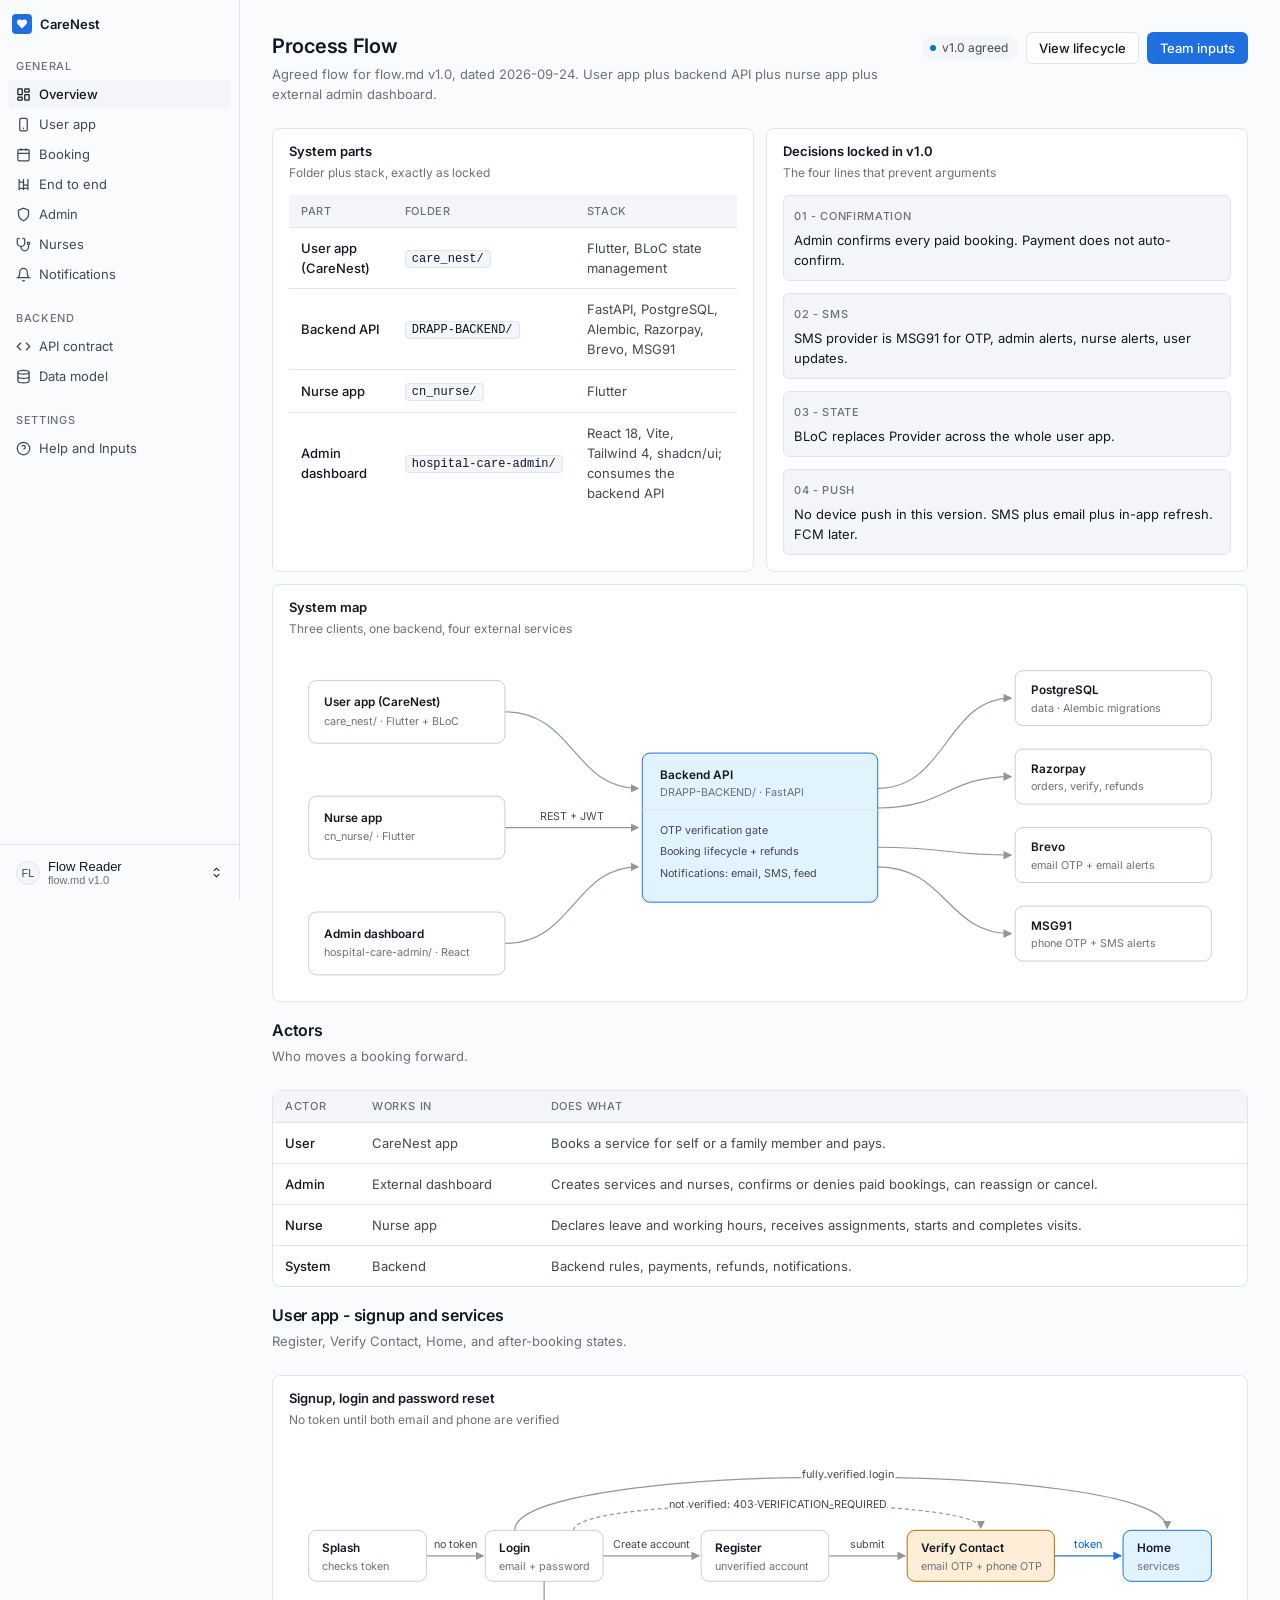
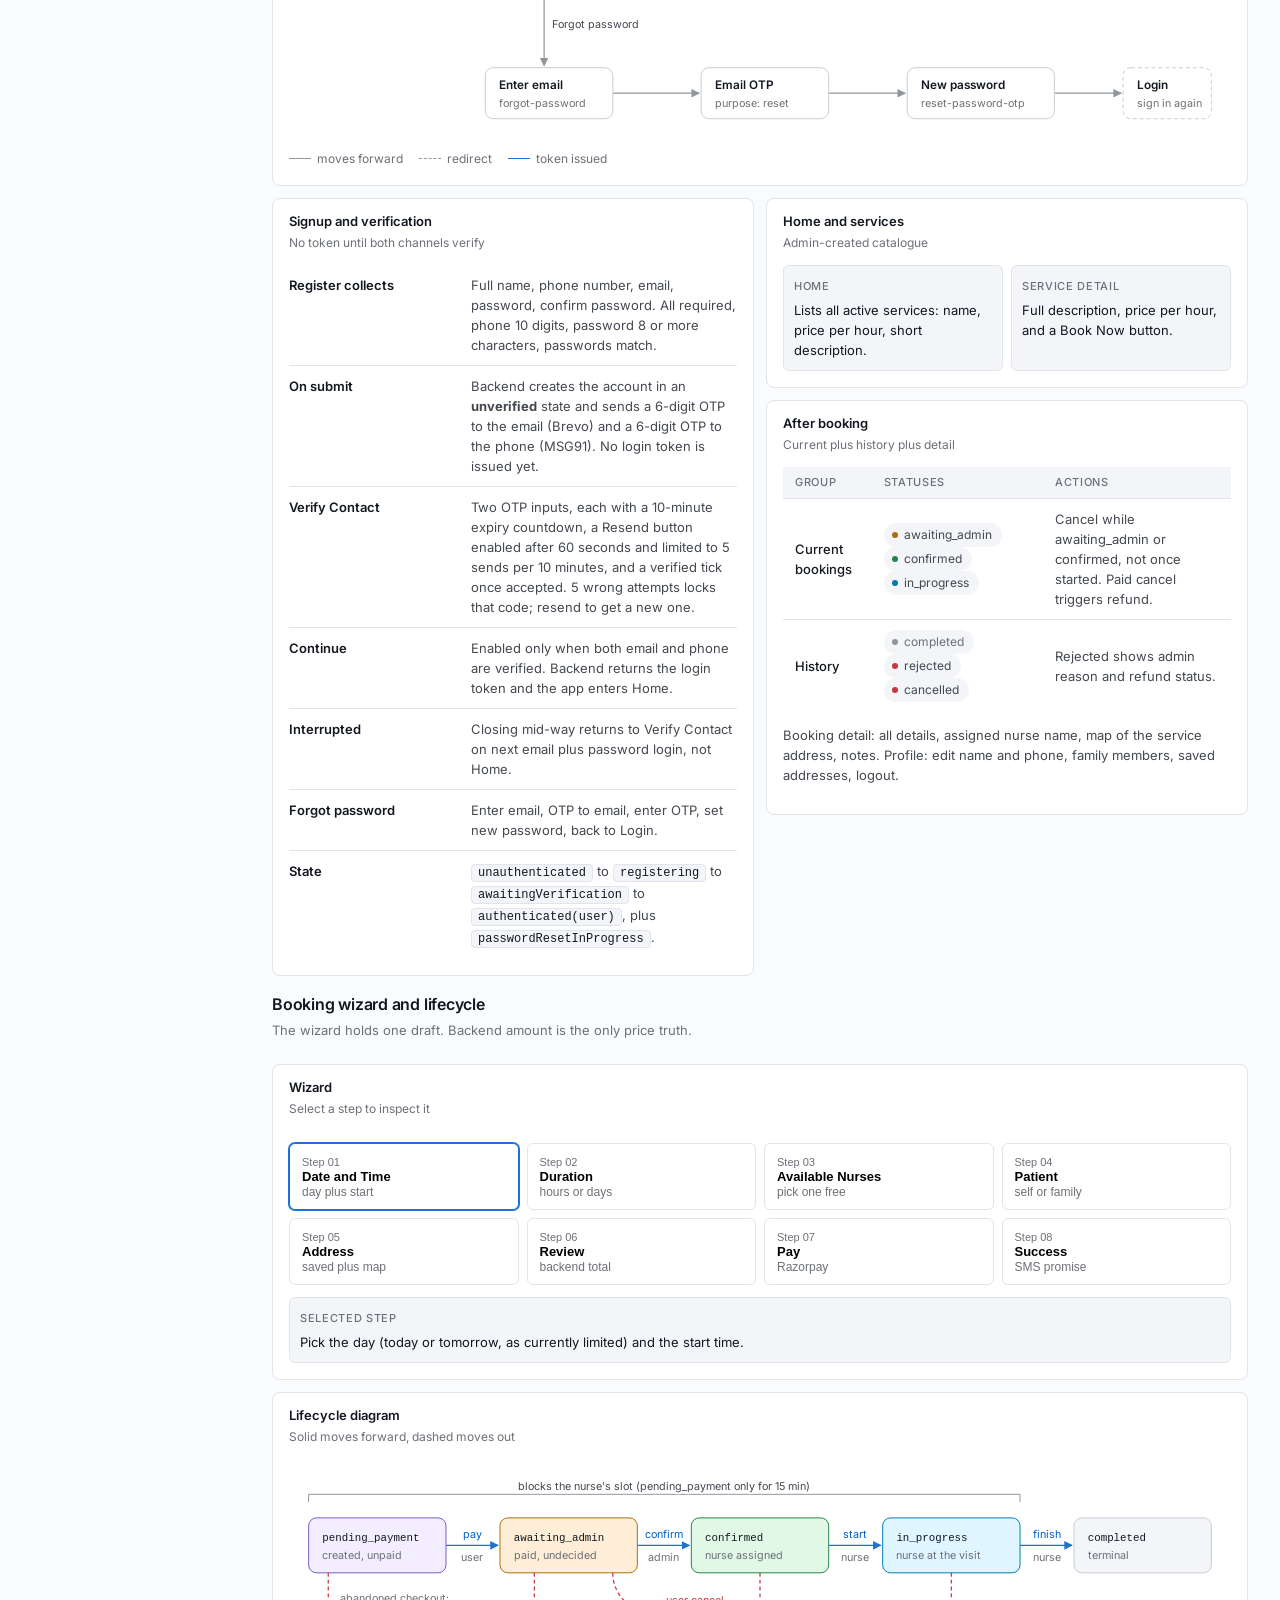
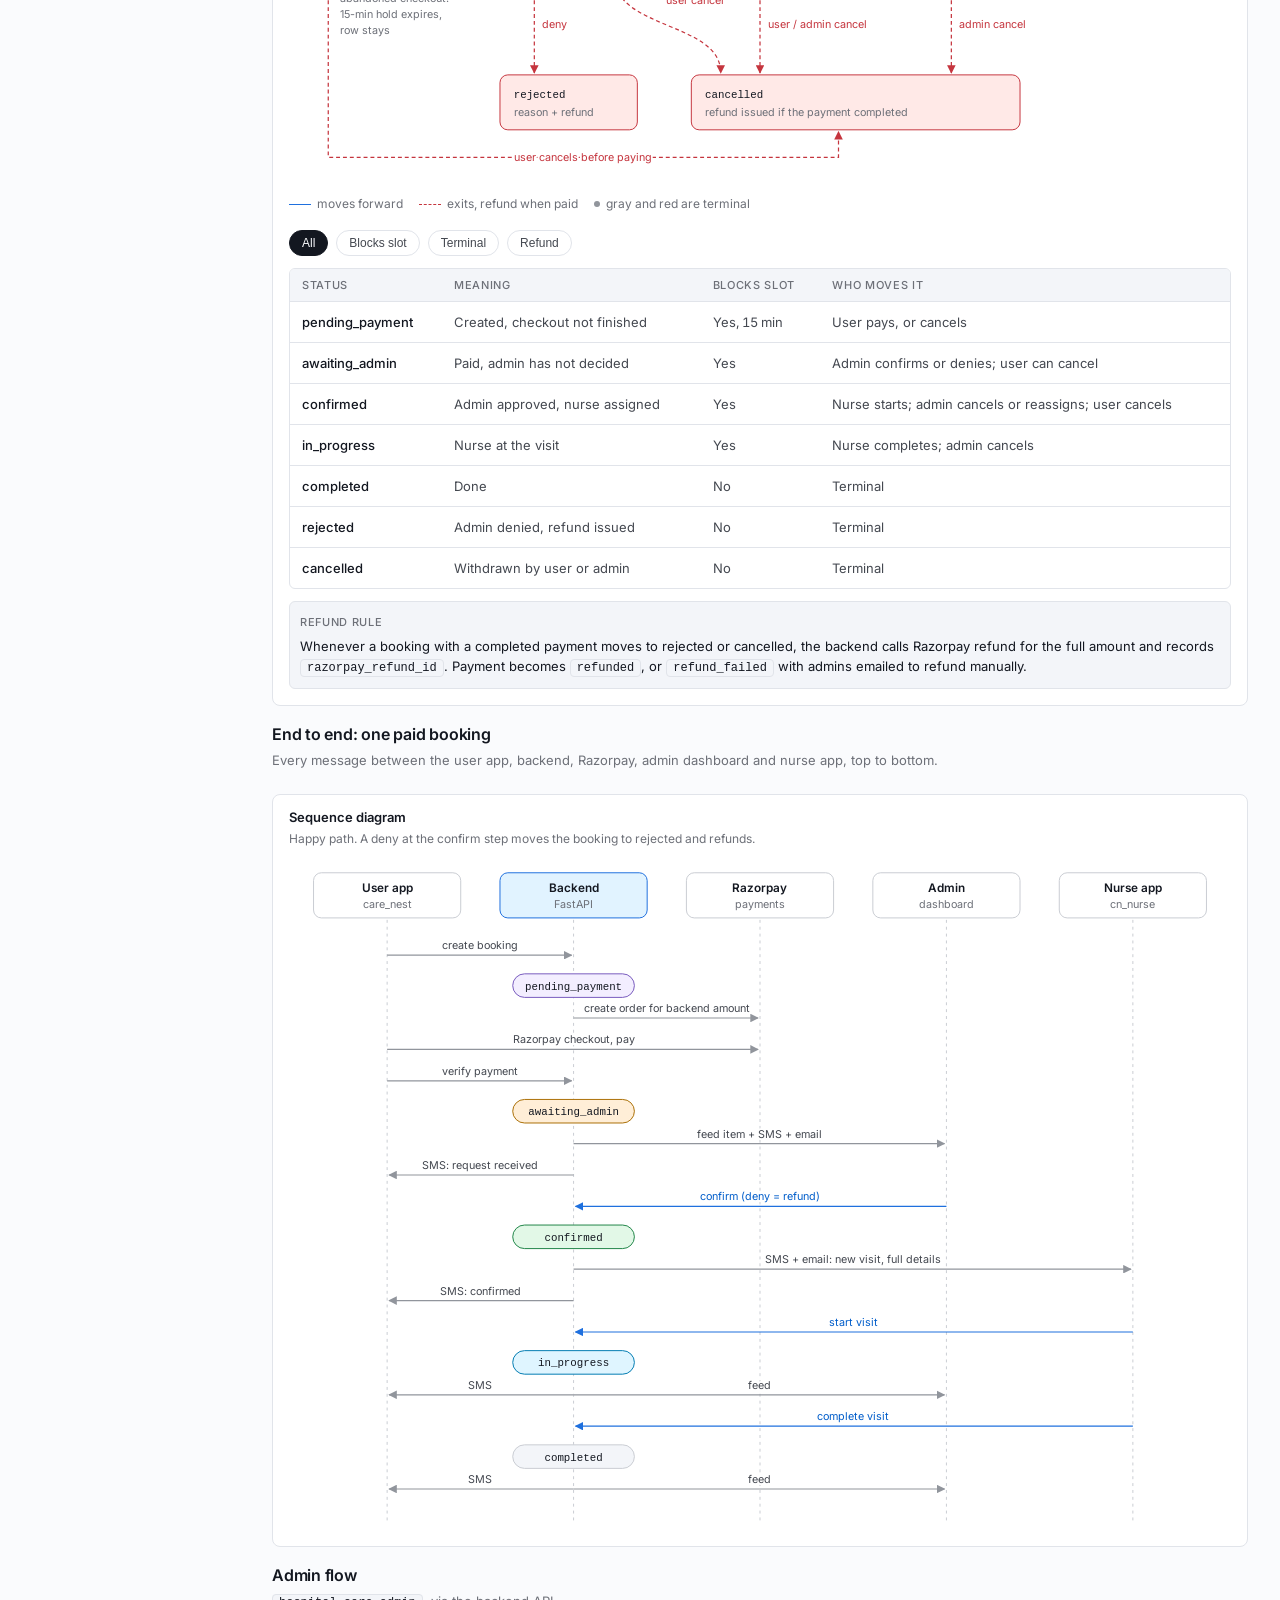
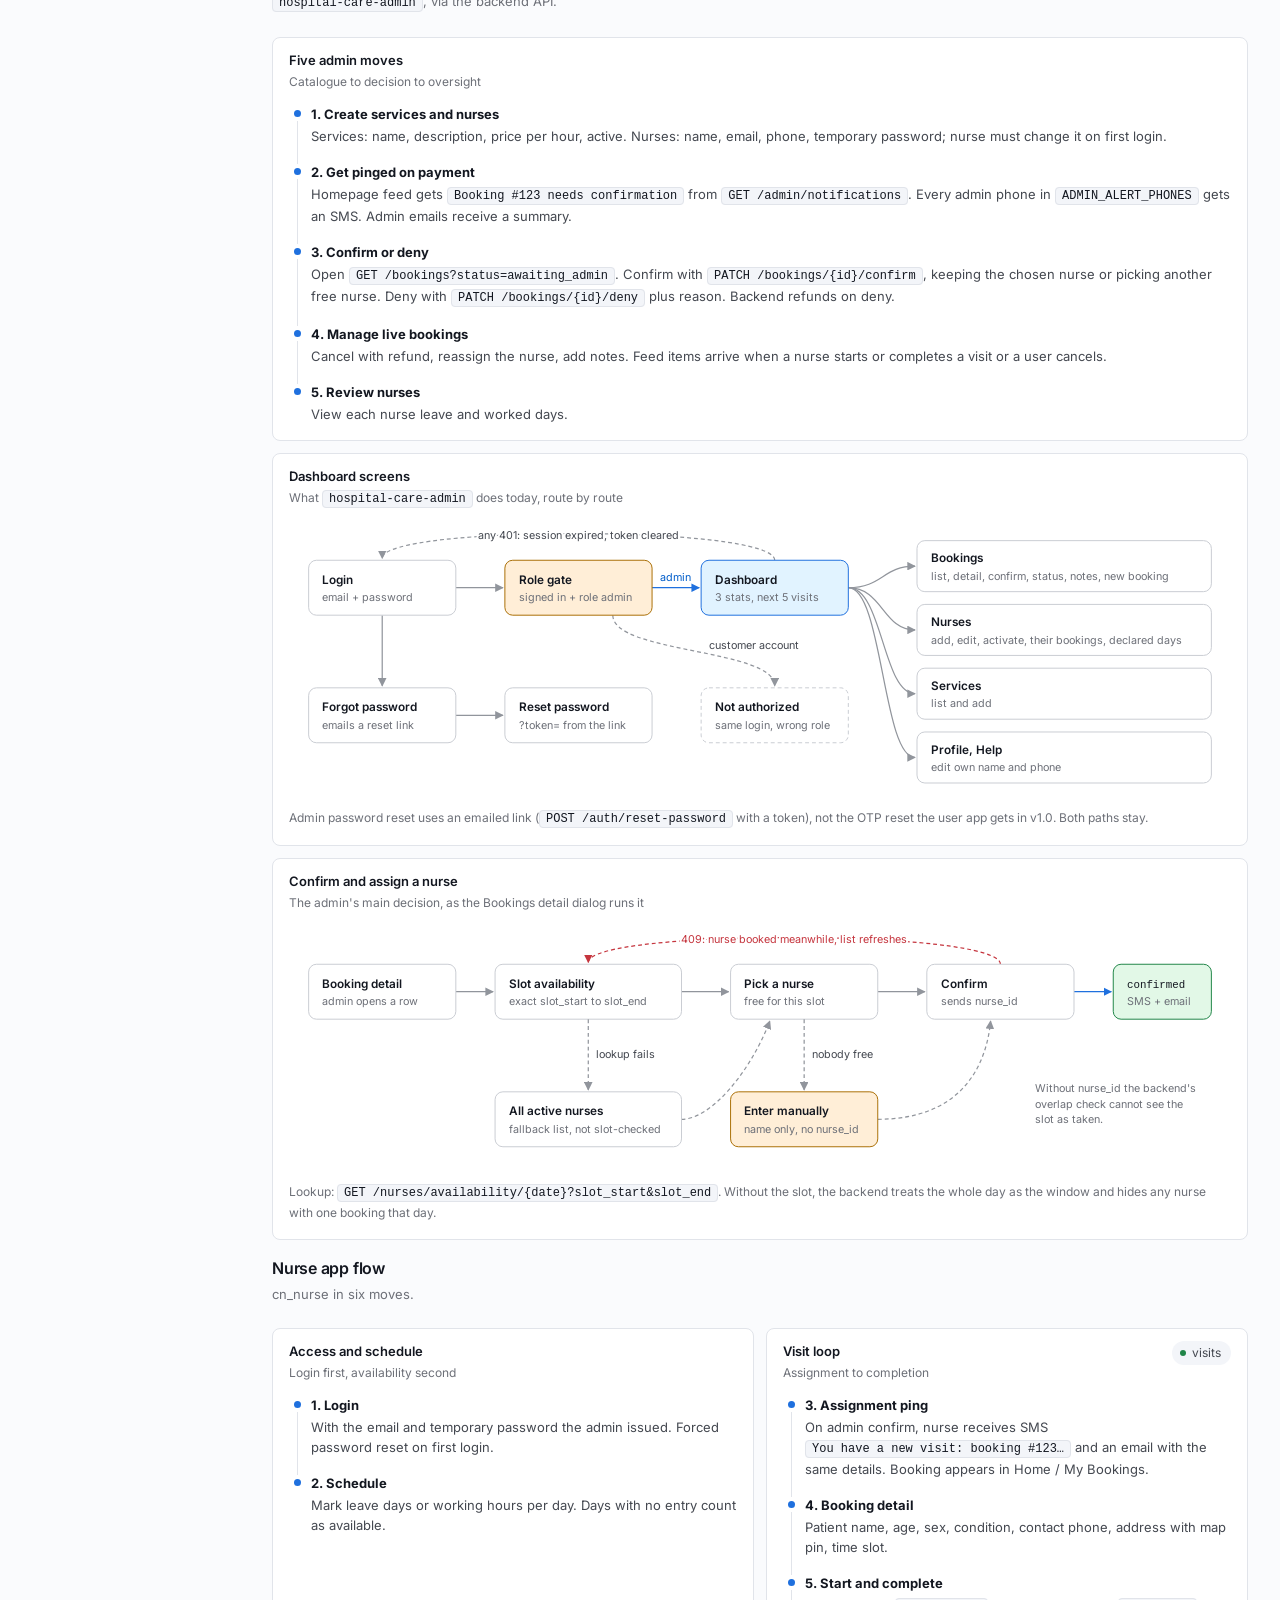
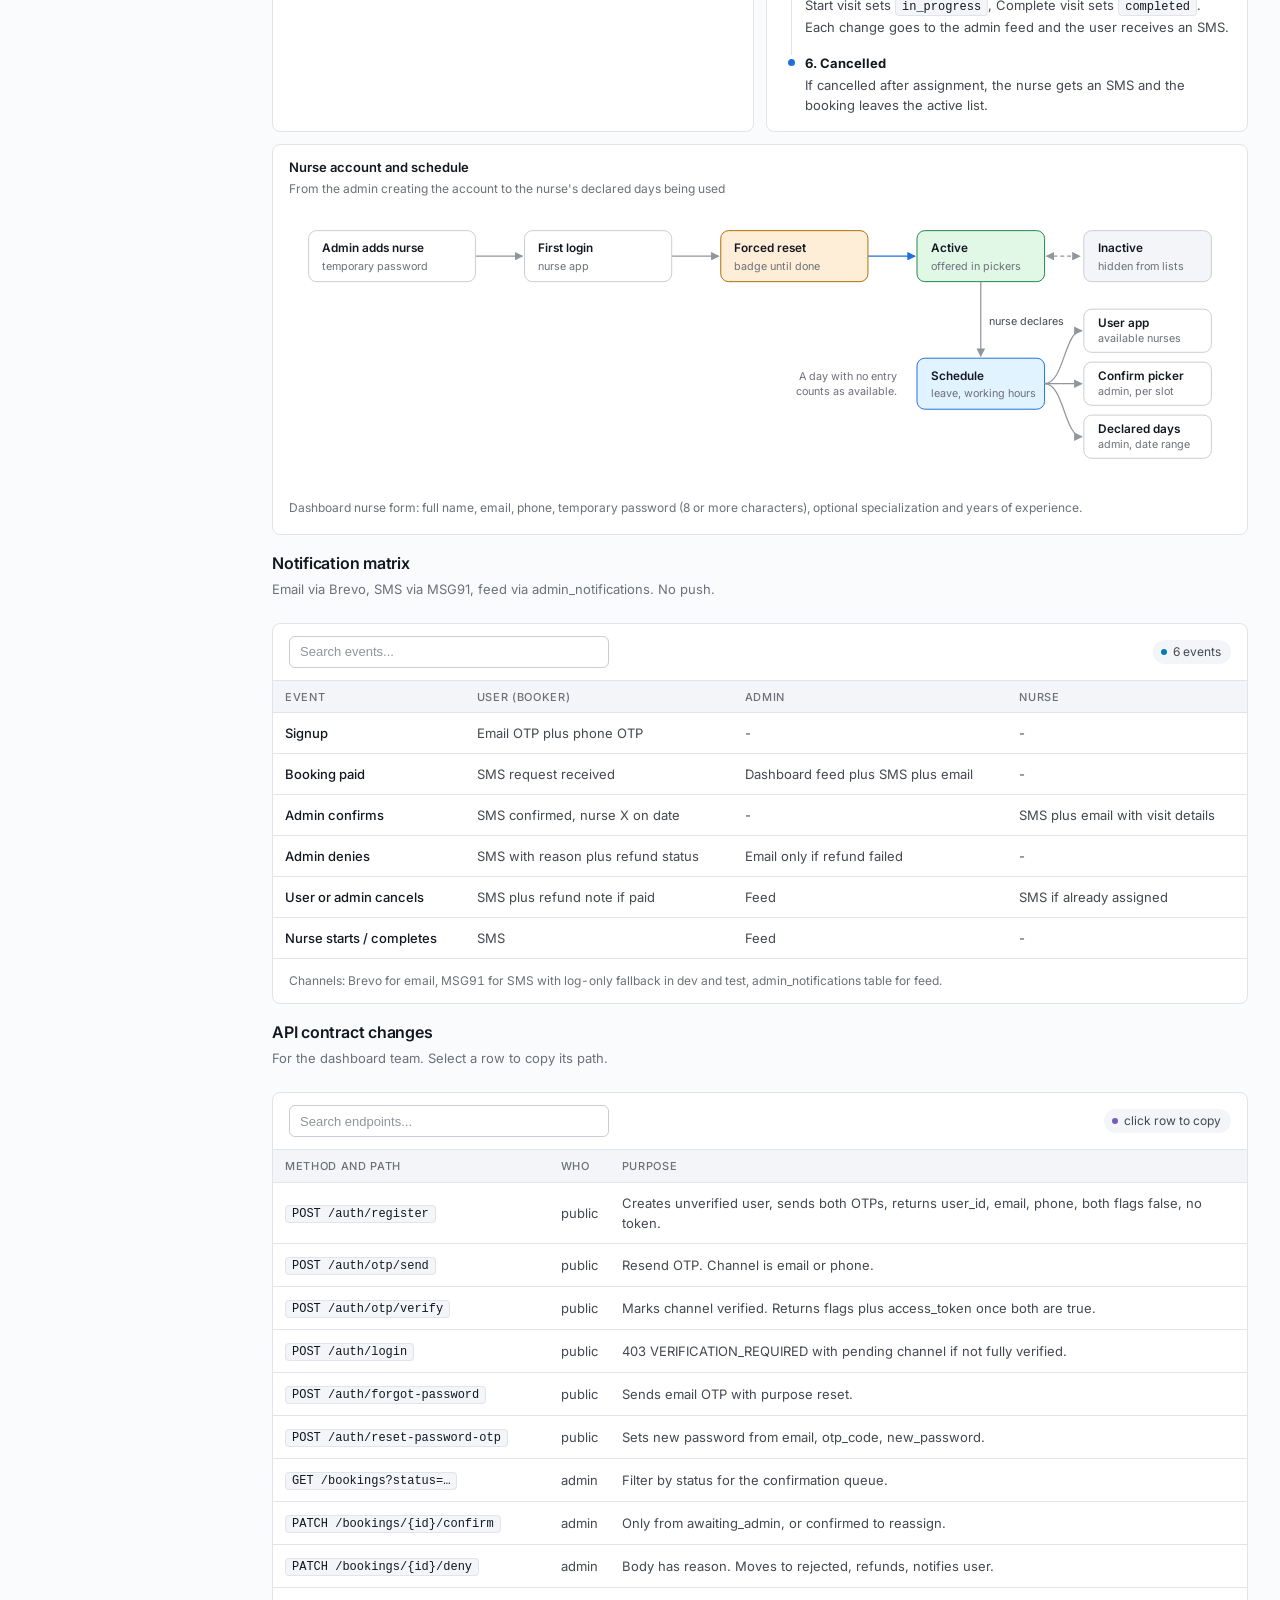
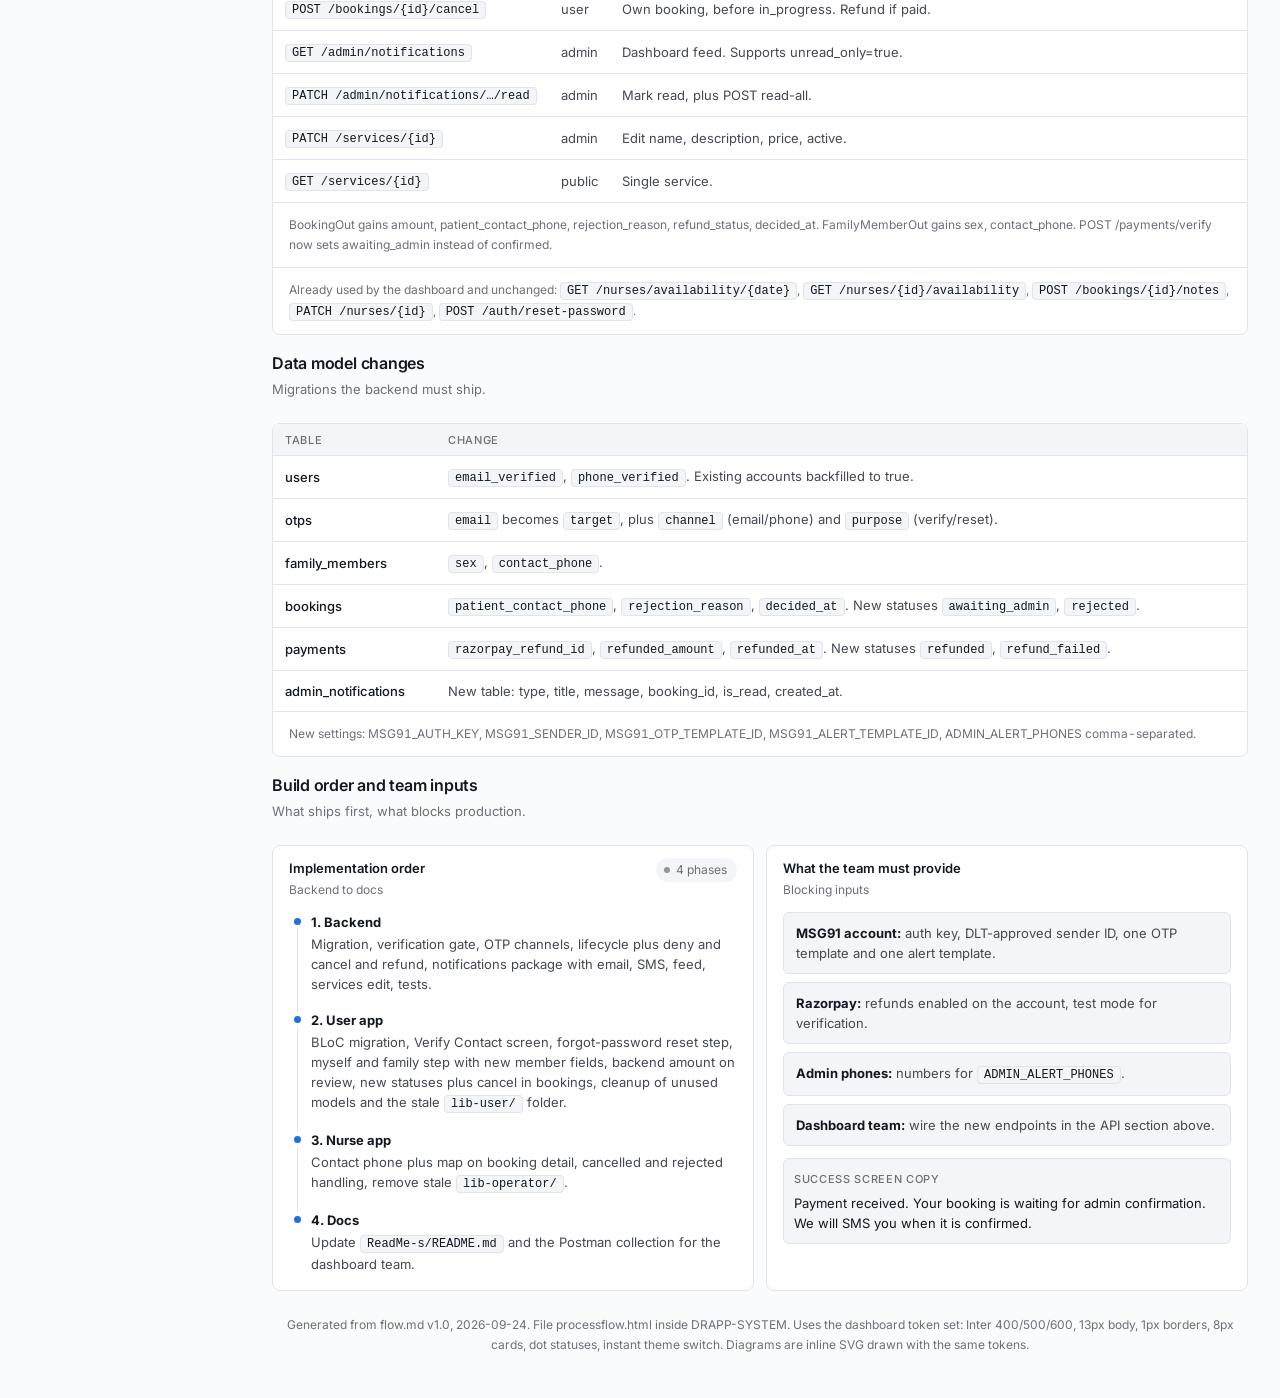
==== index.html @ 01b1cdeb "Add admin dashboard screens, confirm flow and nurse account diagrams" ====
<!DOCTYPE html>
<html lang="en">
<head>
<meta charset="UTF-8">
<meta name="viewport" content="width=device-width, initial-scale=1.0">
<title>Process Flow - CareNest Dashboard</title>
<link rel="preconnect" href="https://fonts.googleapis.com">
<link rel="preconnect" href="https://fonts.gstatic.com" crossorigin>
<link href="https://fonts.googleapis.com/css2?family=Inter:wght@400;500;600&display=swap" rel="stylesheet">
<style>
:root{
  --nh:265; --nc:0.006; --ah:258; --ac:0.185; --al:0.560;
  --canvas:oklch(0.988 calc(var(--nc)*0.4) var(--nh));
  --surface:oklch(1 0 var(--nh));
  --surface-sunken:oklch(0.970 calc(var(--nc)*1.0) var(--nh));
  --surface-hover:oklch(0.962 calc(var(--nc)*1.2) var(--nh));
  --border:oklch(0.918 calc(var(--nc)*1.4) var(--nh));
  --border-strong:oklch(0.846 calc(var(--nc)*1.6) var(--nh));
  --fg:oklch(0.205 calc(var(--nc)*3.0) var(--nh));
  --fg-secondary:oklch(0.400 calc(var(--nc)*2.6) var(--nh));
  --fg-muted:oklch(0.546 calc(var(--nc)*2.2) var(--nh));
  --fg-subtle:oklch(0.668 calc(var(--nc)*1.8) var(--nh));
  --accent:oklch(var(--al) var(--ac) var(--ah));
  --accent-hover:oklch(calc(var(--al) - 0.06) var(--ac) var(--ah));
  --accent-fg:oklch(1 0 0);
  --accent-soft:oklch(0.960 calc(var(--ac)*0.22) var(--ah));
  --accent-text:oklch(calc(var(--al) - 0.06) var(--ac) var(--ah));
  --ring:oklch(var(--al) var(--ac) var(--ah) / 0.40);
  --success:oklch(0.545 0.130 152); --success-soft:oklch(0.958 0.032 152);
  --info:oklch(0.545 0.130 235); --info-soft:oklch(0.958 0.030 235);
  --warning:oklch(0.590 0.125 72); --warning-soft:oklch(0.960 0.038 72);
  --special:oklch(0.545 0.150 295); --special-soft:oklch(0.960 0.032 295);
  --danger:oklch(0.550 0.180 22); --danger-soft:oklch(0.958 0.035 22);
  --shadow-popover:0 4px 12px oklch(0.2 0.02 var(--nh) / 0.10), 0 1px 2px oklch(0.2 0.02 var(--nh) / 0.06);
  --shadow-modal:0 16px 48px oklch(0.2 0.02 var(--nh) / 0.16), 0 2px 8px oklch(0.2 0.02 var(--nh) / 0.06);
  --ease-out:cubic-bezier(0.16,1,0.3,1);
}
.dark{
  --canvas:oklch(0.145 calc(var(--nc)*1.0) var(--nh));
  --surface:oklch(0.180 calc(var(--nc)*1.1) var(--nh));
  --surface-sunken:oklch(0.212 calc(var(--nc)*1.2) var(--nh));
  --surface-hover:oklch(0.228 calc(var(--nc)*1.3) var(--nh));
  --border:oklch(0.262 calc(var(--nc)*1.5) var(--nh));
  --border-strong:oklch(0.342 calc(var(--nc)*1.6) var(--nh));
  --fg:oklch(0.968 calc(var(--nc)*0.6) var(--nh));
  --fg-secondary:oklch(0.800 calc(var(--nc)*1.4) var(--nh));
  --fg-muted:oklch(0.640 calc(var(--nc)*1.8) var(--nh));
  --fg-subtle:oklch(0.505 calc(var(--nc)*2.0) var(--nh));
  --accent:oklch(0.620 var(--ac) var(--ah));
  --accent-hover:oklch(0.678 var(--ac) var(--ah));
  --accent-fg:oklch(0.145 0.01 var(--ah));
  --accent-soft:oklch(0.290 calc(var(--ac)*0.42) var(--ah));
  --accent-text:oklch(0.760 calc(var(--ac)*0.72) var(--ah));
  --ring:oklch(0.620 var(--ac) var(--ah) / 0.55);
  --success:oklch(0.760 0.145 152); --success-soft:oklch(0.290 0.050 152);
  --info:oklch(0.750 0.115 235); --info-soft:oklch(0.292 0.048 235);
  --warning:oklch(0.800 0.135 72); --warning-soft:oklch(0.298 0.050 72);
  --special:oklch(0.760 0.130 295); --special-soft:oklch(0.295 0.055 295);
  --danger:oklch(0.700 0.170 22); --danger-soft:oklch(0.295 0.065 22);
  --shadow-popover:0 4px 12px oklch(0 0 0 / 0.45), 0 1px 2px oklch(0 0 0 / 0.30);
  --shadow-modal:0 16px 48px oklch(0 0 0 / 0.60), 0 2px 8px oklch(0 0 0 / 0.35);
}
*{box-sizing:border-box}
html{color-scheme:light}
html.dark{color-scheme:dark}
body{margin:0;background:var(--canvas);color:var(--fg);font-family:'Inter',system-ui,sans-serif;font-size:13px;line-height:20px;-webkit-font-smoothing:antialiased}
button:not(:disabled){cursor:pointer}
::selection{background:var(--accent-soft);color:var(--fg)}
:focus-visible{outline:none}
.focusable:focus-visible{box-shadow:0 0 0 2px var(--ring)}
.shell{min-height:100vh}
/* Sidebar - 240px fixed, no collapse */
.scrim{position:fixed;inset:0;z-index:40;background:rgba(0,0,0,.4);display:none}
.scrim.show{display:block}
.dark .scrim{background:rgba(0,0,0,.6)}
.sidebar{position:fixed;inset-block:0;left:0;z-index:50;width:240px;display:flex;flex-direction:column;border-right:1px solid var(--border);background:var(--canvas);transition:transform 200ms var(--ease-out)}
.brandbar{height:48px;display:flex;align-items:center;gap:8px;padding:0 12px;flex-shrink:0}
.brandmark{width:20px;height:20px;border-radius:4px;background:var(--accent);display:flex;align-items:center;justify-content:center;color:var(--accent-fg)}
.brandname{font-size:13px;font-weight:600}
.sidenav{flex:1;overflow-y:auto;padding:8px;display:flex;flex-direction:column;gap:20px}
.navlabel{margin:0 0 4px;padding:0 8px;font-size:11px;font-weight:500;letter-spacing:.06em;text-transform:uppercase;color:var(--fg-muted)}
.navlist{display:flex;flex-direction:column;gap:2px}
.navitem{display:flex;height:28px;align-items:center;gap:8px;border-radius:6px;padding:0 8px;font-size:13px;text-decoration:none;color:var(--fg-secondary);transition:background-color 120ms var(--ease-out),color 120ms var(--ease-out)}
.navitem:hover{background:var(--surface-hover);color:var(--fg)}
.navitem.active{background:var(--surface-sunken);font-weight:500;color:var(--fg)}
.navitem svg{flex-shrink:0}
.sidefooter{flex-shrink:0;border-top:1px solid var(--border);padding:8px}
.usermenu{position:relative}
.usertrigger{display:flex;width:100%;align-items:center;gap:8px;border:0;border-radius:6px;background:transparent;padding:6px 8px;text-align:left;color:var(--fg)}
.usertrigger:hover{background:var(--surface-hover)}
.avatar{width:24px;height:24px;flex-shrink:0;display:flex;align-items:center;justify-content:center;border-radius:9999px;border:1px solid var(--border);background:var(--surface-sunken);font-size:11px;font-weight:500;color:var(--fg-secondary)}
.username{display:block;font-size:13px;font-weight:500;white-space:nowrap;overflow:hidden;text-overflow:ellipsis}
.useremail{display:block;font-size:11px;color:var(--fg-muted);white-space:nowrap;overflow:hidden;text-overflow:ellipsis}
.menu{position:absolute;left:8px;right:8px;bottom:calc(100% + 6px);background:var(--surface);border:1px solid var(--border);border-radius:8px;box-shadow:var(--shadow-popover);padding:4px;display:none;z-index:60}
.menu.open{display:block}
.menuitem{display:flex;align-items:center;gap:8px;width:100%;border:0;background:transparent;border-radius:6px;padding:7px 8px;font-size:13px;color:var(--fg);text-align:left}
.menuitem:hover{background:var(--surface-hover)}
.menulabel{padding:6px 8px 2px;font-size:11px;color:var(--fg-muted)}
.menusep{height:1px;background:var(--border);margin:4px 0}
.radioset{padding:0 4px 4px}
/* Content column */
.content{padding-left:0}
@media(min-width:1024px){.content{padding-left:240px}.scrim{display:none!important}}
.mobilebar{position:sticky;top:0;z-index:30;display:flex;height:48px;align-items:center;gap:8px;border-bottom:1px solid var(--border);background:var(--canvas);padding:0 12px}
@media(min-width:1024px){.mobilebar{display:none}}
.iconbtn{display:flex;width:32px;height:32px;align-items:center;justify-content:center;border:0;border-radius:6px;background:transparent;color:var(--fg-secondary)}
.iconbtn:hover{background:var(--surface-hover);color:var(--fg)}
.main{margin:0 auto;max-width:80rem;padding:24px 16px 48px}
@media(min-width:1024px){.main{padding:32px 32px 64px}}
/* PageHeader */
.pageheader{margin-bottom:24px;display:flex;flex-direction:column;gap:12px}
@media(min-width:640px){.pageheader{flex-direction:row;align-items:flex-start;justify-content:space-between}}
.pageheader h1{margin:0;font-size:20px;line-height:28px;letter-spacing:-0.014em;font-weight:600}
.pageheader p{margin:4px 0 0;max-width:42rem;font-size:13px;color:var(--fg-muted)}
.headeractions{display:flex;flex-shrink:0;align-items:center;gap:8px}
/* Buttons - 32px control height */
.btn{display:inline-flex;flex-shrink:0;height:32px;align-items:center;justify-content:center;gap:8px;border-radius:6px;font-size:13px;font-weight:500;white-space:nowrap;padding:0 12px;border:1px solid transparent;text-decoration:none;transition:background-color 120ms var(--ease-out)}
.btn-primary{background:var(--accent);color:var(--accent-fg)}
.btn-primary:hover{background:var(--accent-hover)}
.btn-outline{border-color:var(--border);background:var(--surface);color:var(--fg)}
.btn-outline:hover{background:var(--surface-hover)}
.btn svg{pointer-events:none}
/* Cards - flat bordered, no shadow */
.card{border-radius:8px;border:1px solid var(--border);background:var(--surface)}
.card-h{display:flex;align-items:flex-start;justify-content:space-between;gap:16px;padding:12px 16px 0}
.card-t{margin:0;font-size:13px;font-weight:600}
.card-d{margin:2px 0 0;font-size:12px;color:var(--fg-muted)}
.card-c{padding:12px 16px 16px}
.grid-stats{display:grid;grid-template-columns:1fr;gap:12px;margin-bottom:16px}
@media(min-width:640px){.grid-stats{grid-template-columns:repeat(2,1fr)}}
@media(min-width:1024px){.grid-stats{grid-template-columns:repeat(4,1fr)}}
.stat{padding:16px}
.stat-top{display:flex;align-items:center;gap:8px;color:var(--fg-muted)}
.stat-top h3{margin:0;font-size:12px;font-weight:500;white-space:nowrap;overflow:hidden;text-overflow:ellipsis}
.stat-v{margin:8px 0 0;font-size:26px;line-height:32px;letter-spacing:-0.02em;font-weight:600;font-variant-numeric:tabular-nums}
.stat-d{margin:4px 0 0;font-size:12px;color:var(--fg-muted);white-space:nowrap;overflow:hidden;text-overflow:ellipsis}
.grid2{display:grid;grid-template-columns:1fr;gap:12px}
@media(min-width:900px){.grid2{grid-template-columns:1fr 1fr}}
.stack{display:flex;flex-direction:column;gap:12px}
section.anchor{scroll-margin-top:64px;margin-bottom:16px}
/* Table */
.twrap{width:100%;overflow-x:auto;border-radius:0 0 8px 8px}
table.grid{width:100%;border-collapse:collapse;font-size:13px}
.grid thead{background:var(--surface-sunken)}
.grid thead tr{border-bottom:1px solid var(--border)}
.grid th{height:32px;padding:0 12px;text-align:left;vertical-align:middle;font-size:11px;font-weight:500;letter-spacing:.06em;text-transform:uppercase;white-space:nowrap;color:var(--fg-muted)}
.grid tbody tr{border-bottom:1px solid var(--border);transition:background-color 120ms var(--ease-out)}
.grid tbody tr:last-child{border-bottom:0}
.grid tbody tr.clickable{cursor:pointer}
.grid tbody tr.clickable:hover{background:var(--surface-hover)}
.grid td{padding:10px 12px;vertical-align:middle;color:var(--fg-secondary)}
.grid td.strong{color:var(--fg);font-weight:500}
.nums{font-variant-numeric:tabular-nums;white-space:nowrap}
/* StatusBadge - dot beside neutral text */
.badge{display:inline-flex;align-items:center;gap:6px;border-radius:9999px;background:var(--surface-sunken);padding:2px 10px 2px 8px;font-size:12px;white-space:nowrap;color:var(--fg-secondary)}
.badge.muted{color:var(--fg-muted)}
.dot{width:6px;height:6px;flex-shrink:0;border-radius:9999px}
.d-success{background:var(--success)}.d-info{background:var(--info)}.d-warning{background:var(--warning)}.d-special{background:var(--special)}.d-danger{background:var(--danger)}.d-neutral{background:var(--fg-subtle)}
code.code{font-family:ui-monospace,SFMono-Regular,Menlo,monospace;font-size:12px;background:var(--surface-sunken);border:1px solid var(--border);border-radius:4px;padding:1px 6px;color:var(--fg);white-space:nowrap;font-variant-numeric:tabular-nums}
/* DetailBox - Bookings.jsx pattern */
.detailbox{border-radius:6px;border:1px solid var(--border);background:var(--surface-sunken);padding:10px}
.detailbox .dl{margin:0;font-size:11px;font-weight:500;letter-spacing:.06em;text-transform:uppercase;color:var(--fg-muted)}
.detailbox .dv{margin:4px 0 0;font-size:13px;color:var(--fg)}
.dgrid{display:grid;grid-template-columns:1fr 1fr;gap:8px}
@media(max-width:560px){.dgrid{grid-template-columns:1fr}}
.kv{display:grid;grid-template-columns:170px 1fr;gap:12px;padding:10px 0;border-top:1px solid var(--border);font-size:13px}
.kv:first-of-type{border-top:0}
.kv dt{font-weight:600;color:var(--fg)}
.kv dd{margin:0;color:var(--fg-secondary)}
@media(max-width:640px){.kv{grid-template-columns:1fr;gap:2px}}
/* Wizard steps */
.wizard{display:grid;grid-template-columns:repeat(2,1fr);gap:8px;margin:12px 0}
@media(min-width:640px){.wizard{grid-template-columns:repeat(4,1fr)}}
.wstep{text-align:left;border-radius:6px;border:1px solid var(--border);background:var(--surface);padding:10px 12px}
.wstep:hover{background:var(--surface-hover)}
.wstep.sel{border-color:var(--accent);box-shadow:0 0 0 1px var(--accent)}
.wstep .wn{font-size:11px;color:var(--fg-muted);font-variant-numeric:tabular-nums}
.wstep b{display:block;font-size:13px;font-weight:600}
.wstep span{font-size:12px;color:var(--fg-muted)}
.filters{display:flex;gap:8px;flex-wrap:wrap;padding:12px 16px;border-bottom:1px solid var(--border)}
.fbtn{border:1px solid var(--border);background:var(--surface);border-radius:9999px;padding:5px 12px;font-size:12px;font-weight:500;color:var(--fg-secondary)}
.fbtn:hover{background:var(--surface-hover);color:var(--fg)}
.fbtn.on{background:var(--fg);border-color:var(--fg);color:var(--canvas)}
.checklist{list-style:none;margin:0;padding:0;display:flex;flex-direction:column;gap:8px}
.checklist li{border:1px solid var(--border);background:var(--surface-sunken);border-radius:6px;padding:10px 12px;font-size:13px;color:var(--fg-secondary)}
.checklist b{color:var(--fg)}
.timeline{margin:0;padding:0;list-style:none}
.timeline li{position:relative;padding:0 0 16px 22px}
.timeline li:last-child{padding-bottom:0}
.timeline li::before{content:"";position:absolute;left:5px;top:6px;width:7px;height:7px;border-radius:9999px;background:var(--accent)}
.timeline li::after{content:"";position:absolute;left:8px;top:17px;bottom:-2px;width:1px;background:var(--border)}
.timeline li:last-child::after{display:none}
.timeline b{font-size:13px}
.timeline p{margin:2px 0 0;font-size:13px;color:var(--fg-secondary)}
.searchrow{display:flex;flex-direction:column;gap:12px;padding:12px 16px;border-bottom:1px solid var(--border)}
@media(min-width:640px){.searchrow{flex-direction:row;align-items:center;justify-content:space-between}}
.search{width:100%;max-width:20rem;height:32px;border:1px solid var(--border-strong);border-radius:6px;background:var(--surface);color:var(--fg);font-size:13px;padding:0 10px}
.search::placeholder{color:var(--fg-subtle)}
.pager{display:flex;flex-direction:column;gap:12px;border-top:1px solid var(--border);padding:12px 16px;font-size:12px;color:var(--fg-muted);font-variant-numeric:tabular-nums}
@media(min-width:640px){.pager{flex-direction:row;align-items:center;justify-content:space-between}}
/* Diagrams - inline SVG painted with theme tokens */
.dg{overflow-x:auto;-webkit-overflow-scrolling:touch}
.dg svg{display:block;width:100%;height:auto;min-width:760px;font-family:'Inter',system-ui,sans-serif}
.dg .nd{fill:var(--surface);stroke:var(--border-strong);stroke-width:1}
.dg .nd.ghost{fill:none;stroke-dasharray:4 3}
.dg .nd.core{fill:var(--accent-soft);stroke:var(--accent)}
.dg .nd.s-special{fill:var(--special-soft);stroke:var(--special)}
.dg .nd.s-warning{fill:var(--warning-soft);stroke:var(--warning)}
.dg .nd.s-success{fill:var(--success-soft);stroke:var(--success)}
.dg .nd.s-info{fill:var(--info-soft);stroke:var(--info)}
.dg .nd.s-danger{fill:var(--danger-soft);stroke:var(--danger)}
.dg .nd.s-neutral{fill:var(--surface-sunken);stroke:var(--border-strong)}
.dg .tl{fill:var(--fg);font-size:12px;font-weight:600}
.dg .ts{fill:var(--fg-muted);font-size:11px}
.dg .tc{fill:var(--fg-secondary);font-size:11px}
.dg .tm{font-family:ui-monospace,SFMono-Regular,Menlo,monospace;font-size:11px;fill:var(--fg)}
.dg .el{fill:var(--fg-secondary);font-size:11px;stroke:var(--surface);stroke-width:4px;paint-order:stroke;stroke-linejoin:round}
.dg .el.bad{fill:var(--danger)}
.dg .el.acc{fill:var(--accent-text)}
.dg .ed{fill:none;stroke:var(--fg-subtle);stroke-width:1.25}
.dg .ed.acc{stroke:var(--accent)}
.dg .ed.bad{stroke:var(--danger);stroke-dasharray:4 3}
.dg .ed.dash{stroke-dasharray:4 3}
.dg .life{stroke:var(--border-strong);stroke-dasharray:3 4}
.dg .rule{stroke:var(--border);stroke-width:1}
.dg .bracket{fill:none;stroke:var(--fg-subtle);stroke-width:1}
.mk{fill:var(--fg-subtle)}.mk-acc{fill:var(--accent)}.mk-bad{fill:var(--danger)}
.legend{display:flex;flex-wrap:wrap;gap:16px;margin-top:12px;font-size:12px;color:var(--fg-muted)}
.legend span{display:inline-flex;align-items:center;gap:6px}
.legend i{display:inline-block;width:22px;height:0;border-top:1.5px solid var(--fg-subtle)}
.legend i.acc{border-top:1.5px solid var(--accent)}
.legend i.bad{border-top:1.5px dashed var(--danger)}
.legend i.dash{border-top-style:dashed}
.scrollhint{display:none;margin:8px 0 0;font-size:11px;color:var(--fg-subtle)}
@media(max-width:800px){.scrollhint{display:block}}
@media (prefers-reduced-motion:reduce){*{animation-duration:.01ms!important;transition-duration:.01ms!important;scroll-behavior:auto!important}}
</style>
<script>var t=null;try{t=localStorage.getItem("flow-theme");}catch(e){}if(t==="dark"||(!t&&window.matchMedia&&matchMedia("(prefers-color-scheme: dark)").matches)){document.documentElement.classList.add("dark");}</script>
</head>
<body>
<svg width="0" height="0" style="position:absolute" aria-hidden="true"><defs>
<marker id="ah" viewBox="0 0 10 10" refX="9" refY="5" markerWidth="7" markerHeight="7" orient="auto-start-reverse"><path d="M0,0 L10,5 L0,10 z" class="mk"/></marker>
<marker id="ah-acc" viewBox="0 0 10 10" refX="9" refY="5" markerWidth="7" markerHeight="7" orient="auto-start-reverse"><path d="M0,0 L10,5 L0,10 z" class="mk-acc"/></marker>
<marker id="ah-bad" viewBox="0 0 10 10" refX="9" refY="5" markerWidth="7" markerHeight="7" orient="auto-start-reverse"><path d="M0,0 L10,5 L0,10 z" class="mk-bad"/></marker>
</defs></svg>
<div class="shell">
<div class="scrim" id="scrim"></div>
<aside class="sidebar" id="sidebar">
<div class="brandbar"><span class="brandmark"><svg width="12" height="12" viewBox="0 0 24 24" fill="currentColor"><path d="M19 14c1.49-1.46 3-3.21 3-5.5A5.5 5.5 0 0 0 16.5 3c-1.76 0-3 .5-4.5 2-1.5-1.5-2.74-2-4.5-2A5.5 5.5 0 0 0 2 8.5c0 2.3 1.5 4.05 3 5.5l7 7Z"/></svg></span><span class="brandname">CareNest</span></div>
<nav class="sidenav">
<div><p class="navlabel">General</p><div class="navlist">
<a class="navitem active" href="#overview"><svg width="15" height="15" viewBox="0 0 24 24" fill="none" stroke="currentColor" stroke-width="2"><rect x="3" y="3" width="7" height="9" rx="1"/><rect x="14" y="3" width="7" height="5" rx="1"/><rect x="14" y="12" width="7" height="9" rx="1"/><rect x="3" y="16" width="7" height="5" rx="1"/></svg><span>Overview</span></a>
<a class="navitem" href="#userapp"><svg width="15" height="15" viewBox="0 0 24 24" fill="none" stroke="currentColor" stroke-width="2"><rect x="6" y="2" width="12" height="20" rx="2"/><path d="M11 18h2"/></svg><span>User app</span></a>
<a class="navitem" href="#booking"><svg width="15" height="15" viewBox="0 0 24 24" fill="none" stroke="currentColor" stroke-width="2"><rect x="3" y="4" width="18" height="18" rx="2"/><path d="M16 2v4M8 2v4M3 10h18"/></svg><span>Booking</span></a>
<a class="navitem" href="#sequence"><svg width="15" height="15" viewBox="0 0 24 24" fill="none" stroke="currentColor" stroke-width="2"><path d="M5 3v18M12 3v18M19 3v18M5 8h7M12 13h7M5 18h14"/></svg><span>End to end</span></a>
<a class="navitem" href="#adminflow"><svg width="15" height="15" viewBox="0 0 24 24" fill="none" stroke="currentColor" stroke-width="2"><path d="M12 22s8-4 8-10V5l-8-3-8 3v7c0 6 8 10 8 10Z"/></svg><span>Admin</span></a>
<a class="navitem" href="#nurses"><svg width="15" height="15" viewBox="0 0 24 24" fill="none" stroke="currentColor" stroke-width="2"><path d="M4.8 2.3A.3.3 0 1 0 5 2H4a2 2 0 0 0-2 2v5a6 6 0 0 0 6 6a6 6 0 0 0 6-6V4a2 2 0 0 0-2-2h-1a.2.2 0 1 0 .3.3"/><path d="M8 15v1a6 6 0 0 0 6 6a6 6 0 0 0 6-6v-4"/><circle cx="20" cy="10" r="2"/></svg><span>Nurses</span></a>
<a class="navitem" href="#notify"><svg width="15" height="15" viewBox="0 0 24 24" fill="none" stroke="currentColor" stroke-width="2"><path d="M6 8a6 6 0 0 1 12 0c0 7 3 9 3 9H3s3-2 3-9M10.3 21a1.94 1.94 0 0 0 3.4 0"/></svg><span>Notifications</span></a>
</div></div>
<div><p class="navlabel">Backend</p><div class="navlist">
<a class="navitem" href="#api"><svg width="15" height="15" viewBox="0 0 24 24" fill="none" stroke="currentColor" stroke-width="2"><path d="m16 18 6-6-6-6M8 6l-6 6 6 6"/></svg><span>API contract</span></a>
<a class="navitem" href="#data"><svg width="15" height="15" viewBox="0 0 24 24" fill="none" stroke="currentColor" stroke-width="2"><ellipse cx="12" cy="5" rx="9" ry="3"/><path d="M3 5v14c0 1.66 4 3 9 3s9-1.34 9-3V5M3 12c0 1.66 4 3 9 3s9-1.34 9-3"/></svg><span>Data model</span></a>
</div></div>
<div><p class="navlabel">Settings</p><div class="navlist">
<a class="navitem" href="#help"><svg width="15" height="15" viewBox="0 0 24 24" fill="none" stroke="currentColor" stroke-width="2"><circle cx="12" cy="12" r="10"/><path d="M9.09 9a3 3 0 0 1 5.83 1c0 2-3 3-3 3M12 17h.01"/></svg><span>Help and Inputs</span></a>
</div></div>
</nav>
<div class="sidefooter"><div class="usermenu">
<button class="usertrigger focusable" id="userTrigger" aria-haspopup="true"><span class="avatar">FL</span><span style="min-width:0;flex:1"><span class="username">Flow Reader</span><span class="useremail">flow.md v1.0</span></span><svg width="13" height="13" viewBox="0 0 24 24" fill="none" stroke="currentColor" stroke-width="2"><path d="m7 15 5 5 5-5M7 9l5-5 5 5"/></svg></button>
<div class="menu" id="userMenu" role="menu">
<div class="menulabel">Appearance</div>
<div class="radioset">
<button class="menuitem" data-theme="light"><svg width="15" height="15" viewBox="0 0 24 24" fill="none" stroke="currentColor" stroke-width="2"><circle cx="12" cy="12" r="4"/><path d="M12 2v2m0 16v2M4.9 4.9l1.4 1.4m11.4 11.4 1.4 1.4M2 12h2m16 0h2M4.9 19.1l1.4-1.4M17.7 6.3l1.4-1.4"/></svg> Light</button>
<button class="menuitem" data-theme="dark"><svg width="15" height="15" viewBox="0 0 24 24" fill="none" stroke="currentColor" stroke-width="2"><path d="M12 3a6 6 0 0 0 9 9 9 9 0 1 1-9-9Z"/></svg> Dark</button>
</div>
</div>
</div></div>
</aside>
<div class="content">
<header class="mobilebar">
<button class="iconbtn focusable" id="menuBtn" aria-label="Open navigation"><svg width="16" height="16" viewBox="0 0 24 24" fill="none" stroke="currentColor" stroke-width="2"><path d="M4 6h16M4 12h16M4 18h16"/></svg></button>
<span class="brandmark"><svg width="12" height="12" viewBox="0 0 24 24" fill="currentColor"><path d="M19 14c1.49-1.46 3-3.21 3-5.5A5.5 5.5 0 0 0 16.5 3c-1.76 0-3 .5-4.5 2-1.5-1.5-2.74-2-4.5-2A5.5 5.5 0 0 0 2 8.5c0 2.3 1.5 4.05 3 5.5l7 7Z"/></svg></span>
<span class="brandname">CareNest</span>
</header>
<main class="main">
<div class="pageheader"><div><h1>Process Flow</h1><p>Agreed flow for flow.md v1.0, dated 2026-09-24. User app plus backend API plus nurse app plus external admin dashboard.</p></div>
<div class="headeractions"><span class="badge"><span class="dot d-info"></span>v1.0 agreed</span><a class="btn btn-outline focusable" href="#booking">View lifecycle</a><a class="btn btn-primary focusable" href="#help">Team inputs</a></div></div>
<section class="anchor" id="overview">
<div class="grid2">
<div class="card"><div class="card-h"><div><h3 class="card-t">System parts</h3><p class="card-d">Folder plus stack, exactly as locked</p></div></div><div class="card-c">
<div class="twrap"><table class="grid"><thead><tr><th>Part</th><th>Folder</th><th>Stack</th></tr></thead><tbody>
<tr><td class="strong">User app (CareNest)</td><td><code class="code">care_nest/</code></td><td>Flutter, BLoC state management</td></tr>
<tr><td class="strong">Backend API</td><td><code class="code">DRAPP-BACKEND/</code></td><td>FastAPI, PostgreSQL, Alembic, Razorpay, Brevo, MSG91</td></tr>
<tr><td class="strong">Nurse app</td><td><code class="code">cn_nurse/</code></td><td>Flutter</td></tr>
<tr><td class="strong">Admin dashboard</td><td><code class="code">hospital-care-admin/</code></td><td>React 18, Vite, Tailwind 4, shadcn/ui; consumes the backend API</td></tr>
</tbody></table></div>
</div></div>
<div class="card"><div class="card-h"><div><h3 class="card-t">Decisions locked in v1.0</h3><p class="card-d">The four lines that prevent arguments</p></div></div><div class="card-c"><div class="stack">
<div class="detailbox"><p class="dl">01 - Confirmation</p><p class="dv">Admin confirms every paid booking. Payment does not auto-confirm.</p></div>
<div class="detailbox"><p class="dl">02 - SMS</p><p class="dv">SMS provider is MSG91 for OTP, admin alerts, nurse alerts, user updates.</p></div>
<div class="detailbox"><p class="dl">03 - State</p><p class="dv">BLoC replaces Provider across the whole user app.</p></div>
<div class="detailbox"><p class="dl">04 - Push</p><p class="dv">No device push in this version. SMS plus email plus in-app refresh. FCM later.</p></div>
</div></div></div>
</div>
<div class="card" style="margin-top:12px"><div class="card-h"><div><h3 class="card-t">System map</h3><p class="card-d">Three clients, one backend, four external services</p></div></div><div class="card-c"><div class="dg">
<svg viewBox="0 0 960 340" role="img" aria-label="System map: user app, nurse app and admin dashboard call the backend API, which uses PostgreSQL, Razorpay, Brevo and MSG91">
<path class="ed" d="M220,62 C290,62 290,140 356,140" marker-end="url(#ah)"/>
<path class="ed" d="M220,180 L356,180" marker-end="url(#ah)"/>
<path class="ed" d="M220,298 C290,298 290,220 356,220" marker-end="url(#ah)"/>
<text class="el" x="288" y="172" text-anchor="middle">REST + JWT</text>
<path class="ed" d="M600,140 C670,140 670,48 736,48" marker-end="url(#ah)"/>
<path class="ed" d="M600,160 C670,160 670,128 736,128" marker-end="url(#ah)"/>
<path class="ed" d="M600,200 C670,200 670,208 736,208" marker-end="url(#ah)"/>
<path class="ed" d="M600,220 C670,220 670,288 736,288" marker-end="url(#ah)"/>
<rect class="nd" x="20" y="30" width="200" height="64" rx="8"/><text class="tl" x="36" y="56">User app (CareNest)</text><text class="ts" x="36" y="75">care_nest/ · Flutter + BLoC</text>
<rect class="nd" x="20" y="148" width="200" height="64" rx="8"/><text class="tl" x="36" y="174">Nurse app</text><text class="ts" x="36" y="193">cn_nurse/ · Flutter</text>
<rect class="nd" x="20" y="266" width="200" height="64" rx="8"/><text class="tl" x="36" y="292">Admin dashboard</text><text class="ts" x="36" y="311">hospital-care-admin/ · React</text>
<rect class="nd core" x="360" y="104" width="240" height="152" rx="8"/><text class="tl" x="378" y="130">Backend API</text><text class="ts" x="378" y="148">DRAPP-BACKEND/ · FastAPI</text>
<line class="rule" x1="360" y1="162" x2="600" y2="162"/>
<text class="tc" x="378" y="186">OTP verification gate</text><text class="tc" x="378" y="208">Booking lifecycle + refunds</text><text class="tc" x="378" y="230">Notifications: email, SMS, feed</text>
<rect class="nd" x="740" y="20" width="200" height="56" rx="8"/><text class="tl" x="756" y="44">PostgreSQL</text><text class="ts" x="756" y="62">data · Alembic migrations</text>
<rect class="nd" x="740" y="100" width="200" height="56" rx="8"/><text class="tl" x="756" y="124">Razorpay</text><text class="ts" x="756" y="142">orders, verify, refunds</text>
<rect class="nd" x="740" y="180" width="200" height="56" rx="8"/><text class="tl" x="756" y="204">Brevo</text><text class="ts" x="756" y="222">email OTP + email alerts</text>
<rect class="nd" x="740" y="260" width="200" height="56" rx="8"/><text class="tl" x="756" y="284">MSG91</text><text class="ts" x="756" y="302">phone OTP + SMS alerts</text>
</svg></div><p class="scrollhint">Scroll sideways to see the full diagram.</p></div></div>
</section>
<section class="anchor" id="actors">
<div class="pageheader"><div><h1 style="font-size:16px;line-height:24px">Actors</h1><p>Who moves a booking forward.</p></div></div>
<div class="card"><div class="twrap"><table class="grid"><thead><tr><th>Actor</th><th>Works in</th><th>Does what</th></tr></thead><tbody>
<tr><td class="strong">User</td><td>CareNest app</td><td>Books a service for self or a family member and pays.</td></tr>
<tr><td class="strong">Admin</td><td>External dashboard</td><td>Creates services and nurses, confirms or denies paid bookings, can reassign or cancel.</td></tr>
<tr><td class="strong">Nurse</td><td>Nurse app</td><td>Declares leave and working hours, receives assignments, starts and completes visits.</td></tr>
<tr><td class="strong">System</td><td>Backend</td><td>Backend rules, payments, refunds, notifications.</td></tr>
</tbody></table></div></div>
</section>
<section class="anchor" id="userapp">
<div class="pageheader"><div><h1 style="font-size:16px;line-height:24px">User app - signup and services</h1><p>Register, Verify Contact, Home, and after-booking states.</p></div></div>
<div class="card" style="margin-bottom:12px"><div class="card-h"><div><h3 class="card-t">Signup, login and password reset</h3><p class="card-d">No token until both email and phone are verified</p></div></div><div class="card-c"><div class="dg">
<svg viewBox="0 0 960 300" role="img" aria-label="Auth flow: Splash to Login to Register to Verify Contact to Home. Unverified login returns to Verify Contact. Forgot password goes email, email OTP, new password, back to Login.">
<path class="ed" d="M230,90 C230,18 895,18 895,88" marker-end="url(#ah)"/>
<text class="el" x="570" y="37" text-anchor="middle">fully verified login</text>
<path class="ed dash" d="M290,90 C290,55 705,55 705,88" marker-end="url(#ah)"/>
<text class="el" x="498" y="67" text-anchor="middle">not verified: 403 VERIFICATION_REQUIRED</text>
<path class="ed" d="M140,116 L198,116" marker-end="url(#ah)"/><text class="el" x="170" y="108" text-anchor="middle">no token</text>
<path class="ed" d="M320,116 L418,116" marker-end="url(#ah)"/><text class="el" x="369" y="108" text-anchor="middle">Create account</text>
<path class="ed" d="M550,116 L628,116" marker-end="url(#ah)"/><text class="el" x="590" y="108" text-anchor="middle">submit</text>
<path class="ed acc" d="M780,116 L848,116" marker-end="url(#ah-acc)"/><text class="el acc" x="814" y="108" text-anchor="middle">token</text>
<rect class="nd" x="20" y="90" width="120" height="52" rx="8"/><text class="tl" x="34" y="112">Splash</text><text class="ts" x="34" y="130">checks token</text>
<rect class="nd" x="200" y="90" width="120" height="52" rx="8"/><text class="tl" x="214" y="112">Login</text><text class="ts" x="214" y="130">email + password</text>
<rect class="nd" x="420" y="90" width="130" height="52" rx="8"/><text class="tl" x="434" y="112">Register</text><text class="ts" x="434" y="130">unverified account</text>
<rect class="nd s-warning" x="630" y="90" width="150" height="52" rx="8"/><text class="tl" x="644" y="112">Verify Contact</text><text class="ts" x="644" y="130">email OTP + phone OTP</text>
<rect class="nd core" x="850" y="90" width="90" height="52" rx="8"/><text class="tl" x="864" y="112">Home</text><text class="ts" x="864" y="130">services</text>
<path class="ed" d="M260,142 L260,228" marker-end="url(#ah)"/><text class="el" x="268" y="190">Forgot password</text>
<path class="ed" d="M330,256 L418,256" marker-end="url(#ah)"/>
<path class="ed" d="M550,256 L628,256" marker-end="url(#ah)"/>
<path class="ed" d="M780,256 L848,256" marker-end="url(#ah)"/>
<rect class="nd" x="200" y="230" width="130" height="52" rx="8"/><text class="tl" x="214" y="252">Enter email</text><text class="ts" x="214" y="270">forgot-password</text>
<rect class="nd" x="420" y="230" width="130" height="52" rx="8"/><text class="tl" x="434" y="252">Email OTP</text><text class="ts" x="434" y="270">purpose: reset</text>
<rect class="nd" x="630" y="230" width="150" height="52" rx="8"/><text class="tl" x="644" y="252">New password</text><text class="ts" x="644" y="270">reset-password-otp</text>
<rect class="nd ghost" x="850" y="230" width="90" height="52" rx="8"/><text class="tl" x="864" y="252">Login</text><text class="ts" x="864" y="270">sign in again</text>
</svg></div>
<div class="legend"><span><i></i>moves forward</span><span><i class="dash"></i>redirect</span><span><i class="acc"></i>token issued</span></div>
<p class="scrollhint">Scroll sideways to see the full diagram.</p></div></div>
<div class="grid2">
<div class="card"><div class="card-h"><div><h3 class="card-t">Signup and verification</h3><p class="card-d">No token until both channels verify</p></div></div><div class="card-c">
<dl style="margin:0">
<div class="kv"><dt>Register collects</dt><dd>Full name, phone number, email, password, confirm password. All required, phone 10 digits, password 8 or more characters, passwords match.</dd></div>
<div class="kv"><dt>On submit</dt><dd>Backend creates the account in an <b>unverified</b> state and sends a 6-digit OTP to the email (Brevo) and a 6-digit OTP to the phone (MSG91). No login token is issued yet.</dd></div>
<div class="kv"><dt>Verify Contact</dt><dd>Two OTP inputs, each with a 10-minute expiry countdown, a Resend button enabled after 60 seconds and limited to 5 sends per 10 minutes, and a verified tick once accepted. 5 wrong attempts locks that code; resend to get a new one.</dd></div>
<div class="kv"><dt>Continue</dt><dd>Enabled only when both email and phone are verified. Backend returns the login token and the app enters Home.</dd></div>
<div class="kv"><dt>Interrupted</dt><dd>Closing mid-way returns to Verify Contact on next email plus password login, not Home.</dd></div>
<div class="kv"><dt>Forgot password</dt><dd>Enter email, OTP to email, enter OTP, set new password, back to Login.</dd></div>
<div class="kv"><dt>State</dt><dd><code class="code">unauthenticated</code> to <code class="code">registering</code> to <code class="code">awaitingVerification</code> to <code class="code">authenticated(user)</code>, plus <code class="code">passwordResetInProgress</code>.</dd></div>
</dl>
</div></div>
<div class="stack">
<div class="card"><div class="card-h"><div><h3 class="card-t">Home and services</h3><p class="card-d">Admin-created catalogue</p></div></div><div class="card-c"><div class="dgrid">
<div class="detailbox"><p class="dl">Home</p><p class="dv">Lists all active services: name, price per hour, short description.</p></div>
<div class="detailbox"><p class="dl">Service Detail</p><p class="dv">Full description, price per hour, and a Book Now button.</p></div>
</div></div></div>
<div class="card"><div class="card-h"><div><h3 class="card-t">After booking</h3><p class="card-d">Current plus history plus detail</p></div></div><div class="card-c">
<div class="twrap"><table class="grid"><thead><tr><th>Group</th><th>Statuses</th><th>Actions</th></tr></thead><tbody>
<tr><td class="strong">Current bookings</td><td><span class="badge"><span class="dot d-warning"></span>awaiting_admin</span> <span class="badge"><span class="dot d-success"></span>confirmed</span> <span class="badge"><span class="dot d-info"></span>in_progress</span></td><td>Cancel while awaiting_admin or confirmed, not once started. Paid cancel triggers refund.</td></tr>
<tr><td class="strong">History</td><td><span class="badge muted"><span class="dot d-neutral"></span>completed</span> <span class="badge"><span class="dot d-danger"></span>rejected</span> <span class="badge"><span class="dot d-danger"></span>cancelled</span></td><td>Rejected shows admin reason and refund status.</td></tr>
</tbody></table></div>
<p style="font-size:13px;color:var(--fg-secondary)">Booking detail: all details, assigned nurse name, map of the service address, notes. Profile: edit name and phone, family members, saved addresses, logout.</p>
</div></div>
</div>
</div>
</section>
<section class="anchor" id="booking">
<div class="pageheader"><div><h1 style="font-size:16px;line-height:24px">Booking wizard and lifecycle</h1><p>The wizard holds one draft. Backend amount is the only price truth.</p></div></div>
<div class="card"><div class="card-h"><div><h3 class="card-t">Wizard</h3><p class="card-d">Select a step to inspect it</p></div></div><div class="card-c">
<div class="wizard" id="wizard">
<button class="wstep sel focusable" data-t="Pick the day (today or tomorrow, as currently limited) and the start time."><span class="wn">Step 01</span><b>Date and Time</b><span>day plus start</span></button>
<button class="wstep focusable" data-t="Hours 1 to 12 or days 1 to 7. Price is price per hour times hours and is calculated by the backend; the app displays the backend figure."><span class="wn">Step 02</span><b>Duration</b><span>hours or days</span></button>
<button class="wstep focusable" data-t="Backend returns only nurses who are active, not on leave and inside declared working hours (no declaration means available), and not holding an overlapping booking in pending_payment for 15 minutes, awaiting_admin, confirmed, or in_progress. User picks one. Phone numbers are not shown."><span class="wn">Step 03</span><b>Available Nurses</b><span>pick one free</span></button>
<button class="wstep focusable" data-t="Myself takes patient name and contact phone from profile. Family member picks an existing member or adds one inline: name, age 1 to 109, sex Male/Female/Other, point-of-contact phone. Saved to family_members and reusable. Optional condition and notes."><span class="wn">Step 04</span><b>Patient</b><span>self or family</span></button>
<button class="wstep focusable" data-t="Pick a saved address or type one, with the map pin via GPS auto-detect or tap on map."><span class="wn">Step 05</span><b>Address</b><span>saved plus map</span></button>
<button class="wstep focusable" data-t="Shows service, date and time, duration, nurse, patient, address, and total amount from the backend."><span class="wn">Step 06</span><b>Review</b><span>backend total</span></button>
<button class="wstep focusable" data-t="Booking is created as pending_payment, a Razorpay order is created for the backend amount, Razorpay checkout opens. On success the app calls verify; the backend checks the signature and moves the booking to awaiting_admin."><span class="wn">Step 07</span><b>Pay</b><span>Razorpay</span></button>
<button class="wstep focusable" data-t="Payment received. Your booking is waiting for admin confirmation. We will SMS you when it is confirmed. Abandoned checkout stays pending_payment and the nurse hold expires after 15 minutes."><span class="wn">Step 08</span><b>Success</b><span>SMS promise</span></button>
</div>
<div class="detailbox"><p class="dl">Selected step</p><p class="dv" id="wizardDetail">Pick the day (today or tomorrow, as currently limited) and the start time.</p></div>
</div></div>
<div class="card" style="margin-top:12px"><div class="card-h"><div><h3 class="card-t">Lifecycle diagram</h3><p class="card-d">Solid moves forward, dashed moves out</p></div></div><div class="card-c">
<div class="dg">
<svg viewBox="0 0 960 330" role="img" aria-label="Booking state machine: pending_payment, pay, awaiting_admin, admin confirm, confirmed, nurse start, in_progress, nurse finish, completed. Admin deny leads to rejected. User or admin cancel leads to cancelled. Both refund when paid.">
<path class="bracket" d="M20,44 V36 H745 V44"/>
<text class="el" x="382" y="32" text-anchor="middle">blocks the nurse's slot (pending_payment only for 15 min)</text>
<path class="ed acc" d="M160,88 L213,88" marker-end="url(#ah-acc)"/><text class="el acc" x="187" y="81" text-anchor="middle">pay</text><text class="ts" x="187" y="104" text-anchor="middle">user</text>
<path class="ed acc" d="M355,88 L408,88" marker-end="url(#ah-acc)"/><text class="el acc" x="382" y="81" text-anchor="middle">confirm</text><text class="ts" x="382" y="104" text-anchor="middle">admin</text>
<path class="ed acc" d="M550,88 L603,88" marker-end="url(#ah-acc)"/><text class="el acc" x="577" y="81" text-anchor="middle">start</text><text class="ts" x="577" y="104" text-anchor="middle">nurse</text>
<path class="ed acc" d="M745,88 L798,88" marker-end="url(#ah-acc)"/><text class="el acc" x="772" y="81" text-anchor="middle">finish</text><text class="ts" x="772" y="104" text-anchor="middle">nurse</text>
<rect class="nd s-special" x="20" y="60" width="140" height="56" rx="8"/><text class="tm" x="34" y="84">pending_payment</text><text class="ts" x="34" y="102">created, unpaid</text>
<rect class="nd s-warning" x="215" y="60" width="140" height="56" rx="8"/><text class="tm" x="229" y="84">awaiting_admin</text><text class="ts" x="229" y="102">paid, undecided</text>
<rect class="nd s-success" x="410" y="60" width="140" height="56" rx="8"/><text class="tm" x="424" y="84">confirmed</text><text class="ts" x="424" y="102">nurse assigned</text>
<rect class="nd s-info" x="605" y="60" width="140" height="56" rx="8"/><text class="tm" x="619" y="84">in_progress</text><text class="ts" x="619" y="102">nurse at the visit</text>
<rect class="nd s-neutral" x="800" y="60" width="140" height="56" rx="8"/><text class="tm" x="814" y="84">completed</text><text class="ts" x="814" y="102">terminal</text>
<text class="ts" x="52" y="146">abandoned checkout:</text><text class="ts" x="52" y="162">15-min hold expires,</text><text class="ts" x="52" y="178">row stays</text>
<path class="ed bad" d="M250,116 V218" marker-end="url(#ah-bad)"/><text class="el bad" x="258" y="172">deny</text>
<path class="ed bad" d="M330,116 C330,175 440,165 440,218" marker-end="url(#ah-bad)"/><text class="el bad" x="384" y="148">user cancel</text>
<path class="ed bad" d="M480,116 V218" marker-end="url(#ah-bad)"/><text class="el bad" x="488" y="172">user / admin cancel</text>
<path class="ed bad" d="M675,116 V218" marker-end="url(#ah-bad)"/><text class="el bad" x="683" y="172">admin cancel</text>
<path class="ed bad" d="M40,116 V304 H560 V278" marker-end="url(#ah-bad)"/><text class="el bad" x="300" y="308" text-anchor="middle">user cancels before paying</text>
<rect class="nd s-danger" x="215" y="220" width="140" height="56" rx="8"/><text class="tm" x="229" y="244">rejected</text><text class="ts" x="229" y="262">reason + refund</text>
<rect class="nd s-danger" x="410" y="220" width="335" height="56" rx="8"/><text class="tm" x="424" y="244">cancelled</text><text class="ts" x="424" y="262">refund issued if the payment completed</text>
</svg></div>
<div class="legend"><span><i class="acc"></i>moves forward</span><span><i class="bad"></i>exits, refund when paid</span><span><span class="dot d-neutral"></span>gray and red are terminal</span></div>
<p class="scrollhint">Scroll sideways to see the full diagram.</p>
<div class="filters" id="statusFilters" style="padding:0;border:0;margin-top:16px">
<button class="fbtn on" data-f="all">All</button><button class="fbtn" data-f="blocks">Blocks slot</button><button class="fbtn" data-f="terminal">Terminal</button><button class="fbtn" data-f="refund">Refund</button>
</div>
<div class="twrap" style="margin-top:12px;border:1px solid var(--border);border-radius:6px"><table class="grid" id="statusTable"><thead><tr><th>Status</th><th>Meaning</th><th>Blocks slot</th><th>Who moves it</th></tr></thead><tbody>
<tr data-tags="blocks"><td class="strong">pending_payment</td><td>Created, checkout not finished</td><td class="nums">Yes, 15 min</td><td>User pays, or cancels</td></tr>
<tr data-tags="blocks"><td class="strong">awaiting_admin</td><td>Paid, admin has not decided</td><td class="nums">Yes</td><td>Admin confirms or denies; user can cancel</td></tr>
<tr data-tags="blocks"><td class="strong">confirmed</td><td>Admin approved, nurse assigned</td><td class="nums">Yes</td><td>Nurse starts; admin cancels or reassigns; user cancels</td></tr>
<tr data-tags="blocks"><td class="strong">in_progress</td><td>Nurse at the visit</td><td class="nums">Yes</td><td>Nurse completes; admin cancels</td></tr>
<tr data-tags="terminal"><td class="strong">completed</td><td>Done</td><td class="nums">No</td><td>Terminal</td></tr>
<tr data-tags="terminal refund"><td class="strong">rejected</td><td>Admin denied, refund issued</td><td class="nums">No</td><td>Terminal</td></tr>
<tr data-tags="terminal refund"><td class="strong">cancelled</td><td>Withdrawn by user or admin</td><td class="nums">No</td><td>Terminal</td></tr>
</tbody></table></div>
<div class="detailbox" style="margin-top:12px"><p class="dl">Refund rule</p><p class="dv">Whenever a booking with a completed payment moves to rejected or cancelled, the backend calls Razorpay refund for the full amount and records <code class="code">razorpay_refund_id</code>. Payment becomes <code class="code">refunded</code>, or <code class="code">refund_failed</code> with admins emailed to refund manually.</p></div>
</div></div>
</section>
<section class="anchor" id="sequence">
<div class="pageheader"><div><h1 style="font-size:16px;line-height:24px">End to end: one paid booking</h1><p>Every message between the user app, backend, Razorpay, admin dashboard and nurse app, top to bottom.</p></div></div>
<div class="card"><div class="card-h"><div><h3 class="card-t">Sequence diagram</h3><p class="card-d">Happy path. A deny at the confirm step moves the booking to rejected and refunds.</p></div></div><div class="card-c"><div class="dg">
<svg viewBox="0 0 960 682" role="img" aria-label="Sequence of one paid booking across user app, backend, Razorpay, admin dashboard and nurse app">
<line class="life" x1="100" y1="60" x2="100" y2="674"/>
<line class="life" x1="290" y1="60" x2="290" y2="674"/>
<line class="life" x1="480" y1="60" x2="480" y2="674"/>
<line class="life" x1="670" y1="60" x2="670" y2="674"/>
<line class="life" x1="860" y1="60" x2="860" y2="674"/>
<rect class="nd" x="25" y="12" width="150" height="46" rx="8"/><text class="tl" x="100" y="32" text-anchor="middle">User app</text><text class="ts" x="100" y="48" text-anchor="middle">care_nest</text>
<rect class="nd core" x="215" y="12" width="150" height="46" rx="8"/><text class="tl" x="290" y="32" text-anchor="middle">Backend</text><text class="ts" x="290" y="48" text-anchor="middle">FastAPI</text>
<rect class="nd" x="405" y="12" width="150" height="46" rx="8"/><text class="tl" x="480" y="32" text-anchor="middle">Razorpay</text><text class="ts" x="480" y="48" text-anchor="middle">payments</text>
<rect class="nd" x="595" y="12" width="150" height="46" rx="8"/><text class="tl" x="670" y="32" text-anchor="middle">Admin</text><text class="ts" x="670" y="48" text-anchor="middle">dashboard</text>
<rect class="nd" x="785" y="12" width="150" height="46" rx="8"/><text class="tl" x="860" y="32" text-anchor="middle">Nurse app</text><text class="ts" x="860" y="48" text-anchor="middle">cn_nurse</text>
<path class="ed" d="M100,96 L288,96" marker-end="url(#ah)"/>
<text class="el" x="195" y="90" text-anchor="middle">create booking</text>
<rect class="nd s-special" x="228" y="115" width="124" height="24" rx="12"/><text class="tm" x="290" y="131" text-anchor="middle">pending_payment</text>
<path class="ed" d="M290,160 L478,160" marker-end="url(#ah)"/>
<text class="el" x="385" y="154" text-anchor="middle">create order for backend amount</text>
<path class="ed" d="M100,192 L478,192" marker-end="url(#ah)"/>
<text class="el" x="290" y="186" text-anchor="middle">Razorpay checkout, pay</text>
<path class="ed" d="M100,224 L288,224" marker-end="url(#ah)"/>
<text class="el" x="195" y="218" text-anchor="middle">verify payment</text>
<rect class="nd s-warning" x="228" y="243" width="124" height="24" rx="12"/><text class="tm" x="290" y="259" text-anchor="middle">awaiting_admin</text>
<path class="ed" d="M290,288 L668,288" marker-end="url(#ah)"/>
<text class="el" x="480" y="282" text-anchor="middle">feed item + SMS + email</text>
<path class="ed" d="M290,320 L102,320" marker-end="url(#ah)"/>
<text class="el" x="195" y="314" text-anchor="middle">SMS: request received</text>
<path class="ed acc" d="M670,352 L292,352" marker-end="url(#ah-acc)"/>
<text class="el acc" x="480" y="346" text-anchor="middle">confirm (deny = refund)</text>
<rect class="nd s-success" x="228" y="371" width="124" height="24" rx="12"/><text class="tm" x="290" y="387" text-anchor="middle">confirmed</text>
<path class="ed" d="M290,416 L858,416" marker-end="url(#ah)"/>
<text class="el" x="575" y="410" text-anchor="middle">SMS + email: new visit, full details</text>
<path class="ed" d="M290,448 L102,448" marker-end="url(#ah)"/>
<text class="el" x="195" y="442" text-anchor="middle">SMS: confirmed</text>
<path class="ed acc" d="M860,480 L292,480" marker-end="url(#ah-acc)"/>
<text class="el acc" x="575" y="474" text-anchor="middle">start visit</text>
<rect class="nd s-info" x="228" y="499" width="124" height="24" rx="12"/><text class="tm" x="290" y="515" text-anchor="middle">in_progress</text>
<path class="ed" d="M290,544 L102,544" marker-end="url(#ah)"/>
<text class="el" x="195" y="538" text-anchor="middle">SMS</text>
<path class="ed" d="M290,544 L668,544" marker-end="url(#ah)"/>
<text class="el" x="480" y="538" text-anchor="middle">feed</text>
<path class="ed acc" d="M860,576 L292,576" marker-end="url(#ah-acc)"/>
<text class="el acc" x="575" y="570" text-anchor="middle">complete visit</text>
<rect class="nd s-neutral" x="228" y="595" width="124" height="24" rx="12"/><text class="tm" x="290" y="611" text-anchor="middle">completed</text>
<path class="ed" d="M290,640 L102,640" marker-end="url(#ah)"/>
<text class="el" x="195" y="634" text-anchor="middle">SMS</text>
<path class="ed" d="M290,640 L668,640" marker-end="url(#ah)"/>
<text class="el" x="480" y="634" text-anchor="middle">feed</text>
</svg>
</div><p class="scrollhint">Scroll sideways to see the full diagram.</p></div></div>
</section>
<section class="anchor" id="adminflow">
<div class="pageheader"><div><h1 style="font-size:16px;line-height:24px">Admin flow</h1><p><code class="code">hospital-care-admin</code>, via the backend API.</p></div></div>
<div class="card"><div class="card-h"><div><h3 class="card-t">Five admin moves</h3><p class="card-d">Catalogue to decision to oversight</p></div></div><div class="card-c"><ol class="timeline">
<li><b>1. Create services and nurses</b><p>Services: name, description, price per hour, active. Nurses: name, email, phone, temporary password; nurse must change it on first login.</p></li>
<li><b>2. Get pinged on payment</b><p>Homepage feed gets <code class="code">Booking #123 needs confirmation</code> from <code class="code">GET /admin/notifications</code>. Every admin phone in <code class="code">ADMIN_ALERT_PHONES</code> gets an SMS. Admin emails receive a summary.</p></li>
<li><b>3. Confirm or deny</b><p>Open <code class="code">GET /bookings?status=awaiting_admin</code>. Confirm with <code class="code">PATCH /bookings/{id}/confirm</code>, keeping the chosen nurse or picking another free nurse. Deny with <code class="code">PATCH /bookings/{id}/deny</code> plus reason. Backend refunds on deny.</p></li>
<li><b>4. Manage live bookings</b><p>Cancel with refund, reassign the nurse, add notes. Feed items arrive when a nurse starts or completes a visit or a user cancels.</p></li>
<li><b>5. Review nurses</b><p>View each nurse leave and worked days.</p></li>
</ol></div></div>
<div class="card" style="margin-top:12px"><div class="card-h"><div><h3 class="card-t">Dashboard screens</h3><p class="card-d">What <code class="code">hospital-care-admin</code> does today, route by route</p></div></div><div class="card-c"><div class="dg">
<svg viewBox="0 0 960 280" role="img" aria-label="Admin dashboard screen map: Login, role gate, Dashboard, then Bookings, Nurses, Services, Profile and Help. Customer accounts see Not authorized. A 401 returns to Login. Forgot password emails a reset link.">
<path class="ed dash" d="M495,40 C495,4 95,4 95,38" marker-end="url(#ah)"/><text class="el" x="295" y="18" text-anchor="middle">any 401: session expired, token cleared</text>
<path class="ed" d="M170,68 L218,68" marker-end="url(#ah)"/>
<path class="ed acc" d="M370,68 L418,68" marker-end="url(#ah-acc)"/><text class="el acc" x="394" y="61" text-anchor="middle">admin</text>
<path class="ed dash" d="M330,96 C330,135 495,130 495,168" marker-end="url(#ah)"/><text class="el" x="428" y="130">customer account</text>
<path class="ed" d="M95,96 L95,168" marker-end="url(#ah)"/>
<path class="ed" d="M170,198 L218,198" marker-end="url(#ah)"/>
<path class="ed" d="M570,68 C605,68 605,46 638,46" marker-end="url(#ah)"/>
<path class="ed" d="M570,68 C605,68 605,111 638,111" marker-end="url(#ah)"/>
<path class="ed" d="M570,68 C605,68 605,176 638,176" marker-end="url(#ah)"/>
<path class="ed" d="M570,68 C605,68 605,241 638,241" marker-end="url(#ah)"/>
<rect class="nd" x="20" y="40" width="150" height="56" rx="8"/><text class="tl" x="34" y="64">Login</text><text class="ts" x="34" y="82">email + password</text>
<rect class="nd s-warning" x="220" y="40" width="150" height="56" rx="8"/><text class="tl" x="234" y="64">Role gate</text><text class="ts" x="234" y="82">signed in + role admin</text>
<rect class="nd core" x="420" y="40" width="150" height="56" rx="8"/><text class="tl" x="434" y="64">Dashboard</text><text class="ts" x="434" y="82">3 stats, next 5 visits</text>
<rect class="nd" x="20" y="170" width="150" height="56" rx="8"/><text class="tl" x="34" y="194">Forgot password</text><text class="ts" x="34" y="212">emails a reset link</text>
<rect class="nd" x="220" y="170" width="150" height="56" rx="8"/><text class="tl" x="234" y="194">Reset password</text><text class="ts" x="234" y="212">?token= from the link</text>
<rect class="nd ghost" x="420" y="170" width="150" height="56" rx="8"/><text class="tl" x="434" y="194">Not authorized</text><text class="ts" x="434" y="212">same login, wrong role</text>
<rect class="nd" x="640" y="20" width="300" height="52" rx="8"/><text class="tl" x="654" y="42">Bookings</text><text class="ts" x="654" y="60">list, detail, confirm, status, notes, new booking</text>
<rect class="nd" x="640" y="85" width="300" height="52" rx="8"/><text class="tl" x="654" y="107">Nurses</text><text class="ts" x="654" y="125">add, edit, activate, their bookings, declared days</text>
<rect class="nd" x="640" y="150" width="300" height="52" rx="8"/><text class="tl" x="654" y="172">Services</text><text class="ts" x="654" y="190">list and add</text>
<rect class="nd" x="640" y="215" width="300" height="52" rx="8"/><text class="tl" x="654" y="237">Profile, Help</text><text class="ts" x="654" y="255">edit own name and phone</text>
</svg></div>
<p class="scrollhint">Scroll sideways to see the full diagram.</p>
<p style="margin:12px 0 0;font-size:12px;color:var(--fg-muted)">Admin password reset uses an emailed link (<code class="code">POST /auth/reset-password</code> with a token), not the OTP reset the user app gets in v1.0. Both paths stay.</p>
</div></div>
<div class="card" style="margin-top:12px"><div class="card-h"><div><h3 class="card-t">Confirm and assign a nurse</h3><p class="card-d">The admin's main decision, as the Bookings detail dialog runs it</p></div></div><div class="card-c"><div class="dg">
<svg viewBox="0 0 960 250" role="img" aria-label="Confirm flow: booking detail, slot availability lookup, pick a free nurse, PATCH confirm with nurse_id, confirmed. If the lookup fails, all active nurses are listed. If nobody is free, the nurse is entered by hand. A 409 conflict refreshes the availability list.">
<path class="ed bad" d="M725,40 C725,4 305,4 305,38" marker-end="url(#ah-bad)"/><text class="el bad" x="515" y="18" text-anchor="middle">409: nurse booked meanwhile, list refreshes</text>
<path class="ed" d="M170,68 L208,68" marker-end="url(#ah)"/>
<path class="ed" d="M400,68 L448,68" marker-end="url(#ah)"/>
<path class="ed" d="M600,68 L648,68" marker-end="url(#ah)"/>
<path class="ed acc" d="M800,68 L838,68" marker-end="url(#ah-acc)"/>
<rect class="nd" x="20" y="40" width="150" height="56" rx="8"/><text class="tl" x="34" y="64">Booking detail</text><text class="ts" x="34" y="82">admin opens a row</text>
<rect class="nd" x="210" y="40" width="190" height="56" rx="8"/><text class="tl" x="224" y="64">Slot availability</text><text class="ts" x="224" y="82">exact slot_start to slot_end</text>
<rect class="nd" x="450" y="40" width="150" height="56" rx="8"/><text class="tl" x="464" y="64">Pick a nurse</text><text class="ts" x="464" y="82">free for this slot</text>
<rect class="nd" x="650" y="40" width="150" height="56" rx="8"/><text class="tl" x="664" y="64">Confirm</text><text class="ts" x="664" y="82">sends nurse_id</text>
<rect class="nd s-success" x="840" y="40" width="100" height="56" rx="8"/><text class="tm" x="854" y="64">confirmed</text><text class="ts" x="854" y="82">SMS + email</text>
<path class="ed dash" d="M305,96 L305,168" marker-end="url(#ah)"/><text class="el" x="313" y="136">lookup fails</text>
<path class="ed dash" d="M400,198 C430,198 470,150 490,98" marker-end="url(#ah)"/>
<path class="ed dash" d="M525,96 L525,168" marker-end="url(#ah)"/><text class="el" x="533" y="136">nobody free</text>
<path class="ed dash" d="M600,198 C680,198 710,150 715,98" marker-end="url(#ah)"/>
<rect class="nd" x="210" y="170" width="190" height="56" rx="8"/><text class="tl" x="224" y="194">All active nurses</text><text class="ts" x="224" y="212">fallback list, not slot-checked</text>
<rect class="nd s-warning" x="450" y="170" width="150" height="56" rx="8"/><text class="tl" x="464" y="194">Enter manually</text><text class="ts" x="464" y="212">name only, no nurse_id</text>
<text class="ts" x="760" y="170">Without nurse_id the backend's</text><text class="ts" x="760" y="186">overlap check cannot see the</text><text class="ts" x="760" y="202">slot as taken.</text>
</svg></div>
<p class="scrollhint">Scroll sideways to see the full diagram.</p>
<p style="margin:12px 0 0;font-size:12px;color:var(--fg-muted)">Lookup: <code class="code">GET /nurses/availability/{date}?slot_start&amp;slot_end</code>. Without the slot, the backend treats the whole day as the window and hides any nurse with one booking that day.</p>
</div></div>
</section>
<section class="anchor" id="nurses">
<div class="pageheader"><div><h1 style="font-size:16px;line-height:24px">Nurse app flow</h1><p>cn_nurse in six moves.</p></div></div>
<div class="grid2">
<div class="card"><div class="card-h"><div><h3 class="card-t">Access and schedule</h3><p class="card-d">Login first, availability second</p></div></div><div class="card-c"><ol class="timeline">
<li><b>1. Login</b><p>With the email and temporary password the admin issued. Forced password reset on first login.</p></li>
<li><b>2. Schedule</b><p>Mark leave days or working hours per day. Days with no entry count as available.</p></li>
</ol></div></div>
<div class="card"><div class="card-h"><div><h3 class="card-t">Visit loop</h3><p class="card-d">Assignment to completion</p></div><span class="badge"><span class="dot d-success"></span>visits</span></div><div class="card-c"><ol class="timeline">
<li><b>3. Assignment ping</b><p>On admin confirm, nurse receives SMS <code class="code">You have a new visit: booking #123…</code> and an email with the same details. Booking appears in Home / My Bookings.</p></li>
<li><b>4. Booking detail</b><p>Patient name, age, sex, condition, contact phone, address with map pin, time slot.</p></li>
<li><b>5. Start and complete</b><p>Start visit sets <code class="code">in_progress</code>, Complete visit sets <code class="code">completed</code>. Each change goes to the admin feed and the user receives an SMS.</p></li>
<li><b>6. Cancelled</b><p>If cancelled after assignment, the nurse gets an SMS and the booking leaves the active list.</p></li>
</ol></div></div>
</div>
<div class="card" style="margin-top:12px"><div class="card-h"><div><h3 class="card-t">Nurse account and schedule</h3><p class="card-d">From the admin creating the account to the nurse's declared days being used</p></div></div><div class="card-c"><div class="dg">
<svg viewBox="0 0 960 280" role="img" aria-label="Nurse account: admin adds nurse with a temporary password, first login in the nurse app, forced password reset, active. Admin can deactivate or reactivate. The active nurse declares a schedule, used by the user app nurse list, the admin confirm picker and the admin declared days view.">
<path class="ed" d="M190,46 L238,46" marker-end="url(#ah)"/>
<path class="ed" d="M390,46 L438,46" marker-end="url(#ah)"/>
<path class="ed acc" d="M590,46 L638,46" marker-end="url(#ah-acc)"/>
<path class="ed dash" d="M772,46 L806,46" marker-start="url(#ah)" marker-end="url(#ah)"/>
<rect class="nd" x="20" y="20" width="170" height="52" rx="8"/><text class="tl" x="34" y="42">Admin adds nurse</text><text class="ts" x="34" y="60">temporary password</text>
<rect class="nd" x="240" y="20" width="150" height="52" rx="8"/><text class="tl" x="254" y="42">First login</text><text class="ts" x="254" y="60">nurse app</text>
<rect class="nd s-warning" x="440" y="20" width="150" height="52" rx="8"/><text class="tl" x="454" y="42">Forced reset</text><text class="ts" x="454" y="60">badge until done</text>
<rect class="nd s-success" x="640" y="20" width="130" height="52" rx="8"/><text class="tl" x="654" y="42">Active</text><text class="ts" x="654" y="60">offered in pickers</text>
<rect class="nd s-neutral" x="810" y="20" width="130" height="52" rx="8"/><text class="tl" x="824" y="42">Inactive</text><text class="ts" x="824" y="60">hidden from lists</text>
<path class="ed" d="M705,72 L705,148" marker-end="url(#ah)"/><text class="el" x="713" y="116">nurse declares</text>
<rect class="nd core" x="640" y="150" width="130" height="52" rx="8"/><text class="tl" x="654" y="172">Schedule</text><text class="ts" x="654" y="190">leave, working hours</text>
<text class="ts" x="620" y="172" text-anchor="end">A day with no entry</text><text class="ts" x="620" y="188" text-anchor="end">counts as available.</text>
<path class="ed" d="M770,176 C790,176 790,122 808,122" marker-end="url(#ah)"/>
<path class="ed" d="M770,176 L808,176" marker-end="url(#ah)"/>
<path class="ed" d="M770,176 C790,176 790,230 808,230" marker-end="url(#ah)"/>
<rect class="nd" x="810" y="100" width="130" height="44" rx="8"/><text class="tl" x="824" y="118">User app</text><text class="ts" x="824" y="134">available nurses</text>
<rect class="nd" x="810" y="154" width="130" height="44" rx="8"/><text class="tl" x="824" y="172">Confirm picker</text><text class="ts" x="824" y="188">admin, per slot</text>
<rect class="nd" x="810" y="208" width="130" height="44" rx="8"/><text class="tl" x="824" y="226">Declared days</text><text class="ts" x="824" y="242">admin, date range</text>
</svg></div>
<p class="scrollhint">Scroll sideways to see the full diagram.</p>
<p style="margin:12px 0 0;font-size:12px;color:var(--fg-muted)">Dashboard nurse form: full name, email, phone, temporary password (8 or more characters), optional specialization and years of experience.</p>
</div></div>
</section>
<section class="anchor" id="notify">
<div class="pageheader"><div><h1 style="font-size:16px;line-height:24px">Notification matrix</h1><p>Email via Brevo, SMS via MSG91, feed via admin_notifications. No push.</p></div></div>
<div class="card">
<div class="searchrow"><input class="search focusable" id="notifySearch" placeholder="Search events..." aria-label="Search events"><span class="badge"><span class="dot d-info"></span>6 events</span></div>
<div class="twrap"><table class="grid" id="notifyTable"><thead><tr><th>Event</th><th>User (booker)</th><th>Admin</th><th>Nurse</th></tr></thead><tbody>
<tr><td class="strong">Signup</td><td>Email OTP plus phone OTP</td><td>-</td><td>-</td></tr>
<tr><td class="strong">Booking paid</td><td>SMS request received</td><td>Dashboard feed plus SMS plus email</td><td>-</td></tr>
<tr><td class="strong">Admin confirms</td><td>SMS confirmed, nurse X on date</td><td>-</td><td>SMS plus email with visit details</td></tr>
<tr><td class="strong">Admin denies</td><td>SMS with reason plus refund status</td><td>Email only if refund failed</td><td>-</td></tr>
<tr><td class="strong">User or admin cancels</td><td>SMS plus refund note if paid</td><td>Feed</td><td>SMS if already assigned</td></tr>
<tr><td class="strong">Nurse starts / completes</td><td>SMS</td><td>Feed</td><td>-</td></tr>
</tbody></table></div>
<div class="pager"><span>Channels: Brevo for email, MSG91 for SMS with log-only fallback in dev and test, admin_notifications table for feed.</span></div>
</div>
</section>
<section class="anchor" id="api">
<div class="pageheader"><div><h1 style="font-size:16px;line-height:24px">API contract changes</h1><p>For the dashboard team. Select a row to copy its path.</p></div></div>
<div class="card">
<div class="searchrow"><input class="search focusable" id="apiSearch" placeholder="Search endpoints..." aria-label="Search endpoints"><span class="badge"><span class="dot d-special"></span>click row to copy</span></div>
<div class="twrap"><table class="grid" id="apiTable"><thead><tr><th>Method and path</th><th>Who</th><th>Purpose</th></tr></thead><tbody>
<tr class="clickable" data-path="POST /auth/register"><td><code class="code">POST /auth/register</code></td><td>public</td><td>Creates unverified user, sends both OTPs, returns user_id, email, phone, both flags false, no token.</td></tr>
<tr class="clickable" data-path="POST /auth/otp/send"><td><code class="code">POST /auth/otp/send</code></td><td>public</td><td>Resend OTP. Channel is email or phone.</td></tr>
<tr class="clickable" data-path="POST /auth/otp/verify"><td><code class="code">POST /auth/otp/verify</code></td><td>public</td><td>Marks channel verified. Returns flags plus access_token once both are true.</td></tr>
<tr class="clickable" data-path="POST /auth/login"><td><code class="code">POST /auth/login</code></td><td>public</td><td>403 VERIFICATION_REQUIRED with pending channel if not fully verified.</td></tr>
<tr class="clickable" data-path="POST /auth/forgot-password"><td><code class="code">POST /auth/forgot-password</code></td><td>public</td><td>Sends email OTP with purpose reset.</td></tr>
<tr class="clickable" data-path="POST /auth/reset-password-otp"><td><code class="code">POST /auth/reset-password-otp</code></td><td>public</td><td>Sets new password from email, otp_code, new_password.</td></tr>
<tr class="clickable" data-path="GET /bookings?status=awaiting_admin"><td><code class="code">GET /bookings?status=…</code></td><td>admin</td><td>Filter by status for the confirmation queue.</td></tr>
<tr class="clickable" data-path="PATCH /bookings/{id}/confirm"><td><code class="code">PATCH /bookings/{id}/confirm</code></td><td>admin</td><td>Only from awaiting_admin, or confirmed to reassign.</td></tr>
<tr class="clickable" data-path="PATCH /bookings/{id}/deny"><td><code class="code">PATCH /bookings/{id}/deny</code></td><td>admin</td><td>Body has reason. Moves to rejected, refunds, notifies user.</td></tr>
<tr class="clickable" data-path="POST /bookings/{id}/cancel"><td><code class="code">POST /bookings/{id}/cancel</code></td><td>user</td><td>Own booking, before in_progress. Refund if paid.</td></tr>
<tr class="clickable" data-path="GET /admin/notifications"><td><code class="code">GET /admin/notifications</code></td><td>admin</td><td>Dashboard feed. Supports unread_only=true.</td></tr>
<tr class="clickable" data-path="PATCH /admin/notifications/{id}/read"><td><code class="code">PATCH /admin/notifications/…/read</code></td><td>admin</td><td>Mark read, plus POST read-all.</td></tr>
<tr class="clickable" data-path="PATCH /services/{id}"><td><code class="code">PATCH /services/{id}</code></td><td>admin</td><td>Edit name, description, price, active.</td></tr>
<tr class="clickable" data-path="GET /services/{id}"><td><code class="code">GET /services/{id}</code></td><td>public</td><td>Single service.</td></tr>
</tbody></table></div>
<div class="pager"><span>BookingOut gains amount, patient_contact_phone, rejection_reason, refund_status, decided_at. FamilyMemberOut gains sex, contact_phone. POST /payments/verify now sets awaiting_admin instead of confirmed.</span></div>
<div class="pager" style="border-top:1px solid var(--border)"><span>Already used by the dashboard and unchanged: <code class="code">GET /nurses/availability/{date}</code>, <code class="code">GET /nurses/{id}/availability</code>, <code class="code">POST /bookings/{id}/notes</code>, <code class="code">PATCH /nurses/{id}</code>, <code class="code">POST /auth/reset-password</code>.</span></div>
</div>
</section>
<section class="anchor" id="data">
<div class="pageheader"><div><h1 style="font-size:16px;line-height:24px">Data model changes</h1><p>Migrations the backend must ship.</p></div></div>
<div class="card"><div class="twrap"><table class="grid"><thead><tr><th>Table</th><th>Change</th></tr></thead><tbody>
<tr><td class="strong">users</td><td><code class="code">email_verified</code>, <code class="code">phone_verified</code>. Existing accounts backfilled to true.</td></tr>
<tr><td class="strong">otps</td><td><code class="code">email</code> becomes <code class="code">target</code>, plus <code class="code">channel</code> (email/phone) and <code class="code">purpose</code> (verify/reset).</td></tr>
<tr><td class="strong">family_members</td><td><code class="code">sex</code>, <code class="code">contact_phone</code>.</td></tr>
<tr><td class="strong">bookings</td><td><code class="code">patient_contact_phone</code>, <code class="code">rejection_reason</code>, <code class="code">decided_at</code>. New statuses <code class="code">awaiting_admin</code>, <code class="code">rejected</code>.</td></tr>
<tr><td class="strong">payments</td><td><code class="code">razorpay_refund_id</code>, <code class="code">refunded_amount</code>, <code class="code">refunded_at</code>. New statuses <code class="code">refunded</code>, <code class="code">refund_failed</code>.</td></tr>
<tr><td class="strong">admin_notifications</td><td>New table: type, title, message, booking_id, is_read, created_at.</td></tr>
</tbody></table></div>
<div class="pager"><span>New settings: MSG91_AUTH_KEY, MSG91_SENDER_ID, MSG91_OTP_TEMPLATE_ID, MSG91_ALERT_TEMPLATE_ID, ADMIN_ALERT_PHONES comma-separated.</span></div>
</div>
</section>
<section class="anchor" id="help">
<div class="pageheader"><div><h1 style="font-size:16px;line-height:24px">Build order and team inputs</h1><p>What ships first, what blocks production.</p></div></div>
<div class="grid2">
<div class="card"><div class="card-h"><div><h3 class="card-t">Implementation order</h3><p class="card-d">Backend to docs</p></div><span class="badge muted"><span class="dot d-neutral"></span>4 phases</span></div><div class="card-c"><ol class="timeline">
<li><b>1. Backend</b><p>Migration, verification gate, OTP channels, lifecycle plus deny and cancel and refund, notifications package with email, SMS, feed, services edit, tests.</p></li>
<li><b>2. User app</b><p>BLoC migration, Verify Contact screen, forgot-password reset step, myself and family step with new member fields, backend amount on review, new statuses plus cancel in bookings, cleanup of unused models and the stale <code class="code">lib-user/</code> folder.</p></li>
<li><b>3. Nurse app</b><p>Contact phone plus map on booking detail, cancelled and rejected handling, remove stale <code class="code">lib-operator/</code>.</p></li>
<li><b>4. Docs</b><p>Update <code class="code">ReadMe-s/README.md</code> and the Postman collection for the dashboard team.</p></li>
</ol></div></div>
<div class="card"><div class="card-h"><div><h3 class="card-t">What the team must provide</h3><p class="card-d">Blocking inputs</p></div></div><div class="card-c">
<ul class="checklist">
<li><b>MSG91 account:</b> auth key, DLT-approved sender ID, one OTP template and one alert template.</li>
<li><b>Razorpay:</b> refunds enabled on the account, test mode for verification.</li>
<li><b>Admin phones:</b> numbers for <code class="code">ADMIN_ALERT_PHONES</code>.</li>
<li><b>Dashboard team:</b> wire the new endpoints in the API section above.</li>
</ul>
<div class="detailbox" style="margin-top:12px"><p class="dl">Success screen copy</p><p class="dv">Payment received. Your booking is waiting for admin confirmation. We will SMS you when it is confirmed.</p></div>
</div></div>
</div>
<p style="font-size:12px;color:var(--fg-muted);text-align:center;margin:24px 0 0">Generated from flow.md v1.0, 2026-09-24. File processflow.html inside DRAPP-SYSTEM. Uses the dashboard token set: Inter 400/500/600, 13px body, 1px borders, 8px cards, dot statuses, instant theme switch. Diagrams are inline SVG drawn with the same tokens.</p>
</section>
</main>
</div>
</div>
<script>
var sidebar=document.getElementById("sidebar"),scrim=document.getElementById("scrim");
document.getElementById("menuBtn").addEventListener("click",function(){sidebar.style.transform="translateX(0)";scrim.classList.add("show");});
function closeNav(){if(window.innerWidth<1024){sidebar.style.transform="";}scrim.classList.remove("show");}
scrim.addEventListener("click",closeNav);
function syncSidebar(){if(window.innerWidth<1024){sidebar.style.transform="translateX(-100%)";}else{sidebar.style.transform="";scrim.classList.remove("show");}}
syncSidebar();window.addEventListener("resize",syncSidebar);
var trigger=document.getElementById("userTrigger"),menu=document.getElementById("userMenu");
trigger.addEventListener("click",function(e){e.stopPropagation();menu.classList.toggle("open");});
document.addEventListener("click",function(){menu.classList.remove("open");});
document.querySelectorAll("[data-theme]").forEach(function(b){b.addEventListener("click",function(){var dark=b.dataset.theme==="dark";document.documentElement.classList.toggle("dark",dark);try{localStorage.setItem("flow-theme",dark?"dark":"light");}catch(e){}menu.classList.remove("open");closeNav();});});
var steps=Array.prototype.slice.call(document.querySelectorAll(".wstep")),detail=document.getElementById("wizardDetail");
steps.forEach(function(s){s.addEventListener("click",function(){steps.forEach(function(x){x.classList.remove("sel");});s.classList.add("sel");detail.textContent=s.dataset.t;});});
var fbtns=Array.prototype.slice.call(document.querySelectorAll("#statusFilters .fbtn")),rows=Array.prototype.slice.call(document.querySelectorAll("#statusTable tbody tr"));
fbtns.forEach(function(b){b.addEventListener("click",function(){fbtns.forEach(function(x){x.classList.remove("on");});b.classList.add("on");var f=b.dataset.f;rows.forEach(function(r){r.style.display=(f==="all"||(r.dataset.tags||"").indexOf(f)>-1)?"":"none";});});});
function bindSearch(inputId,tableId){var inp=document.getElementById(inputId);if(!inp)return;inp.addEventListener("input",function(){var q=inp.value.toLowerCase();Array.prototype.forEach.call(document.querySelectorAll("#"+tableId+" tbody tr"),function(r){r.style.display=r.textContent.toLowerCase().indexOf(q)>-1?"":"none";});});}
bindSearch("apiSearch","apiTable");bindSearch("notifySearch","notifyTable");
document.querySelectorAll("#apiTable tr.clickable").forEach(function(r){r.addEventListener("click",function(){var t=r.dataset.path;if(navigator.clipboard){navigator.clipboard.writeText(t).catch(function(){});}r.style.background="var(--surface-hover)";setTimeout(function(){r.style.background="";},400);});});
var links=Array.prototype.slice.call(document.querySelectorAll(".navitem")),secs=links.map(function(a){return document.querySelector(a.getAttribute("href"));});
if("IntersectionObserver" in window){var spy=new IntersectionObserver(function(es){es.forEach(function(e){if(e.isIntersecting){links.forEach(function(a){a.classList.toggle("active",a.getAttribute("href")==="#"+e.target.id);});}});},{rootMargin:"-30% 0px -60% 0px"});secs.forEach(function(s){if(s)spy.observe(s);});}
</script>
</body>
</html>
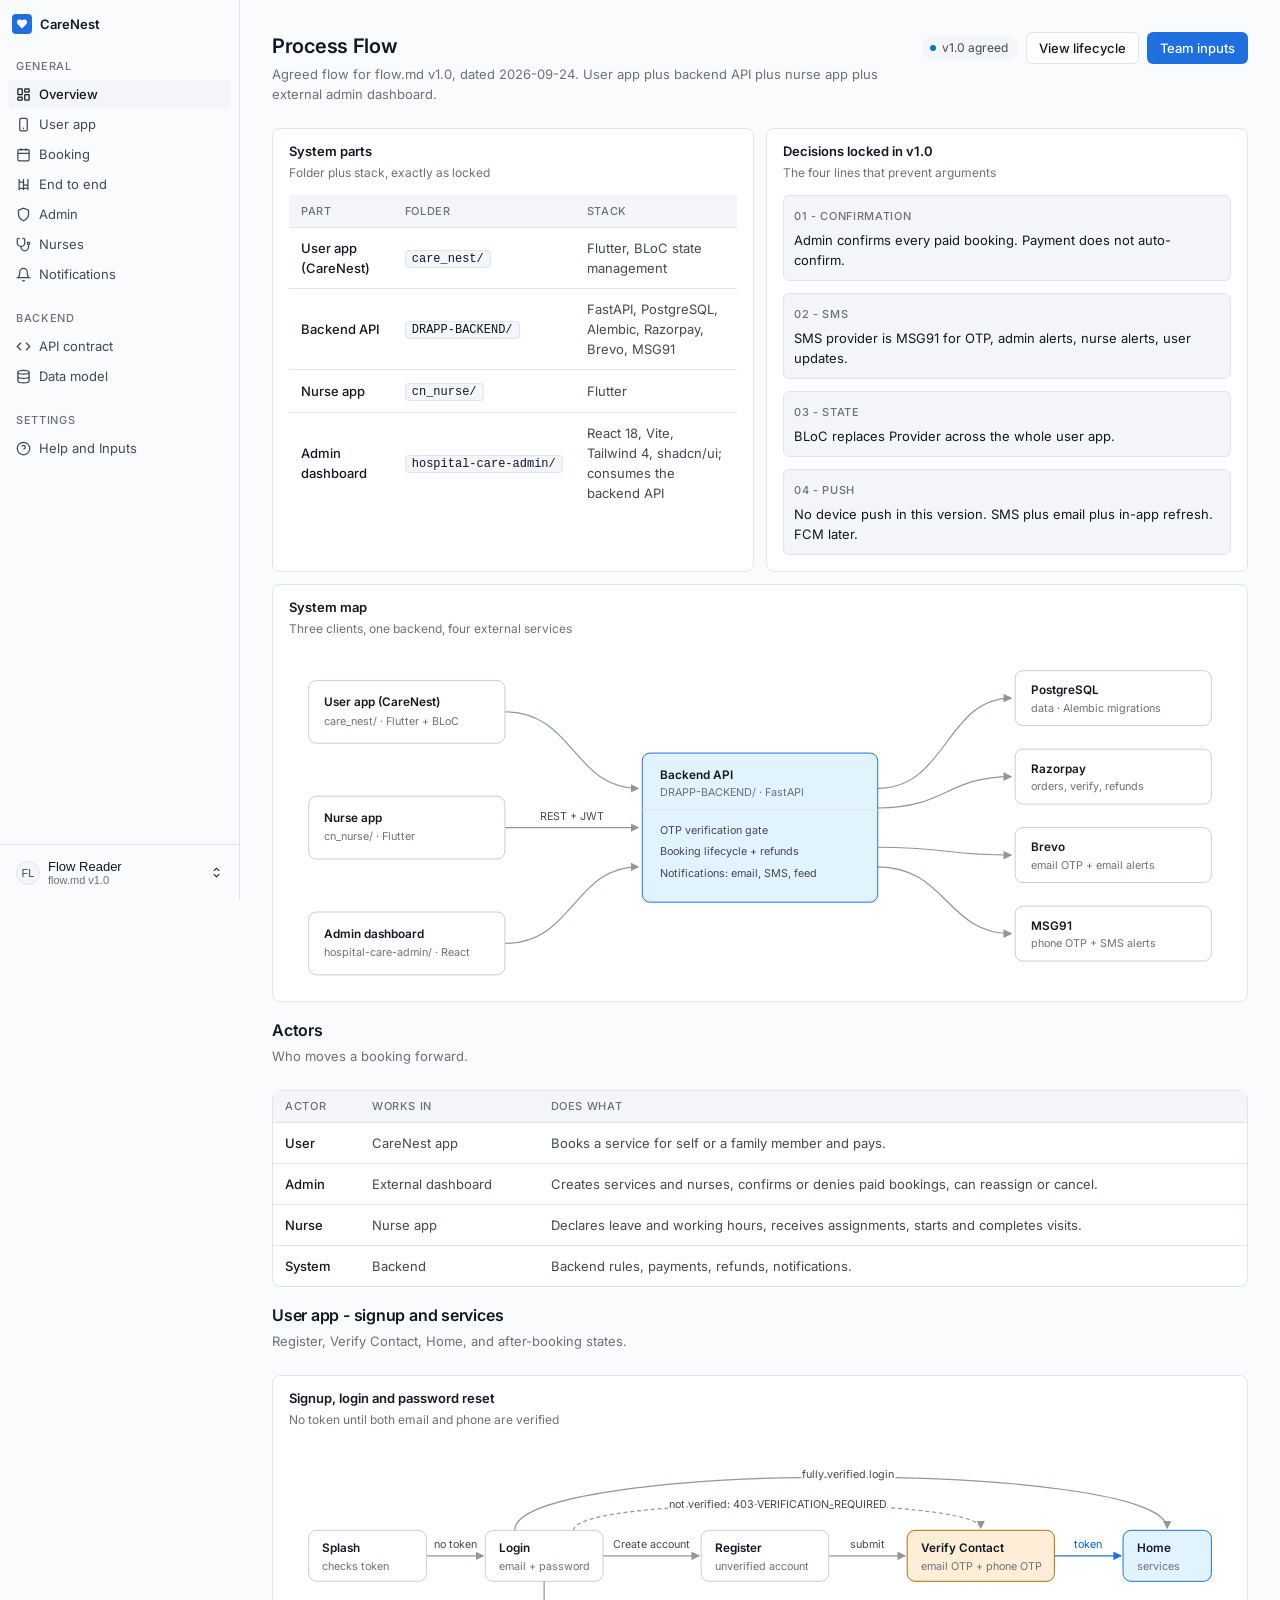
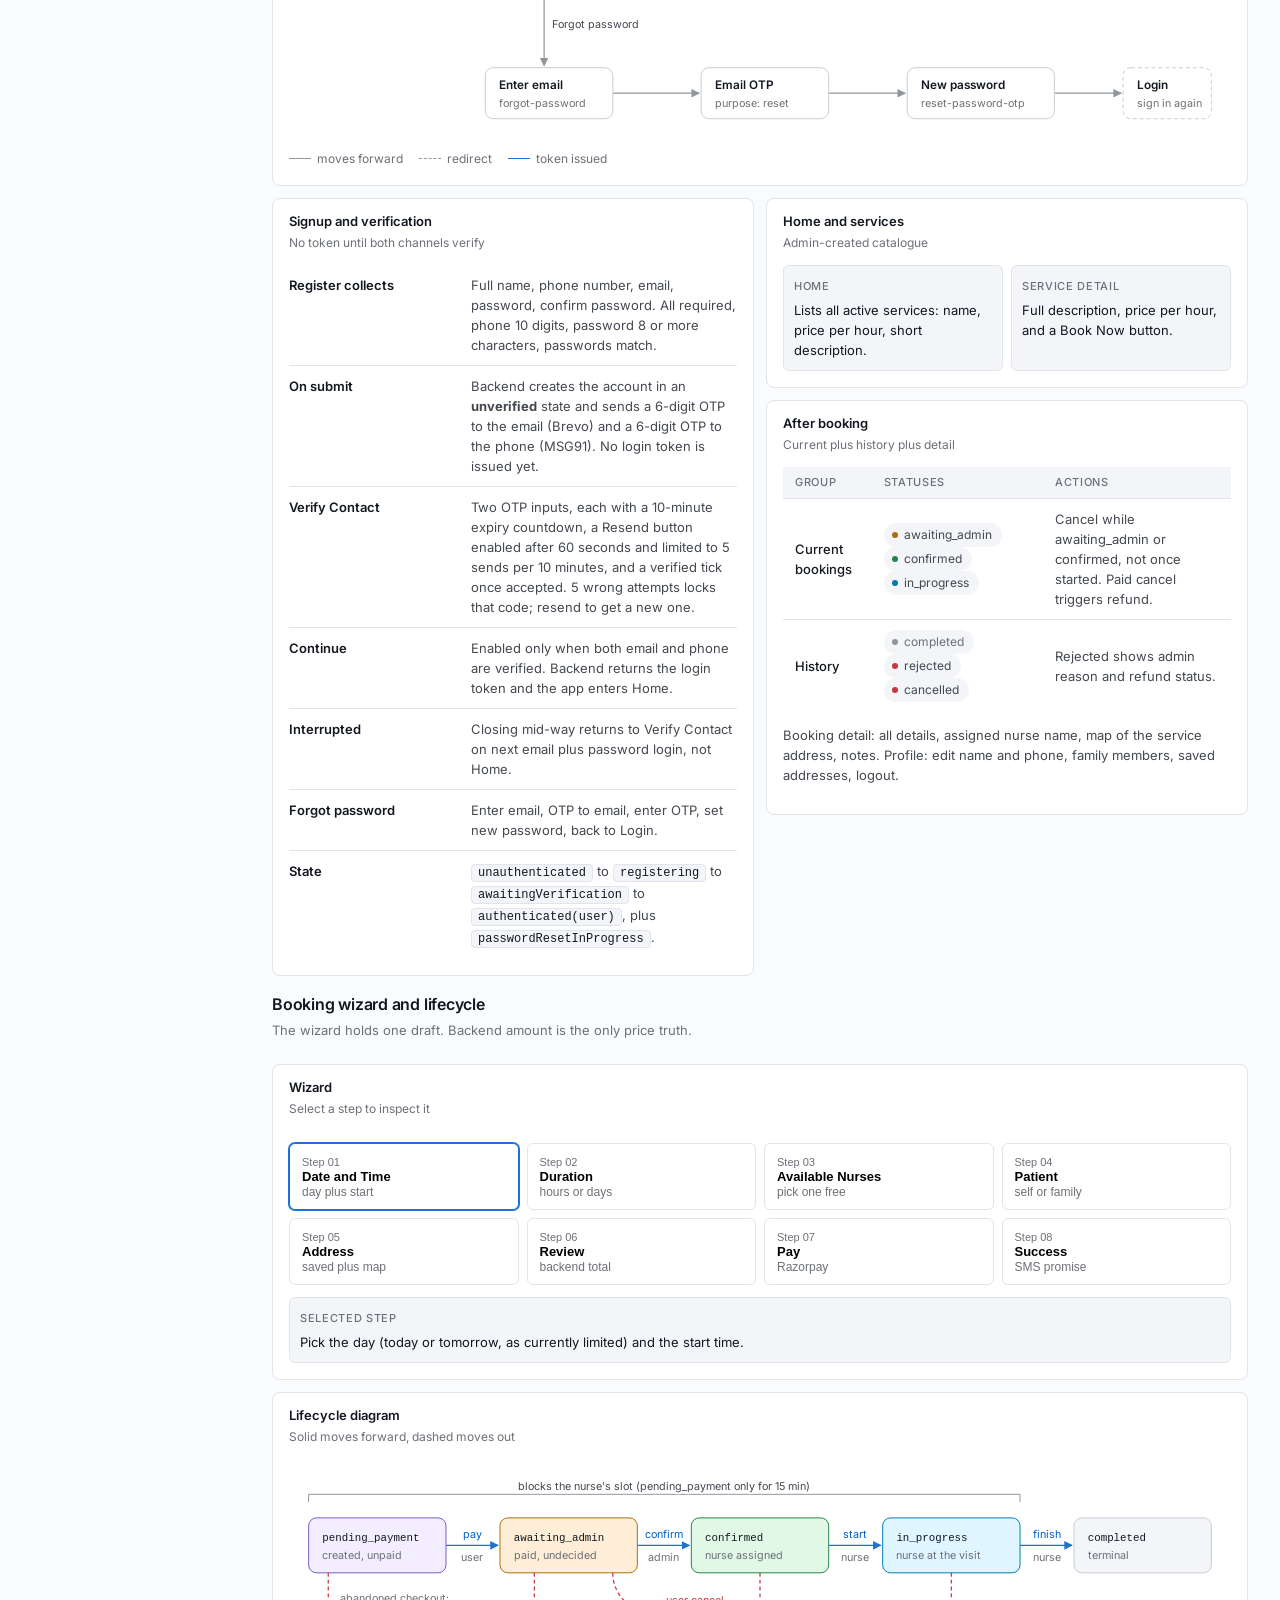
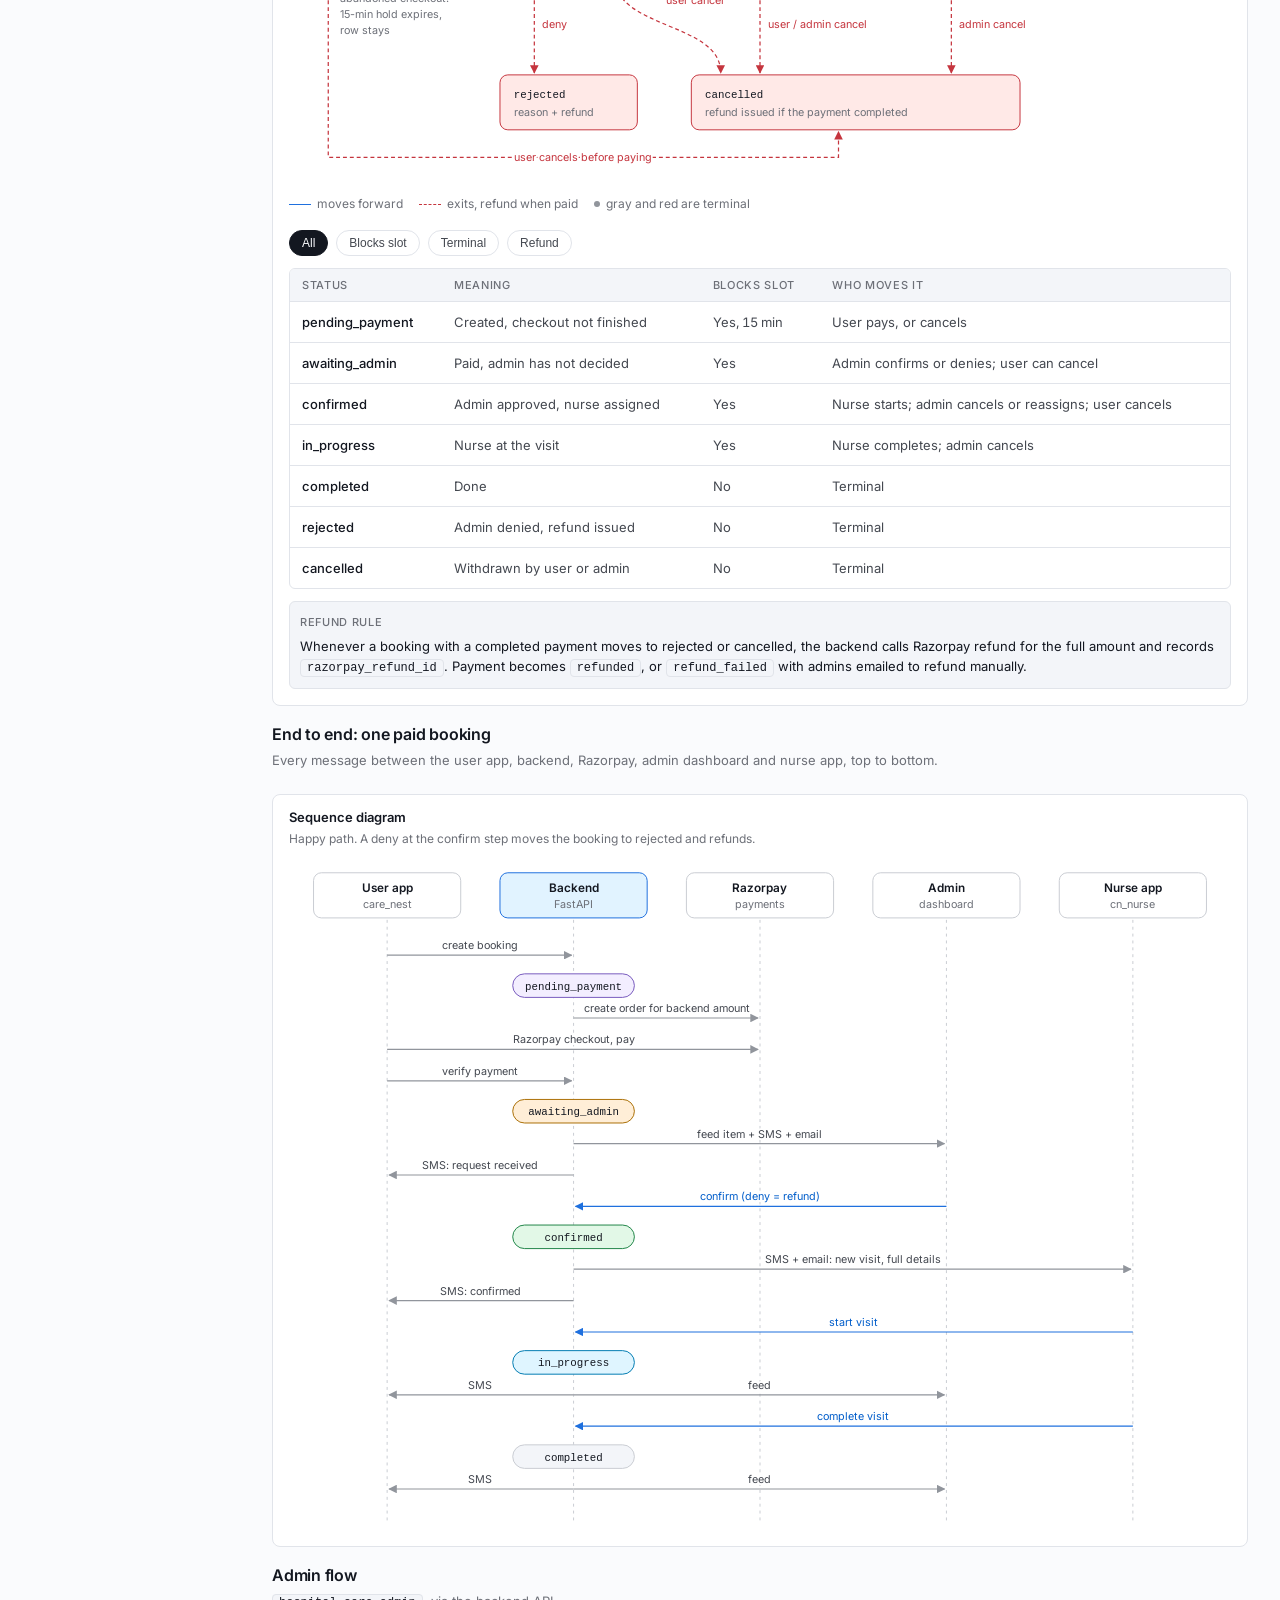
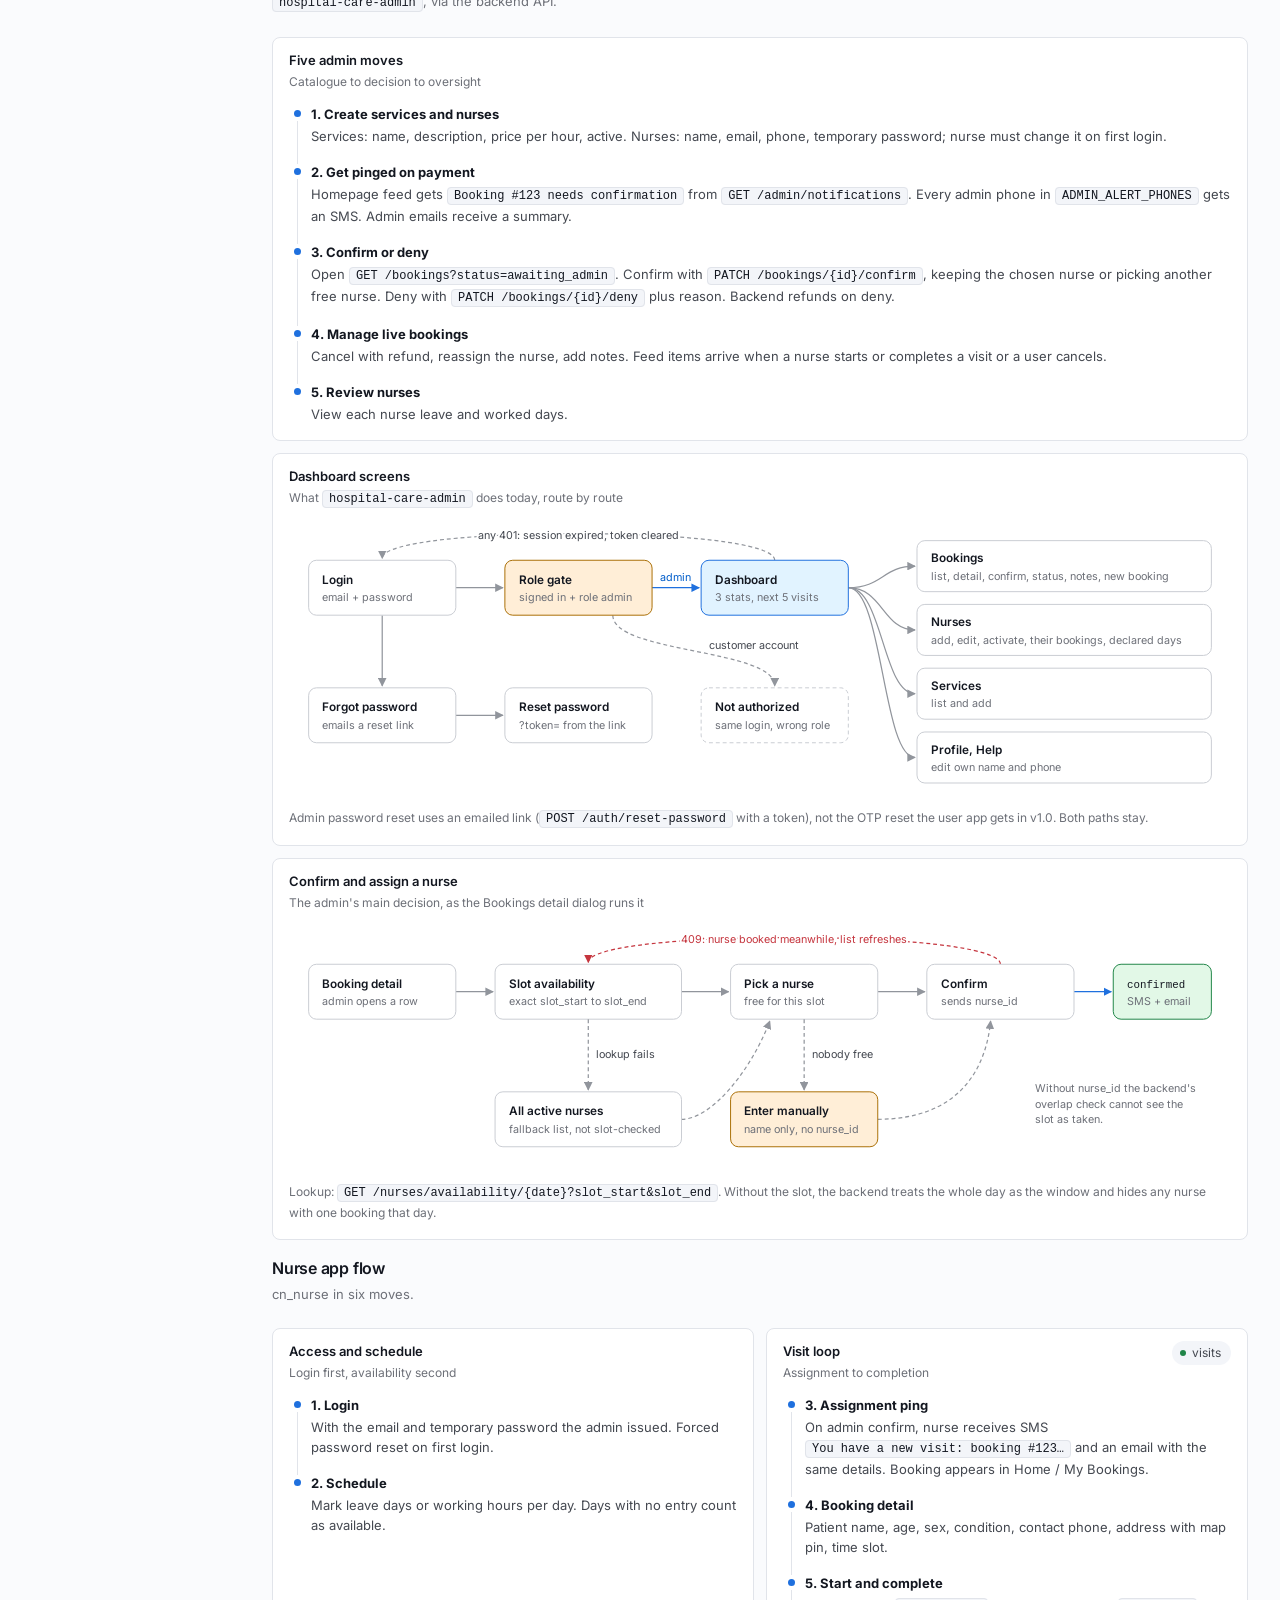
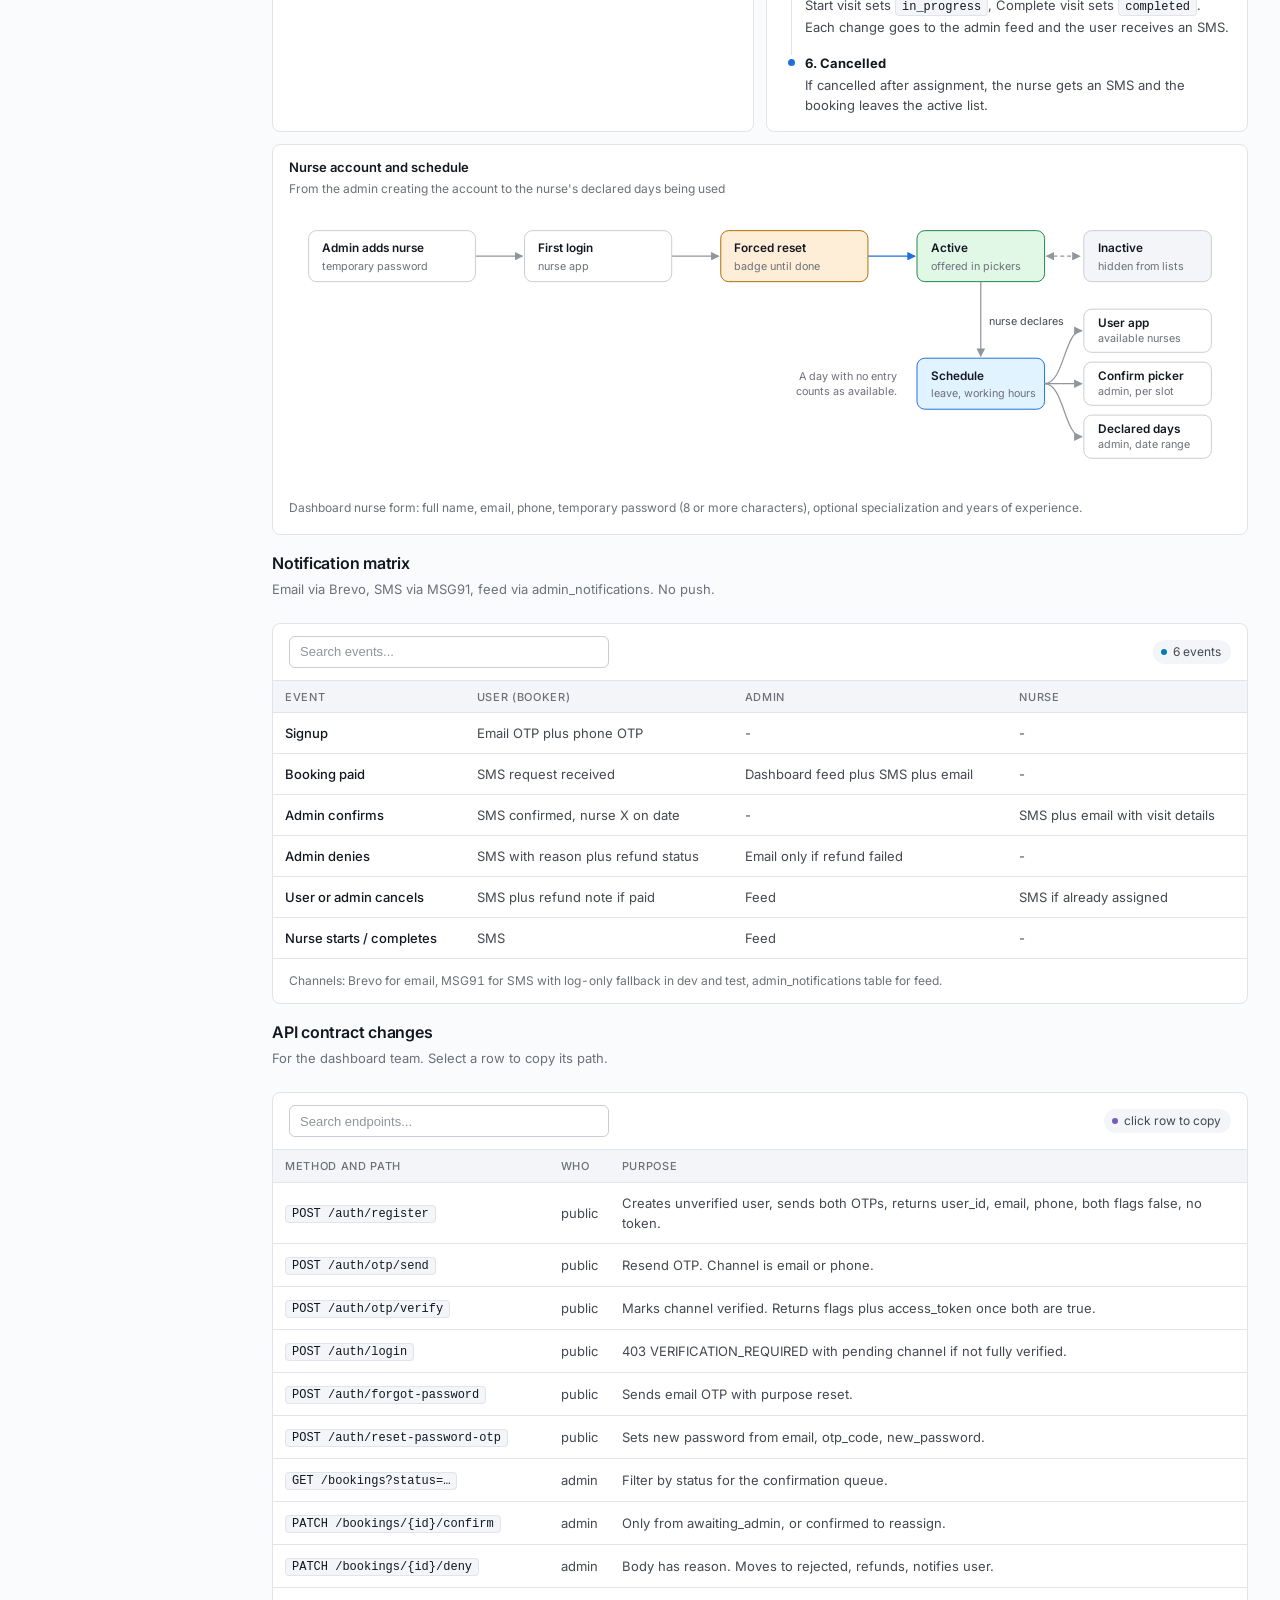
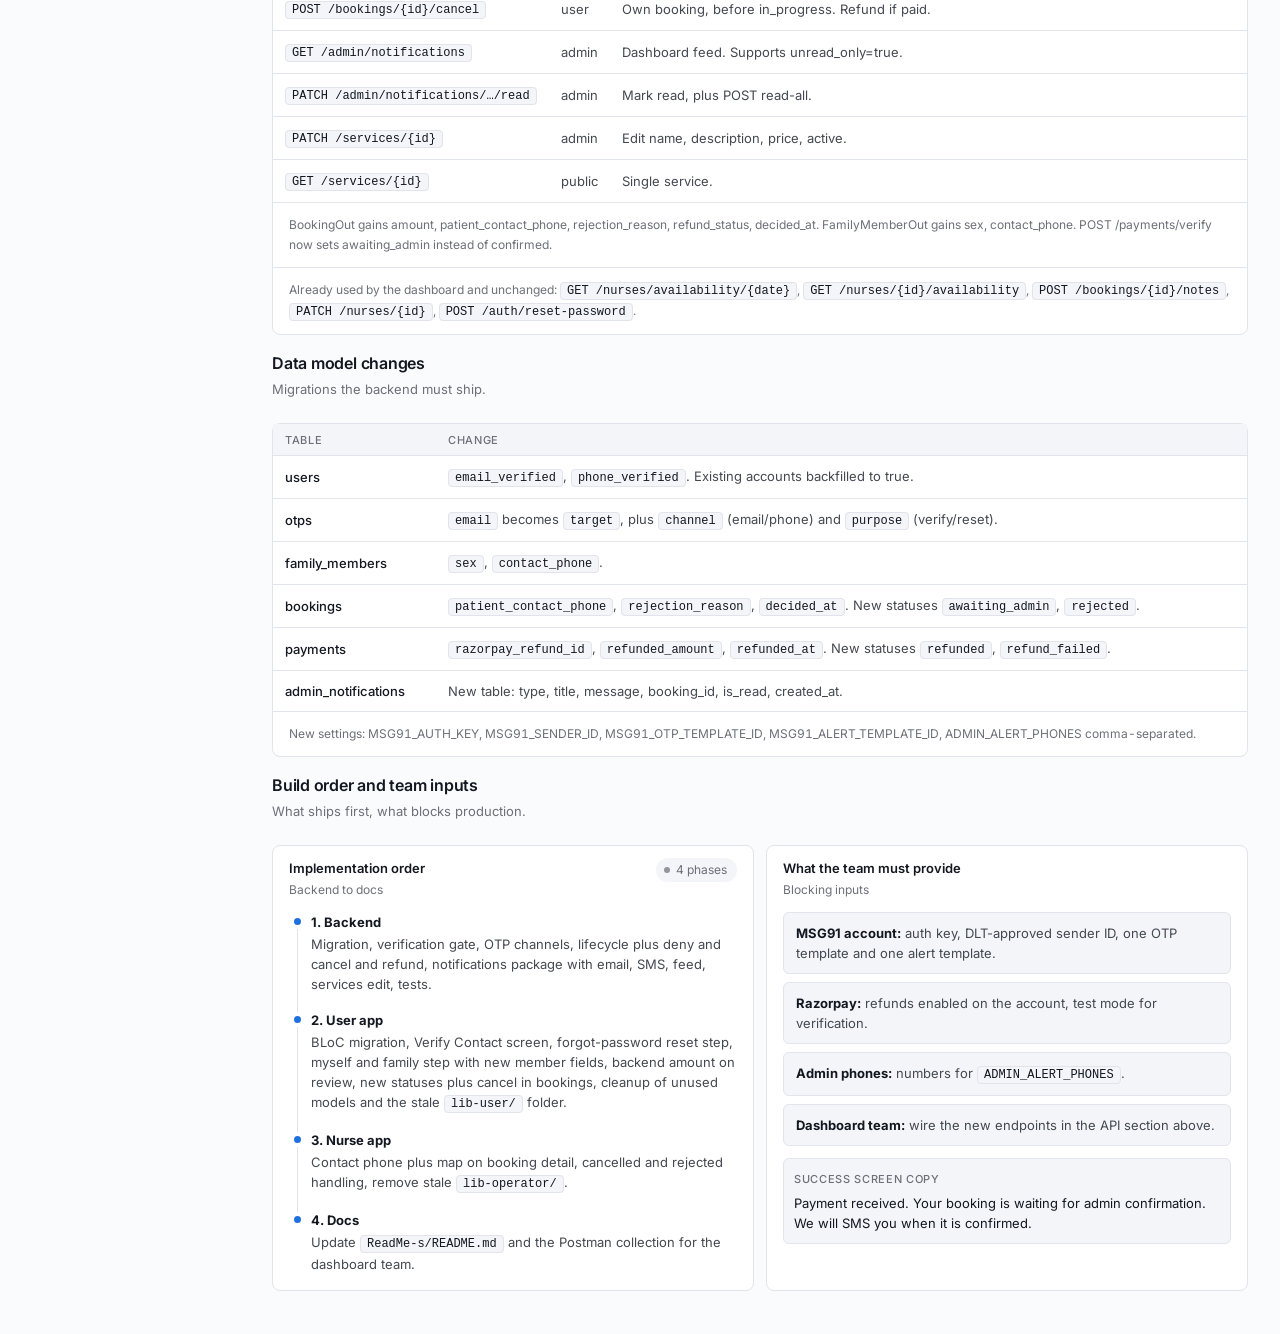
==== commit 8c438e97: "Remove page footer note" ====
--- a/index.html
+++ b/index.html
@@ -664,7 +664,6 @@
 <div class="detailbox" style="margin-top:12px"><p class="dl">Success screen copy</p><p class="dv">Payment received. Your booking is waiting for admin confirmation. We will SMS you when it is confirmed.</p></div>
 </div></div>
 </div>
-<p style="font-size:12px;color:var(--fg-muted);text-align:center;margin:24px 0 0">Generated from flow.md v1.0, 2026-09-24. File processflow.html inside DRAPP-SYSTEM. Uses the dashboard token set: Inter 400/500/600, 13px body, 1px borders, 8px cards, dot statuses, instant theme switch. Diagrams are inline SVG drawn with the same tokens.</p>
 </section>
 </main>
 </div>
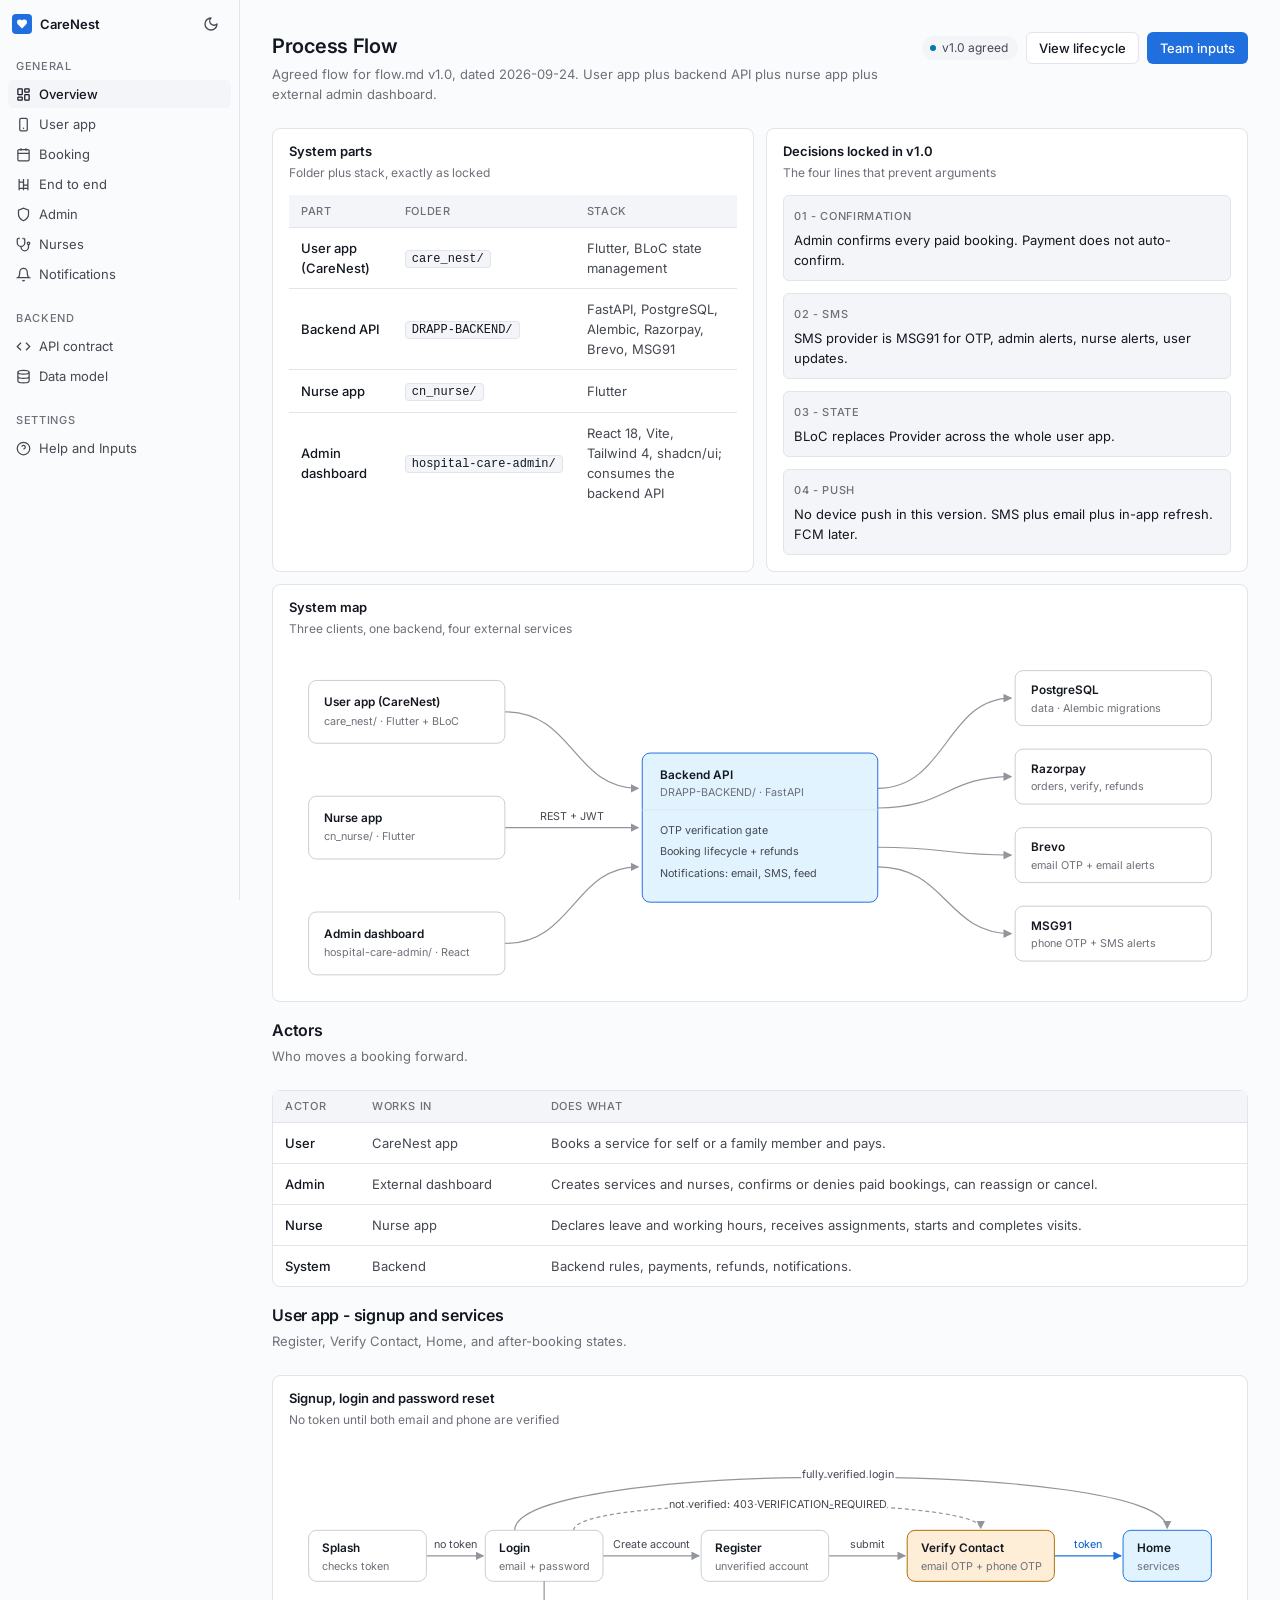
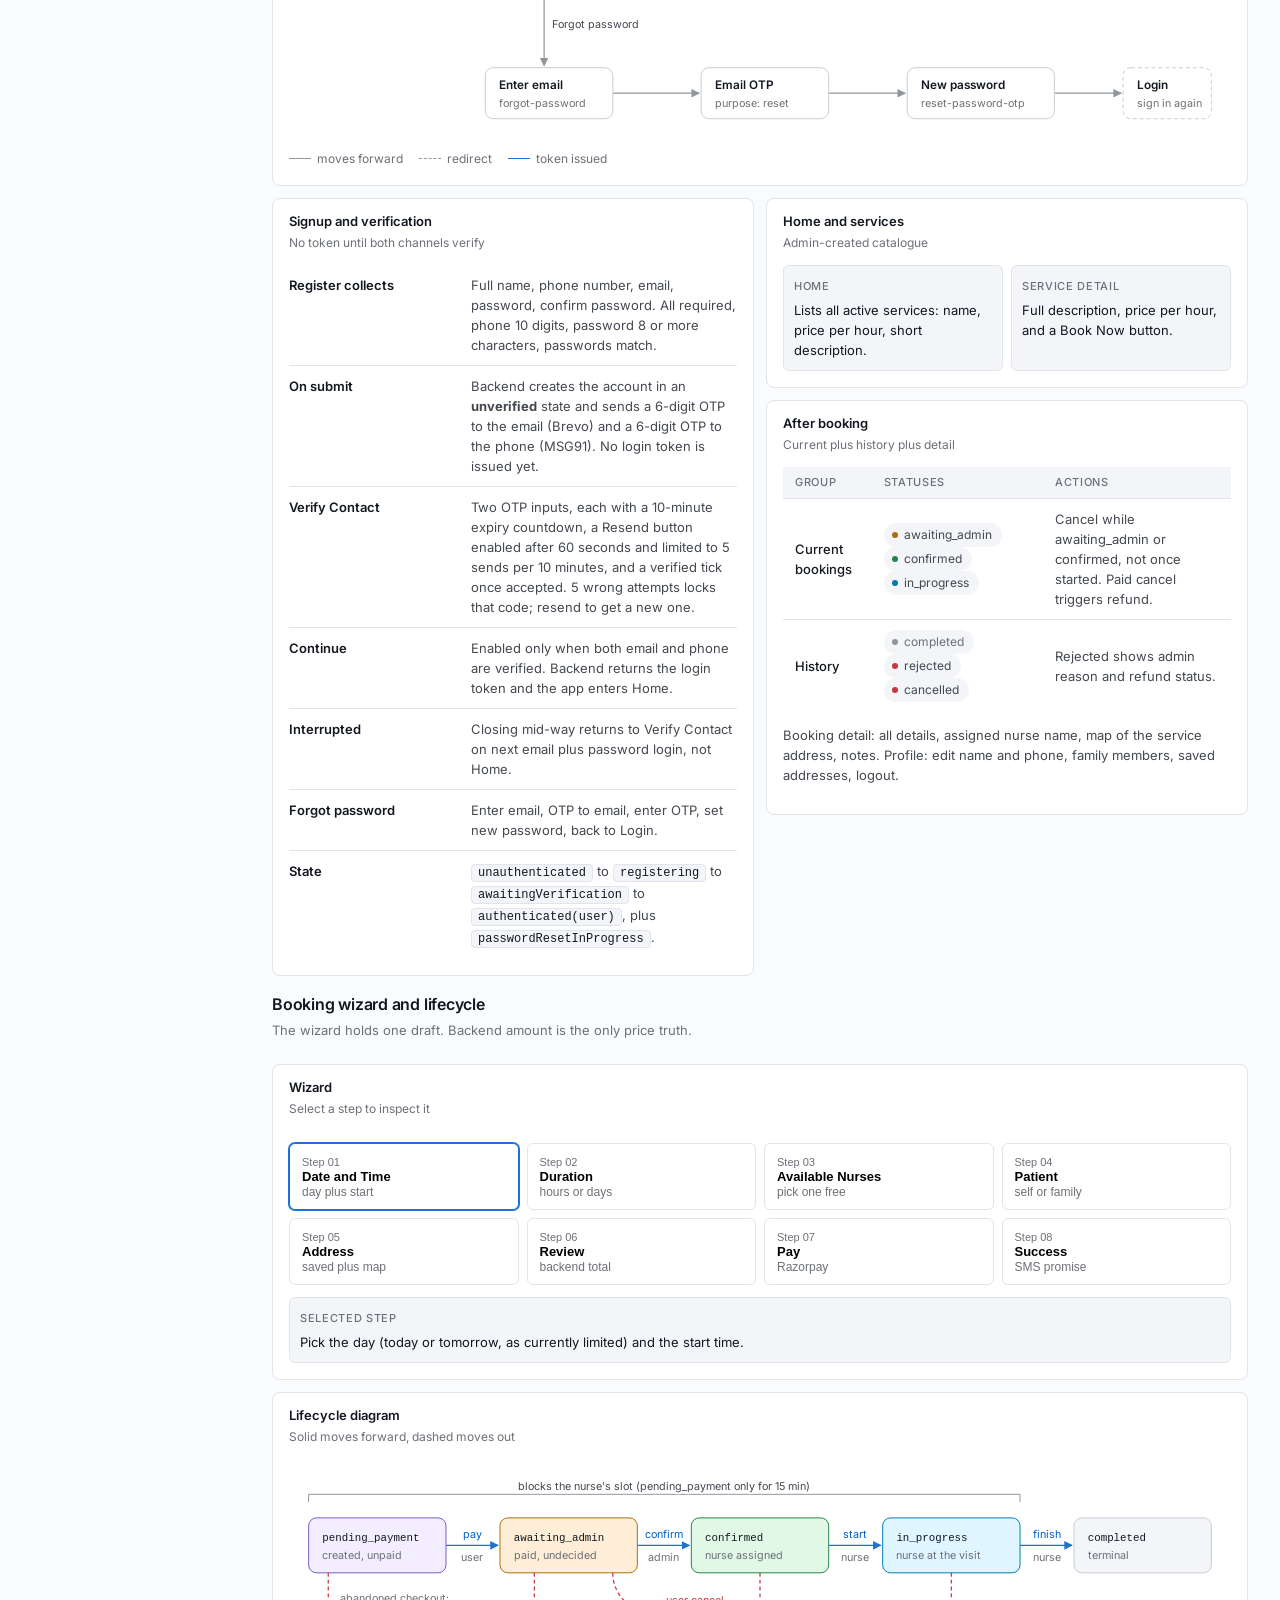
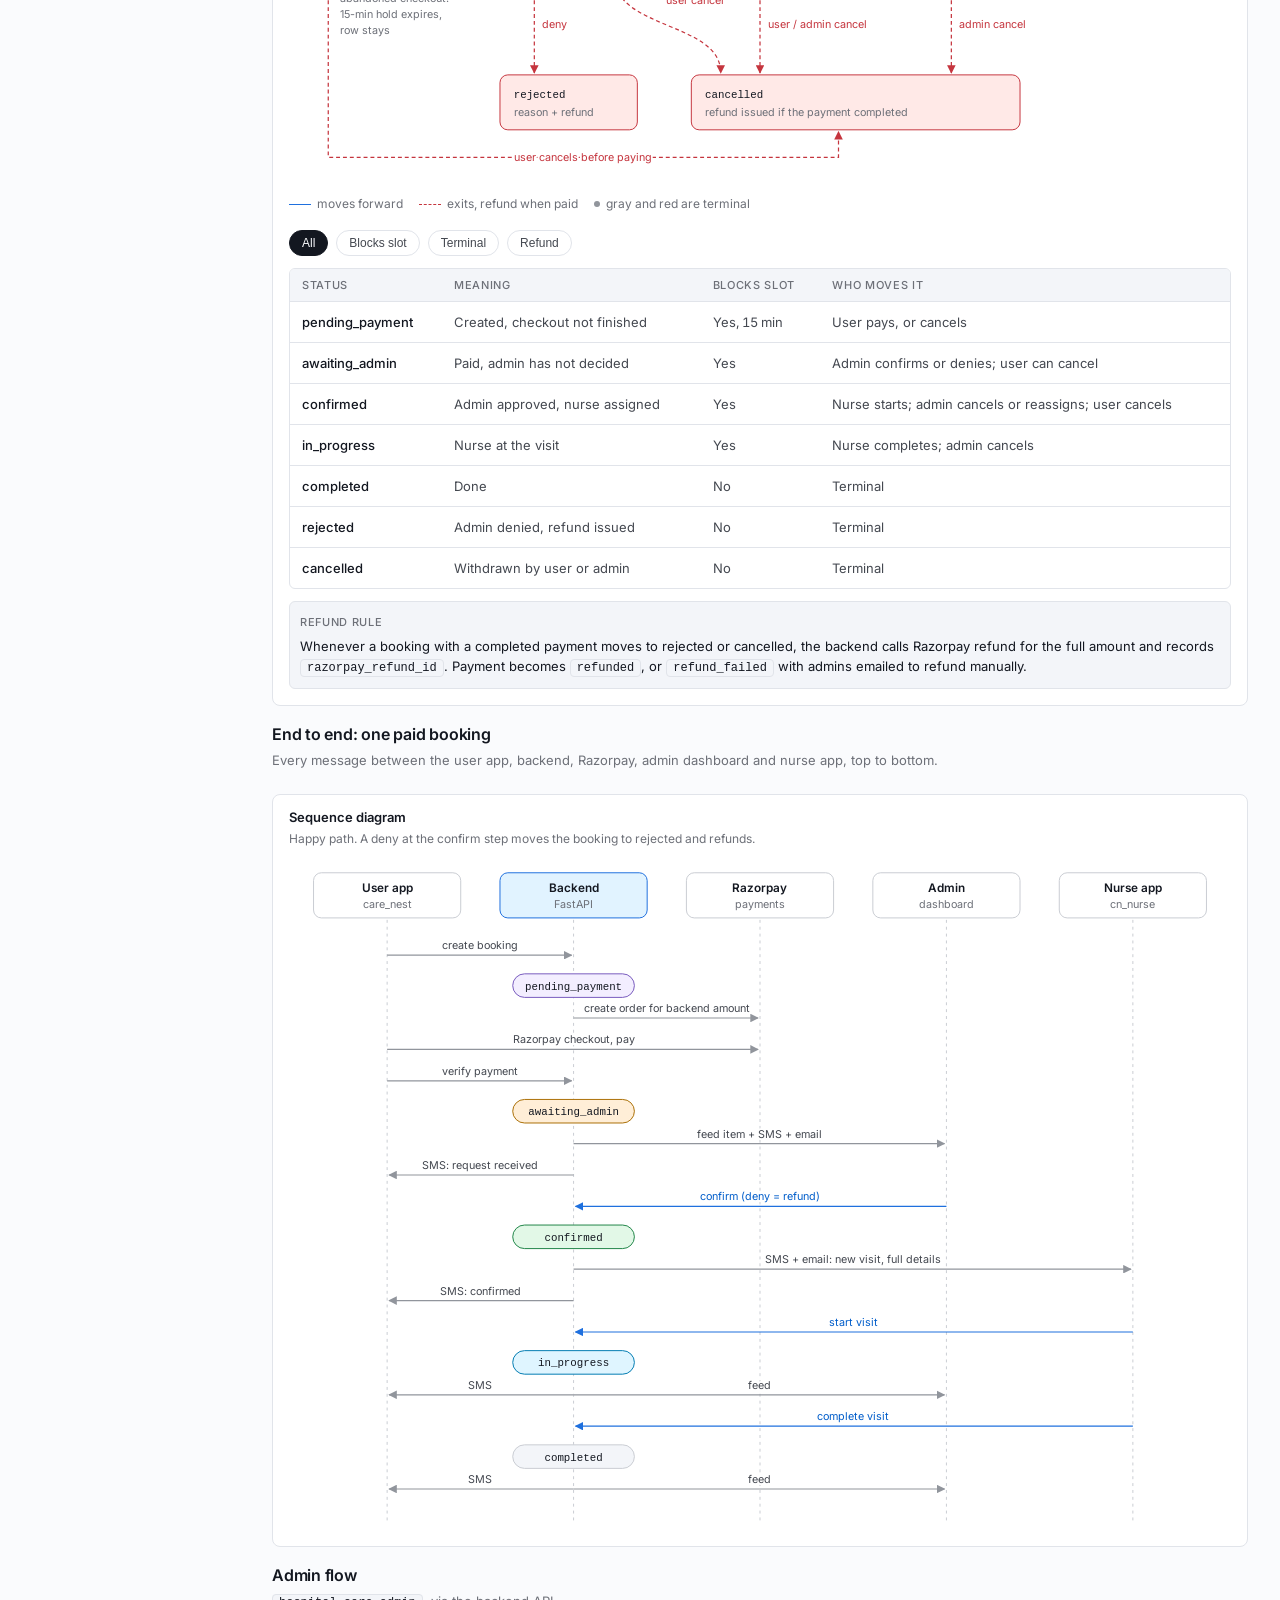
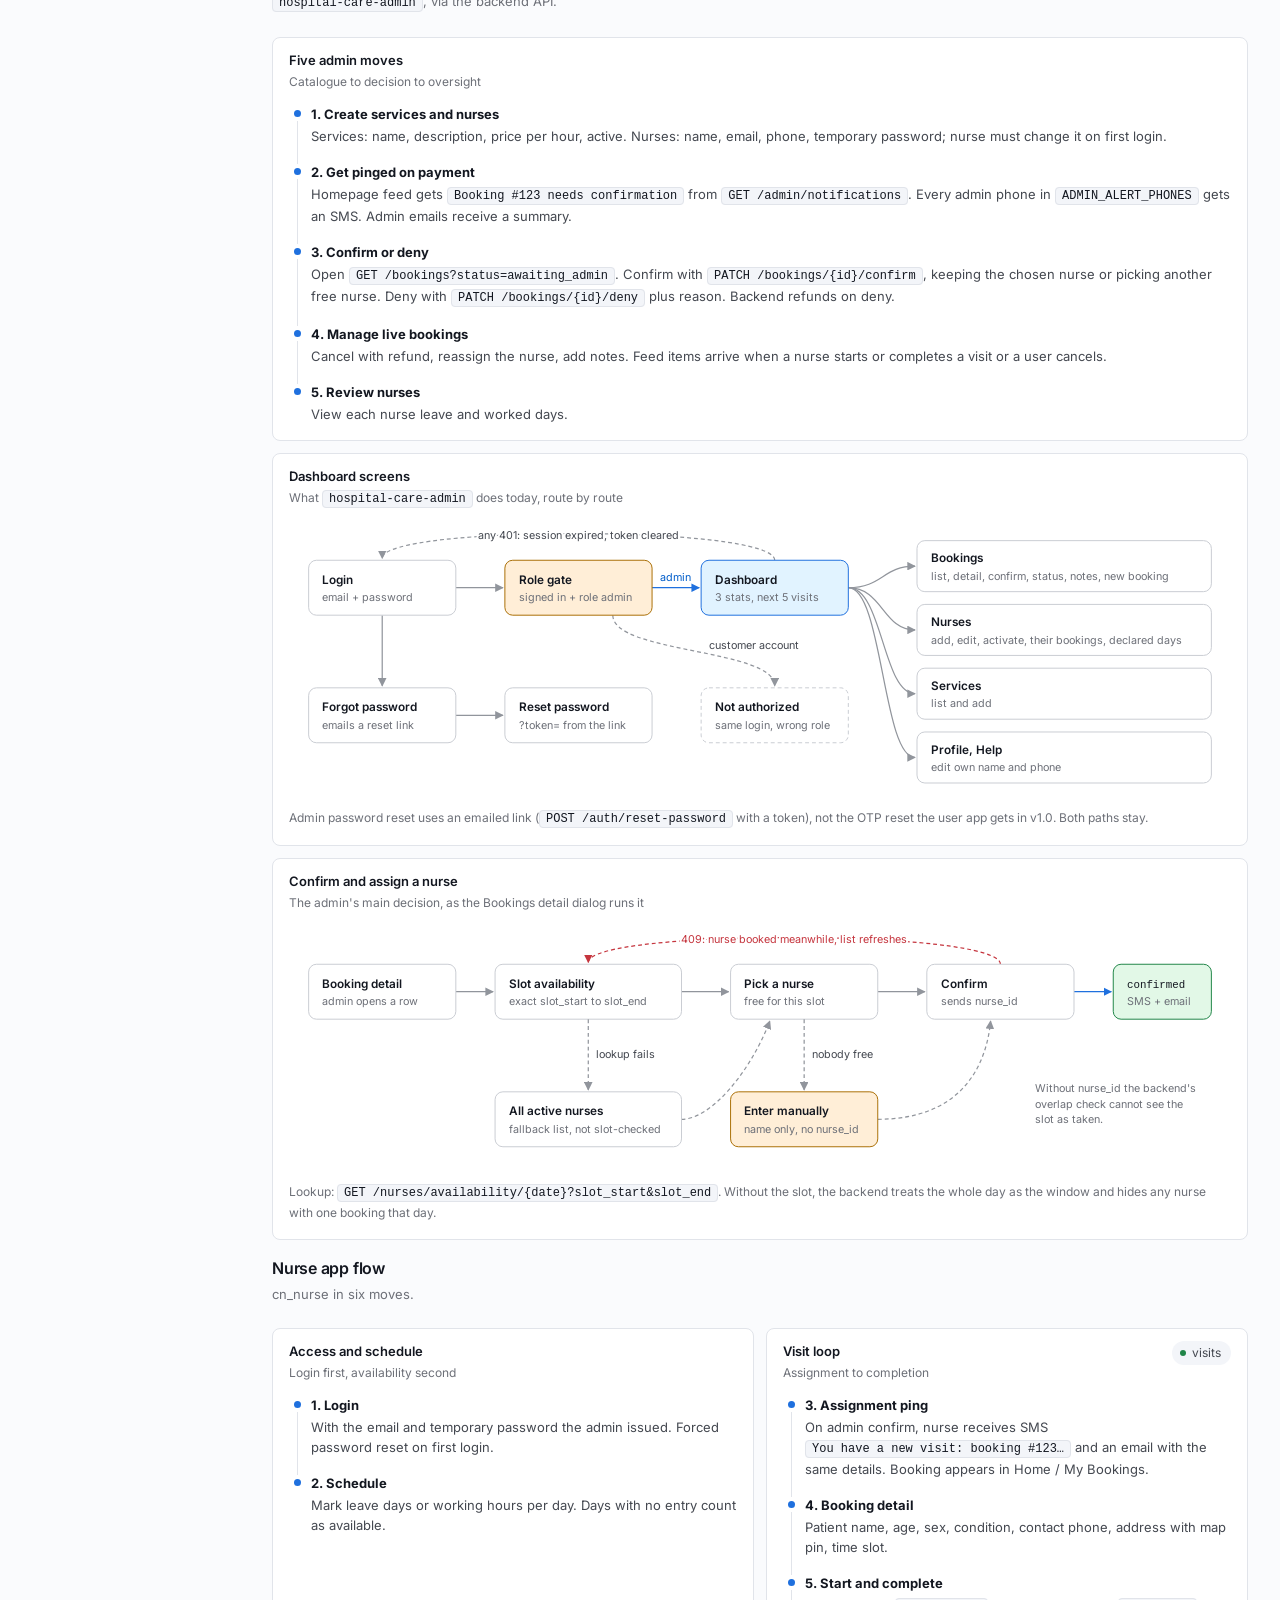
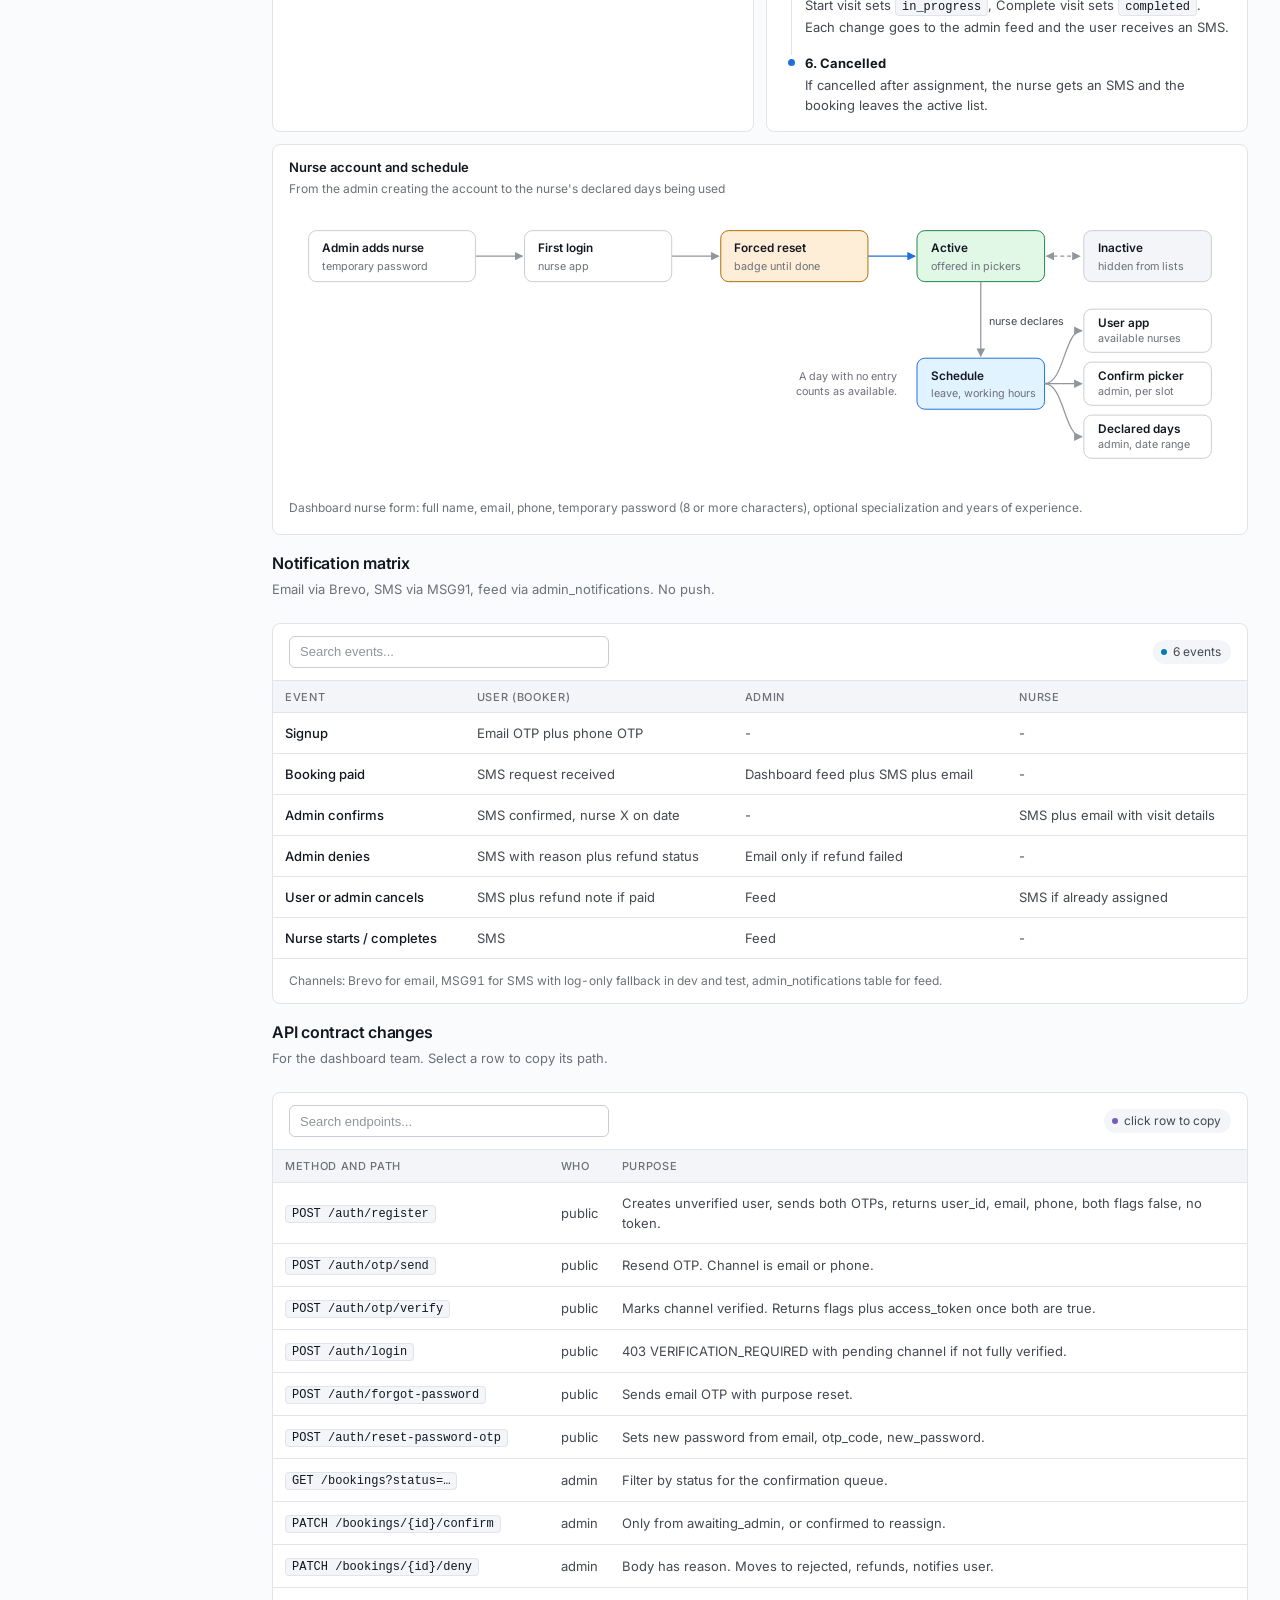
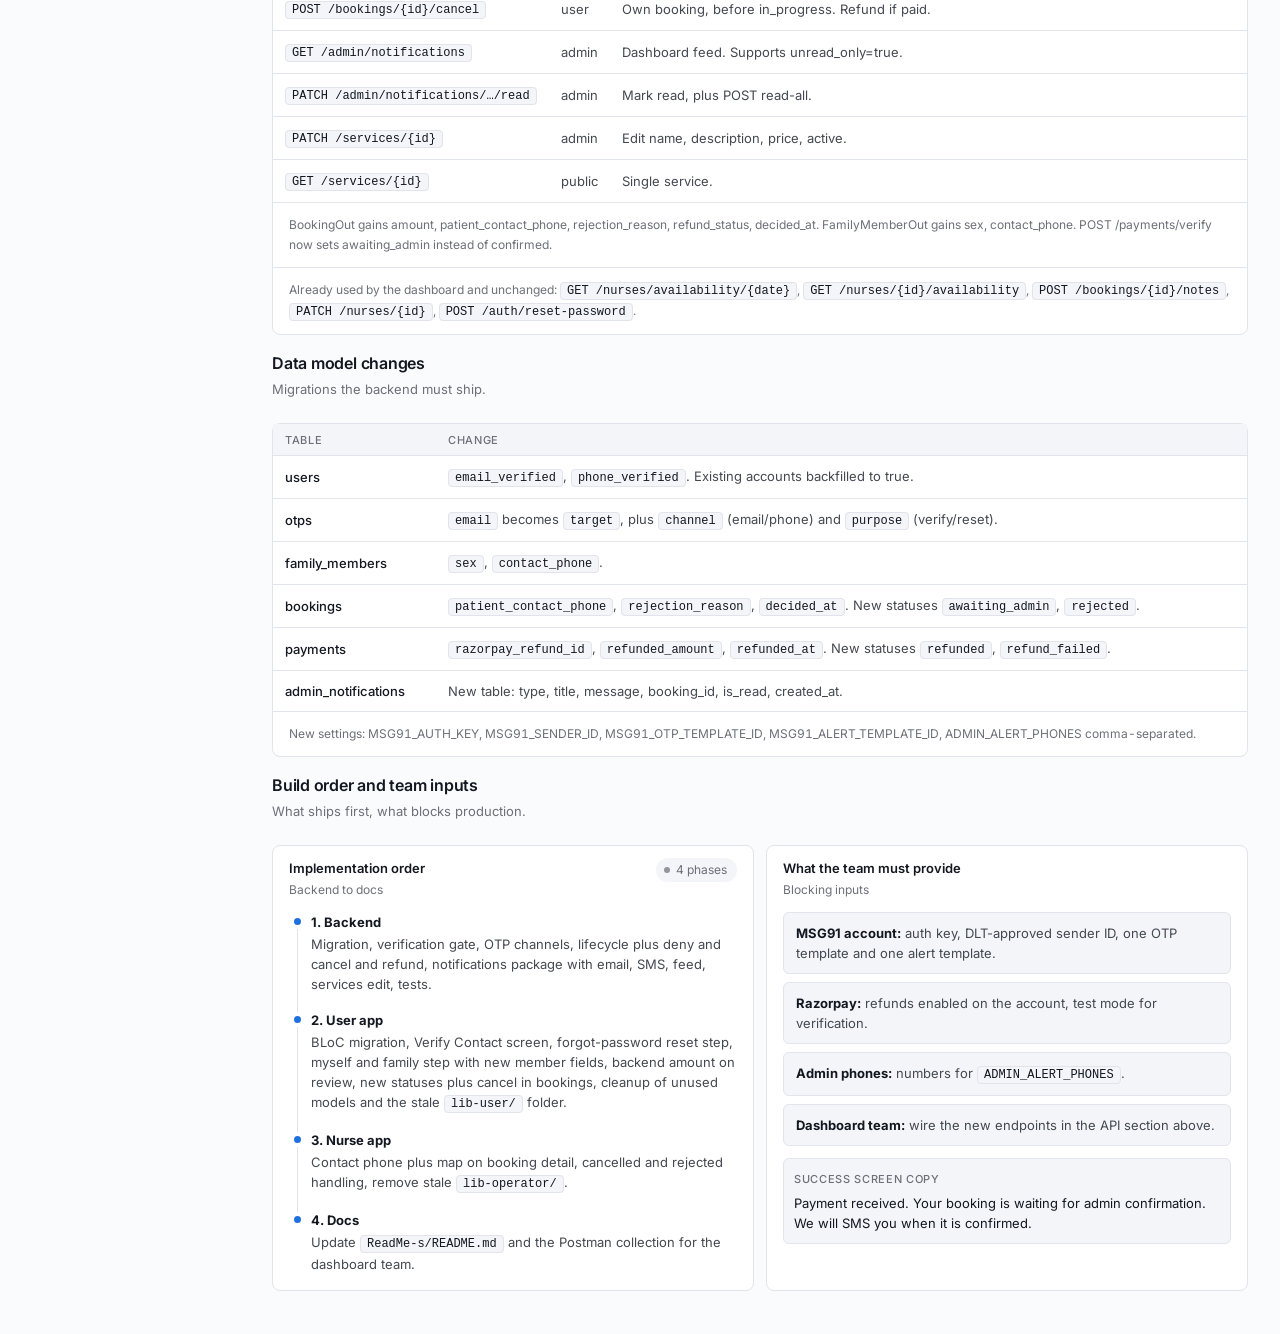
==== commit f4b26246: "Replace appearance menu with sun/moon theme toggle" ====
--- a/index.html
+++ b/index.html
@@ -84,20 +84,6 @@
 .navitem:hover{background:var(--surface-hover);color:var(--fg)}
 .navitem.active{background:var(--surface-sunken);font-weight:500;color:var(--fg)}
 .navitem svg{flex-shrink:0}
-.sidefooter{flex-shrink:0;border-top:1px solid var(--border);padding:8px}
-.usermenu{position:relative}
-.usertrigger{display:flex;width:100%;align-items:center;gap:8px;border:0;border-radius:6px;background:transparent;padding:6px 8px;text-align:left;color:var(--fg)}
-.usertrigger:hover{background:var(--surface-hover)}
-.avatar{width:24px;height:24px;flex-shrink:0;display:flex;align-items:center;justify-content:center;border-radius:9999px;border:1px solid var(--border);background:var(--surface-sunken);font-size:11px;font-weight:500;color:var(--fg-secondary)}
-.username{display:block;font-size:13px;font-weight:500;white-space:nowrap;overflow:hidden;text-overflow:ellipsis}
-.useremail{display:block;font-size:11px;color:var(--fg-muted);white-space:nowrap;overflow:hidden;text-overflow:ellipsis}
-.menu{position:absolute;left:8px;right:8px;bottom:calc(100% + 6px);background:var(--surface);border:1px solid var(--border);border-radius:8px;box-shadow:var(--shadow-popover);padding:4px;display:none;z-index:60}
-.menu.open{display:block}
-.menuitem{display:flex;align-items:center;gap:8px;width:100%;border:0;background:transparent;border-radius:6px;padding:7px 8px;font-size:13px;color:var(--fg);text-align:left}
-.menuitem:hover{background:var(--surface-hover)}
-.menulabel{padding:6px 8px 2px;font-size:11px;color:var(--fg-muted)}
-.menusep{height:1px;background:var(--border);margin:4px 0}
-.radioset{padding:0 4px 4px}
 /* Content column */
 .content{padding-left:0}
 @media(min-width:1024px){.content{padding-left:240px}.scrim{display:none!important}}
@@ -105,6 +91,11 @@
 @media(min-width:1024px){.mobilebar{display:none}}
 .iconbtn{display:flex;width:32px;height:32px;align-items:center;justify-content:center;border:0;border-radius:6px;background:transparent;color:var(--fg-secondary)}
 .iconbtn:hover{background:var(--surface-hover);color:var(--fg)}
+.themetoggle{position:relative;margin-left:auto}
+.themetoggle svg{position:absolute;transition:transform 300ms var(--ease-out),opacity 200ms var(--ease-out)}
+.themetoggle .i-sun{opacity:0;transform:rotate(-90deg) scale(.6)}
+.dark .themetoggle .i-sun{opacity:1;transform:none}
+.dark .themetoggle .i-moon{opacity:0;transform:rotate(90deg) scale(.6)}
 .main{margin:0 auto;max-width:80rem;padding:24px 16px 48px}
 @media(min-width:1024px){.main{padding:32px 32px 64px}}
 /* PageHeader */
@@ -246,7 +237,7 @@
 <div class="shell">
 <div class="scrim" id="scrim"></div>
 <aside class="sidebar" id="sidebar">
-<div class="brandbar"><span class="brandmark"><svg width="12" height="12" viewBox="0 0 24 24" fill="currentColor"><path d="M19 14c1.49-1.46 3-3.21 3-5.5A5.5 5.5 0 0 0 16.5 3c-1.76 0-3 .5-4.5 2-1.5-1.5-2.74-2-4.5-2A5.5 5.5 0 0 0 2 8.5c0 2.3 1.5 4.05 3 5.5l7 7Z"/></svg></span><span class="brandname">CareNest</span></div>
+<div class="brandbar"><span class="brandmark"><svg width="12" height="12" viewBox="0 0 24 24" fill="currentColor"><path d="M19 14c1.49-1.46 3-3.21 3-5.5A5.5 5.5 0 0 0 16.5 3c-1.76 0-3 .5-4.5 2-1.5-1.5-2.74-2-4.5-2A5.5 5.5 0 0 0 2 8.5c0 2.3 1.5 4.05 3 5.5l7 7Z"/></svg></span><span class="brandname">CareNest</span><button class="iconbtn themetoggle focusable" type="button" aria-label="Switch to dark mode" title="Switch to dark mode"><svg class="i-sun" width="16" height="16" viewBox="0 0 24 24" fill="none" stroke="currentColor" stroke-width="2" stroke-linecap="round"><circle cx="12" cy="12" r="4"/><path d="M12 2v2m0 16v2M4.9 4.9l1.4 1.4m11.4 11.4 1.4 1.4M2 12h2m16 0h2M4.9 19.1l1.4-1.4M17.7 6.3l1.4-1.4"/></svg><svg class="i-moon" width="16" height="16" viewBox="0 0 24 24" fill="none" stroke="currentColor" stroke-width="2" stroke-linecap="round" stroke-linejoin="round"><path d="M12 3a6 6 0 0 0 9 9 9 9 0 1 1-9-9Z"/></svg></button></div>
 <nav class="sidenav">
 <div><p class="navlabel">General</p><div class="navlist">
 <a class="navitem active" href="#overview"><svg width="15" height="15" viewBox="0 0 24 24" fill="none" stroke="currentColor" stroke-width="2"><rect x="3" y="3" width="7" height="9" rx="1"/><rect x="14" y="3" width="7" height="5" rx="1"/><rect x="14" y="12" width="7" height="9" rx="1"/><rect x="3" y="16" width="7" height="5" rx="1"/></svg><span>Overview</span></a>
@@ -265,22 +256,13 @@
 <a class="navitem" href="#help"><svg width="15" height="15" viewBox="0 0 24 24" fill="none" stroke="currentColor" stroke-width="2"><circle cx="12" cy="12" r="10"/><path d="M9.09 9a3 3 0 0 1 5.83 1c0 2-3 3-3 3M12 17h.01"/></svg><span>Help and Inputs</span></a>
 </div></div>
 </nav>
-<div class="sidefooter"><div class="usermenu">
-<button class="usertrigger focusable" id="userTrigger" aria-haspopup="true"><span class="avatar">FL</span><span style="min-width:0;flex:1"><span class="username">Flow Reader</span><span class="useremail">flow.md v1.0</span></span><svg width="13" height="13" viewBox="0 0 24 24" fill="none" stroke="currentColor" stroke-width="2"><path d="m7 15 5 5 5-5M7 9l5-5 5 5"/></svg></button>
-<div class="menu" id="userMenu" role="menu">
-<div class="menulabel">Appearance</div>
-<div class="radioset">
-<button class="menuitem" data-theme="light"><svg width="15" height="15" viewBox="0 0 24 24" fill="none" stroke="currentColor" stroke-width="2"><circle cx="12" cy="12" r="4"/><path d="M12 2v2m0 16v2M4.9 4.9l1.4 1.4m11.4 11.4 1.4 1.4M2 12h2m16 0h2M4.9 19.1l1.4-1.4M17.7 6.3l1.4-1.4"/></svg> Light</button>
-<button class="menuitem" data-theme="dark"><svg width="15" height="15" viewBox="0 0 24 24" fill="none" stroke="currentColor" stroke-width="2"><path d="M12 3a6 6 0 0 0 9 9 9 9 0 1 1-9-9Z"/></svg> Dark</button>
-</div>
-</div>
-</div></div>
 </aside>
 <div class="content">
 <header class="mobilebar">
 <button class="iconbtn focusable" id="menuBtn" aria-label="Open navigation"><svg width="16" height="16" viewBox="0 0 24 24" fill="none" stroke="currentColor" stroke-width="2"><path d="M4 6h16M4 12h16M4 18h16"/></svg></button>
 <span class="brandmark"><svg width="12" height="12" viewBox="0 0 24 24" fill="currentColor"><path d="M19 14c1.49-1.46 3-3.21 3-5.5A5.5 5.5 0 0 0 16.5 3c-1.76 0-3 .5-4.5 2-1.5-1.5-2.74-2-4.5-2A5.5 5.5 0 0 0 2 8.5c0 2.3 1.5 4.05 3 5.5l7 7Z"/></svg></span>
 <span class="brandname">CareNest</span>
+<button class="iconbtn themetoggle focusable" type="button" aria-label="Switch to dark mode" title="Switch to dark mode"><svg class="i-sun" width="16" height="16" viewBox="0 0 24 24" fill="none" stroke="currentColor" stroke-width="2" stroke-linecap="round"><circle cx="12" cy="12" r="4"/><path d="M12 2v2m0 16v2M4.9 4.9l1.4 1.4m11.4 11.4 1.4 1.4M2 12h2m16 0h2M4.9 19.1l1.4-1.4M17.7 6.3l1.4-1.4"/></svg><svg class="i-moon" width="16" height="16" viewBox="0 0 24 24" fill="none" stroke="currentColor" stroke-width="2" stroke-linecap="round" stroke-linejoin="round"><path d="M12 3a6 6 0 0 0 9 9 9 9 0 1 1-9-9Z"/></svg></button>
 </header>
 <main class="main">
 <div class="pageheader"><div><h1>Process Flow</h1><p>Agreed flow for flow.md v1.0, dated 2026-09-24. User app plus backend API plus nurse app plus external admin dashboard.</p></div>
@@ -675,10 +657,10 @@
 scrim.addEventListener("click",closeNav);
 function syncSidebar(){if(window.innerWidth<1024){sidebar.style.transform="translateX(-100%)";}else{sidebar.style.transform="";scrim.classList.remove("show");}}
 syncSidebar();window.addEventListener("resize",syncSidebar);
-var trigger=document.getElementById("userTrigger"),menu=document.getElementById("userMenu");
-trigger.addEventListener("click",function(e){e.stopPropagation();menu.classList.toggle("open");});
-document.addEventListener("click",function(){menu.classList.remove("open");});
-document.querySelectorAll("[data-theme]").forEach(function(b){b.addEventListener("click",function(){var dark=b.dataset.theme==="dark";document.documentElement.classList.toggle("dark",dark);try{localStorage.setItem("flow-theme",dark?"dark":"light");}catch(e){}menu.classList.remove("open");closeNav();});});
+var toggles=document.querySelectorAll(".themetoggle");
+function syncToggle(){var dark=document.documentElement.classList.contains("dark"),l=dark?"Switch to light mode":"Switch to dark mode";toggles.forEach(function(b){b.setAttribute("aria-label",l);b.title=l;});}
+toggles.forEach(function(b){b.addEventListener("click",function(){var dark=!document.documentElement.classList.contains("dark");document.documentElement.classList.toggle("dark",dark);try{localStorage.setItem("flow-theme",dark?"dark":"light");}catch(e){}syncToggle();});});
+syncToggle();
 var steps=Array.prototype.slice.call(document.querySelectorAll(".wstep")),detail=document.getElementById("wizardDetail");
 steps.forEach(function(s){s.addEventListener("click",function(){steps.forEach(function(x){x.classList.remove("sel");});s.classList.add("sel");detail.textContent=s.dataset.t;});});
 var fbtns=Array.prototype.slice.call(document.querySelectorAll("#statusFilters .fbtn")),rows=Array.prototype.slice.call(document.querySelectorAll("#statusTable tbody tr"));
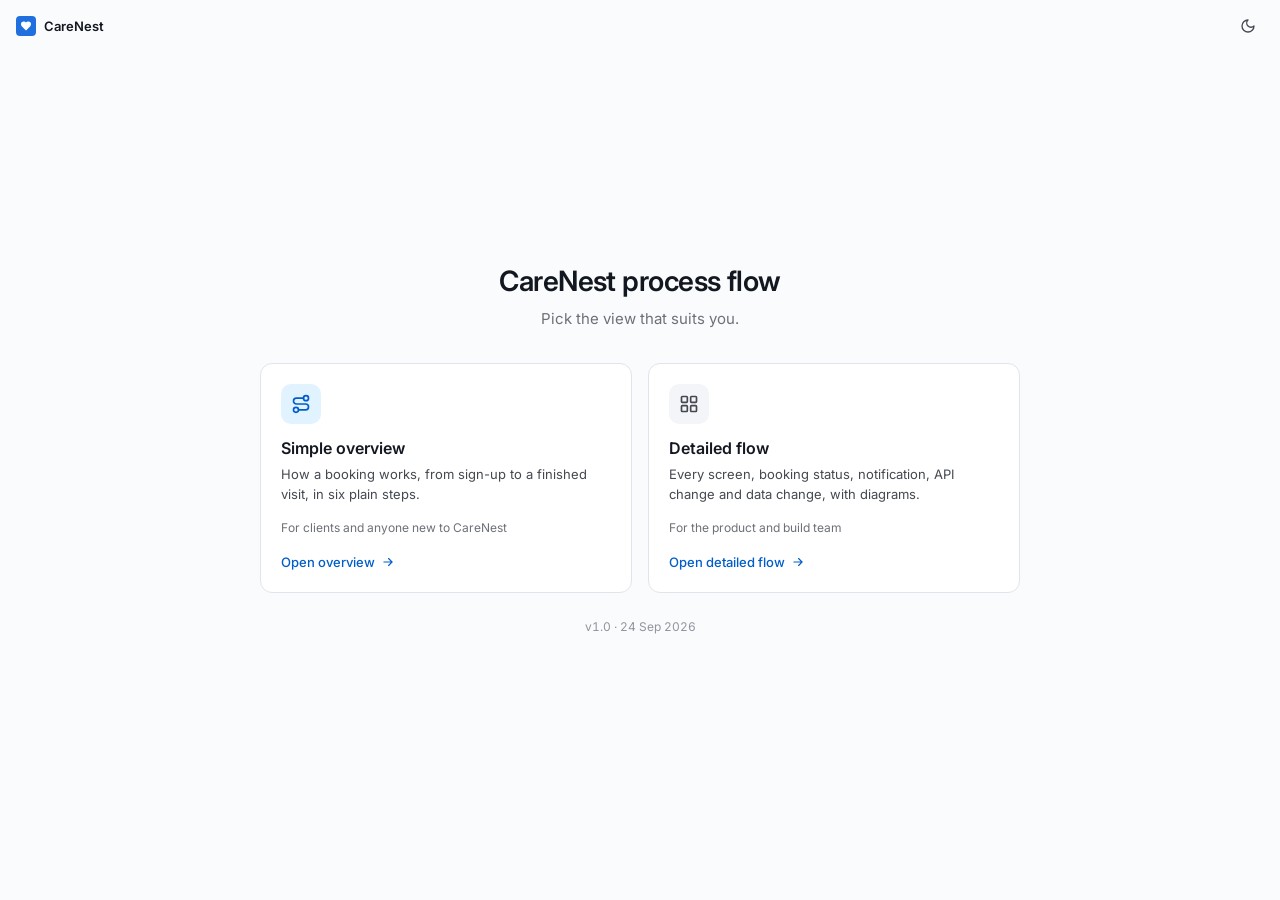
==== commit 4bc53bef: "Add view chooser and simple overview, fix phone sidebar not closing" ====
--- a/index.html
+++ b/index.html
@@ -3,673 +3,65 @@
 <head>
 <meta charset="UTF-8">
 <meta name="viewport" content="width=device-width, initial-scale=1.0">
-<title>Process Flow - CareNest Dashboard</title>
+<title>CareNest Process Flow</title>
 <link rel="preconnect" href="https://fonts.googleapis.com">
 <link rel="preconnect" href="https://fonts.gstatic.com" crossorigin>
 <link href="https://fonts.googleapis.com/css2?family=Inter:wght@400;500;600&display=swap" rel="stylesheet">
+<link rel="stylesheet" href="theme.css">
+<script src="theme.js"></script>
 <style>
-:root{
-  --nh:265; --nc:0.006; --ah:258; --ac:0.185; --al:0.560;
-  --canvas:oklch(0.988 calc(var(--nc)*0.4) var(--nh));
-  --surface:oklch(1 0 var(--nh));
-  --surface-sunken:oklch(0.970 calc(var(--nc)*1.0) var(--nh));
-  --surface-hover:oklch(0.962 calc(var(--nc)*1.2) var(--nh));
-  --border:oklch(0.918 calc(var(--nc)*1.4) var(--nh));
-  --border-strong:oklch(0.846 calc(var(--nc)*1.6) var(--nh));
-  --fg:oklch(0.205 calc(var(--nc)*3.0) var(--nh));
-  --fg-secondary:oklch(0.400 calc(var(--nc)*2.6) var(--nh));
-  --fg-muted:oklch(0.546 calc(var(--nc)*2.2) var(--nh));
-  --fg-subtle:oklch(0.668 calc(var(--nc)*1.8) var(--nh));
-  --accent:oklch(var(--al) var(--ac) var(--ah));
-  --accent-hover:oklch(calc(var(--al) - 0.06) var(--ac) var(--ah));
-  --accent-fg:oklch(1 0 0);
-  --accent-soft:oklch(0.960 calc(var(--ac)*0.22) var(--ah));
-  --accent-text:oklch(calc(var(--al) - 0.06) var(--ac) var(--ah));
-  --ring:oklch(var(--al) var(--ac) var(--ah) / 0.40);
-  --success:oklch(0.545 0.130 152); --success-soft:oklch(0.958 0.032 152);
-  --info:oklch(0.545 0.130 235); --info-soft:oklch(0.958 0.030 235);
-  --warning:oklch(0.590 0.125 72); --warning-soft:oklch(0.960 0.038 72);
-  --special:oklch(0.545 0.150 295); --special-soft:oklch(0.960 0.032 295);
-  --danger:oklch(0.550 0.180 22); --danger-soft:oklch(0.958 0.035 22);
-  --shadow-popover:0 4px 12px oklch(0.2 0.02 var(--nh) / 0.10), 0 1px 2px oklch(0.2 0.02 var(--nh) / 0.06);
-  --shadow-modal:0 16px 48px oklch(0.2 0.02 var(--nh) / 0.16), 0 2px 8px oklch(0.2 0.02 var(--nh) / 0.06);
-  --ease-out:cubic-bezier(0.16,1,0.3,1);
-}
-.dark{
-  --canvas:oklch(0.145 calc(var(--nc)*1.0) var(--nh));
-  --surface:oklch(0.180 calc(var(--nc)*1.1) var(--nh));
-  --surface-sunken:oklch(0.212 calc(var(--nc)*1.2) var(--nh));
-  --surface-hover:oklch(0.228 calc(var(--nc)*1.3) var(--nh));
-  --border:oklch(0.262 calc(var(--nc)*1.5) var(--nh));
-  --border-strong:oklch(0.342 calc(var(--nc)*1.6) var(--nh));
-  --fg:oklch(0.968 calc(var(--nc)*0.6) var(--nh));
-  --fg-secondary:oklch(0.800 calc(var(--nc)*1.4) var(--nh));
-  --fg-muted:oklch(0.640 calc(var(--nc)*1.8) var(--nh));
-  --fg-subtle:oklch(0.505 calc(var(--nc)*2.0) var(--nh));
-  --accent:oklch(0.620 var(--ac) var(--ah));
-  --accent-hover:oklch(0.678 var(--ac) var(--ah));
-  --accent-fg:oklch(0.145 0.01 var(--ah));
-  --accent-soft:oklch(0.290 calc(var(--ac)*0.42) var(--ah));
-  --accent-text:oklch(0.760 calc(var(--ac)*0.72) var(--ah));
-  --ring:oklch(0.620 var(--ac) var(--ah) / 0.55);
-  --success:oklch(0.760 0.145 152); --success-soft:oklch(0.290 0.050 152);
-  --info:oklch(0.750 0.115 235); --info-soft:oklch(0.292 0.048 235);
-  --warning:oklch(0.800 0.135 72); --warning-soft:oklch(0.298 0.050 72);
-  --special:oklch(0.760 0.130 295); --special-soft:oklch(0.295 0.055 295);
-  --danger:oklch(0.700 0.170 22); --danger-soft:oklch(0.295 0.065 22);
-  --shadow-popover:0 4px 12px oklch(0 0 0 / 0.45), 0 1px 2px oklch(0 0 0 / 0.30);
-  --shadow-modal:0 16px 48px oklch(0 0 0 / 0.60), 0 2px 8px oklch(0 0 0 / 0.35);
-}
-*{box-sizing:border-box}
-html{color-scheme:light}
-html.dark{color-scheme:dark}
-body{margin:0;background:var(--canvas);color:var(--fg);font-family:'Inter',system-ui,sans-serif;font-size:13px;line-height:20px;-webkit-font-smoothing:antialiased}
-button:not(:disabled){cursor:pointer}
-::selection{background:var(--accent-soft);color:var(--fg)}
-:focus-visible{outline:none}
-.focusable:focus-visible{box-shadow:0 0 0 2px var(--ring)}
-.shell{min-height:100vh}
-/* Sidebar - 240px fixed, no collapse */
-.scrim{position:fixed;inset:0;z-index:40;background:rgba(0,0,0,.4);display:none}
-.scrim.show{display:block}
-.dark .scrim{background:rgba(0,0,0,.6)}
-.sidebar{position:fixed;inset-block:0;left:0;z-index:50;width:240px;display:flex;flex-direction:column;border-right:1px solid var(--border);background:var(--canvas);transition:transform 200ms var(--ease-out)}
-.brandbar{height:48px;display:flex;align-items:center;gap:8px;padding:0 12px;flex-shrink:0}
-.brandmark{width:20px;height:20px;border-radius:4px;background:var(--accent);display:flex;align-items:center;justify-content:center;color:var(--accent-fg)}
-.brandname{font-size:13px;font-weight:600}
-.sidenav{flex:1;overflow-y:auto;padding:8px;display:flex;flex-direction:column;gap:20px}
-.navlabel{margin:0 0 4px;padding:0 8px;font-size:11px;font-weight:500;letter-spacing:.06em;text-transform:uppercase;color:var(--fg-muted)}
-.navlist{display:flex;flex-direction:column;gap:2px}
-.navitem{display:flex;height:28px;align-items:center;gap:8px;border-radius:6px;padding:0 8px;font-size:13px;text-decoration:none;color:var(--fg-secondary);transition:background-color 120ms var(--ease-out),color 120ms var(--ease-out)}
-.navitem:hover{background:var(--surface-hover);color:var(--fg)}
-.navitem.active{background:var(--surface-sunken);font-weight:500;color:var(--fg)}
-.navitem svg{flex-shrink:0}
-/* Content column */
-.content{padding-left:0}
-@media(min-width:1024px){.content{padding-left:240px}.scrim{display:none!important}}
-.mobilebar{position:sticky;top:0;z-index:30;display:flex;height:48px;align-items:center;gap:8px;border-bottom:1px solid var(--border);background:var(--canvas);padding:0 12px}
-@media(min-width:1024px){.mobilebar{display:none}}
-.iconbtn{display:flex;width:32px;height:32px;align-items:center;justify-content:center;border:0;border-radius:6px;background:transparent;color:var(--fg-secondary)}
-.iconbtn:hover{background:var(--surface-hover);color:var(--fg)}
-.themetoggle{position:relative;margin-left:auto}
-.themetoggle svg{position:absolute;transition:transform 300ms var(--ease-out),opacity 200ms var(--ease-out)}
-.themetoggle .i-sun{opacity:0;transform:rotate(-90deg) scale(.6)}
-.dark .themetoggle .i-sun{opacity:1;transform:none}
-.dark .themetoggle .i-moon{opacity:0;transform:rotate(90deg) scale(.6)}
-.main{margin:0 auto;max-width:80rem;padding:24px 16px 48px}
-@media(min-width:1024px){.main{padding:32px 32px 64px}}
-/* PageHeader */
-.pageheader{margin-bottom:24px;display:flex;flex-direction:column;gap:12px}
-@media(min-width:640px){.pageheader{flex-direction:row;align-items:flex-start;justify-content:space-between}}
-.pageheader h1{margin:0;font-size:20px;line-height:28px;letter-spacing:-0.014em;font-weight:600}
-.pageheader p{margin:4px 0 0;max-width:42rem;font-size:13px;color:var(--fg-muted)}
-.headeractions{display:flex;flex-shrink:0;align-items:center;gap:8px}
-/* Buttons - 32px control height */
-.btn{display:inline-flex;flex-shrink:0;height:32px;align-items:center;justify-content:center;gap:8px;border-radius:6px;font-size:13px;font-weight:500;white-space:nowrap;padding:0 12px;border:1px solid transparent;text-decoration:none;transition:background-color 120ms var(--ease-out)}
-.btn-primary{background:var(--accent);color:var(--accent-fg)}
-.btn-primary:hover{background:var(--accent-hover)}
-.btn-outline{border-color:var(--border);background:var(--surface);color:var(--fg)}
-.btn-outline:hover{background:var(--surface-hover)}
-.btn svg{pointer-events:none}
-/* Cards - flat bordered, no shadow */
-.card{border-radius:8px;border:1px solid var(--border);background:var(--surface)}
-.card-h{display:flex;align-items:flex-start;justify-content:space-between;gap:16px;padding:12px 16px 0}
-.card-t{margin:0;font-size:13px;font-weight:600}
-.card-d{margin:2px 0 0;font-size:12px;color:var(--fg-muted)}
-.card-c{padding:12px 16px 16px}
-.grid-stats{display:grid;grid-template-columns:1fr;gap:12px;margin-bottom:16px}
-@media(min-width:640px){.grid-stats{grid-template-columns:repeat(2,1fr)}}
-@media(min-width:1024px){.grid-stats{grid-template-columns:repeat(4,1fr)}}
-.stat{padding:16px}
-.stat-top{display:flex;align-items:center;gap:8px;color:var(--fg-muted)}
-.stat-top h3{margin:0;font-size:12px;font-weight:500;white-space:nowrap;overflow:hidden;text-overflow:ellipsis}
-.stat-v{margin:8px 0 0;font-size:26px;line-height:32px;letter-spacing:-0.02em;font-weight:600;font-variant-numeric:tabular-nums}
-.stat-d{margin:4px 0 0;font-size:12px;color:var(--fg-muted);white-space:nowrap;overflow:hidden;text-overflow:ellipsis}
-.grid2{display:grid;grid-template-columns:1fr;gap:12px}
-@media(min-width:900px){.grid2{grid-template-columns:1fr 1fr}}
-.stack{display:flex;flex-direction:column;gap:12px}
-section.anchor{scroll-margin-top:64px;margin-bottom:16px}
-/* Table */
-.twrap{width:100%;overflow-x:auto;border-radius:0 0 8px 8px}
-table.grid{width:100%;border-collapse:collapse;font-size:13px}
-.grid thead{background:var(--surface-sunken)}
-.grid thead tr{border-bottom:1px solid var(--border)}
-.grid th{height:32px;padding:0 12px;text-align:left;vertical-align:middle;font-size:11px;font-weight:500;letter-spacing:.06em;text-transform:uppercase;white-space:nowrap;color:var(--fg-muted)}
-.grid tbody tr{border-bottom:1px solid var(--border);transition:background-color 120ms var(--ease-out)}
-.grid tbody tr:last-child{border-bottom:0}
-.grid tbody tr.clickable{cursor:pointer}
-.grid tbody tr.clickable:hover{background:var(--surface-hover)}
-.grid td{padding:10px 12px;vertical-align:middle;color:var(--fg-secondary)}
-.grid td.strong{color:var(--fg);font-weight:500}
-.nums{font-variant-numeric:tabular-nums;white-space:nowrap}
-/* StatusBadge - dot beside neutral text */
-.badge{display:inline-flex;align-items:center;gap:6px;border-radius:9999px;background:var(--surface-sunken);padding:2px 10px 2px 8px;font-size:12px;white-space:nowrap;color:var(--fg-secondary)}
-.badge.muted{color:var(--fg-muted)}
-.dot{width:6px;height:6px;flex-shrink:0;border-radius:9999px}
-.d-success{background:var(--success)}.d-info{background:var(--info)}.d-warning{background:var(--warning)}.d-special{background:var(--special)}.d-danger{background:var(--danger)}.d-neutral{background:var(--fg-subtle)}
-code.code{font-family:ui-monospace,SFMono-Regular,Menlo,monospace;font-size:12px;background:var(--surface-sunken);border:1px solid var(--border);border-radius:4px;padding:1px 6px;color:var(--fg);white-space:nowrap;font-variant-numeric:tabular-nums}
-/* DetailBox - Bookings.jsx pattern */
-.detailbox{border-radius:6px;border:1px solid var(--border);background:var(--surface-sunken);padding:10px}
-.detailbox .dl{margin:0;font-size:11px;font-weight:500;letter-spacing:.06em;text-transform:uppercase;color:var(--fg-muted)}
-.detailbox .dv{margin:4px 0 0;font-size:13px;color:var(--fg)}
-.dgrid{display:grid;grid-template-columns:1fr 1fr;gap:8px}
-@media(max-width:560px){.dgrid{grid-template-columns:1fr}}
-.kv{display:grid;grid-template-columns:170px 1fr;gap:12px;padding:10px 0;border-top:1px solid var(--border);font-size:13px}
-.kv:first-of-type{border-top:0}
-.kv dt{font-weight:600;color:var(--fg)}
-.kv dd{margin:0;color:var(--fg-secondary)}
-@media(max-width:640px){.kv{grid-template-columns:1fr;gap:2px}}
-/* Wizard steps */
-.wizard{display:grid;grid-template-columns:repeat(2,1fr);gap:8px;margin:12px 0}
-@media(min-width:640px){.wizard{grid-template-columns:repeat(4,1fr)}}
-.wstep{text-align:left;border-radius:6px;border:1px solid var(--border);background:var(--surface);padding:10px 12px}
-.wstep:hover{background:var(--surface-hover)}
-.wstep.sel{border-color:var(--accent);box-shadow:0 0 0 1px var(--accent)}
-.wstep .wn{font-size:11px;color:var(--fg-muted);font-variant-numeric:tabular-nums}
-.wstep b{display:block;font-size:13px;font-weight:600}
-.wstep span{font-size:12px;color:var(--fg-muted)}
-.filters{display:flex;gap:8px;flex-wrap:wrap;padding:12px 16px;border-bottom:1px solid var(--border)}
-.fbtn{border:1px solid var(--border);background:var(--surface);border-radius:9999px;padding:5px 12px;font-size:12px;font-weight:500;color:var(--fg-secondary)}
-.fbtn:hover{background:var(--surface-hover);color:var(--fg)}
-.fbtn.on{background:var(--fg);border-color:var(--fg);color:var(--canvas)}
-.checklist{list-style:none;margin:0;padding:0;display:flex;flex-direction:column;gap:8px}
-.checklist li{border:1px solid var(--border);background:var(--surface-sunken);border-radius:6px;padding:10px 12px;font-size:13px;color:var(--fg-secondary)}
-.checklist b{color:var(--fg)}
-.timeline{margin:0;padding:0;list-style:none}
-.timeline li{position:relative;padding:0 0 16px 22px}
-.timeline li:last-child{padding-bottom:0}
-.timeline li::before{content:"";position:absolute;left:5px;top:6px;width:7px;height:7px;border-radius:9999px;background:var(--accent)}
-.timeline li::after{content:"";position:absolute;left:8px;top:17px;bottom:-2px;width:1px;background:var(--border)}
-.timeline li:last-child::after{display:none}
-.timeline b{font-size:13px}
-.timeline p{margin:2px 0 0;font-size:13px;color:var(--fg-secondary)}
-.searchrow{display:flex;flex-direction:column;gap:12px;padding:12px 16px;border-bottom:1px solid var(--border)}
-@media(min-width:640px){.searchrow{flex-direction:row;align-items:center;justify-content:space-between}}
-.search{width:100%;max-width:20rem;height:32px;border:1px solid var(--border-strong);border-radius:6px;background:var(--surface);color:var(--fg);font-size:13px;padding:0 10px}
-.search::placeholder{color:var(--fg-subtle)}
-.pager{display:flex;flex-direction:column;gap:12px;border-top:1px solid var(--border);padding:12px 16px;font-size:12px;color:var(--fg-muted);font-variant-numeric:tabular-nums}
-@media(min-width:640px){.pager{flex-direction:row;align-items:center;justify-content:space-between}}
-/* Diagrams - inline SVG painted with theme tokens */
-.dg{overflow-x:auto;-webkit-overflow-scrolling:touch}
-.dg svg{display:block;width:100%;height:auto;min-width:760px;font-family:'Inter',system-ui,sans-serif}
-.dg .nd{fill:var(--surface);stroke:var(--border-strong);stroke-width:1}
-.dg .nd.ghost{fill:none;stroke-dasharray:4 3}
-.dg .nd.core{fill:var(--accent-soft);stroke:var(--accent)}
-.dg .nd.s-special{fill:var(--special-soft);stroke:var(--special)}
-.dg .nd.s-warning{fill:var(--warning-soft);stroke:var(--warning)}
-.dg .nd.s-success{fill:var(--success-soft);stroke:var(--success)}
-.dg .nd.s-info{fill:var(--info-soft);stroke:var(--info)}
-.dg .nd.s-danger{fill:var(--danger-soft);stroke:var(--danger)}
-.dg .nd.s-neutral{fill:var(--surface-sunken);stroke:var(--border-strong)}
-.dg .tl{fill:var(--fg);font-size:12px;font-weight:600}
-.dg .ts{fill:var(--fg-muted);font-size:11px}
-.dg .tc{fill:var(--fg-secondary);font-size:11px}
-.dg .tm{font-family:ui-monospace,SFMono-Regular,Menlo,monospace;font-size:11px;fill:var(--fg)}
-.dg .el{fill:var(--fg-secondary);font-size:11px;stroke:var(--surface);stroke-width:4px;paint-order:stroke;stroke-linejoin:round}
-.dg .el.bad{fill:var(--danger)}
-.dg .el.acc{fill:var(--accent-text)}
-.dg .ed{fill:none;stroke:var(--fg-subtle);stroke-width:1.25}
-.dg .ed.acc{stroke:var(--accent)}
-.dg .ed.bad{stroke:var(--danger);stroke-dasharray:4 3}
-.dg .ed.dash{stroke-dasharray:4 3}
-.dg .life{stroke:var(--border-strong);stroke-dasharray:3 4}
-.dg .rule{stroke:var(--border);stroke-width:1}
-.dg .bracket{fill:none;stroke:var(--fg-subtle);stroke-width:1}
-.mk{fill:var(--fg-subtle)}.mk-acc{fill:var(--accent)}.mk-bad{fill:var(--danger)}
-.legend{display:flex;flex-wrap:wrap;gap:16px;margin-top:12px;font-size:12px;color:var(--fg-muted)}
-.legend span{display:inline-flex;align-items:center;gap:6px}
-.legend i{display:inline-block;width:22px;height:0;border-top:1.5px solid var(--fg-subtle)}
-.legend i.acc{border-top:1.5px solid var(--accent)}
-.legend i.bad{border-top:1.5px dashed var(--danger)}
-.legend i.dash{border-top-style:dashed}
-.scrollhint{display:none;margin:8px 0 0;font-size:11px;color:var(--fg-subtle)}
-@media(max-width:800px){.scrollhint{display:block}}
-@media (prefers-reduced-motion:reduce){*{animation-duration:.01ms!important;transition-duration:.01ms!important;scroll-behavior:auto!important}}
+body{min-height:100vh;display:flex;flex-direction:column}
+.topbar{display:flex;align-items:center;gap:8px;height:52px;padding:0 16px}
+.topbar .spacer{flex:1}
+main{flex:1;display:flex;align-items:center;justify-content:center;padding:24px 16px 64px}
+.inner{width:100%;max-width:760px}
+h1{margin:0;font-size:28px;line-height:36px;letter-spacing:-0.02em;font-weight:600;text-align:center}
+.lede{margin:8px 0 32px;font-size:15px;line-height:24px;color:var(--fg-muted);text-align:center}
+.choices{display:grid;grid-template-columns:1fr 1fr;gap:16px}
+@media(max-width:640px){.choices{grid-template-columns:1fr}}
+.choice{display:flex;flex-direction:column;border:1px solid var(--border);border-radius:12px;background:var(--surface);padding:20px;color:inherit;text-decoration:none;transition:border-color 150ms var(--ease-out),box-shadow 150ms var(--ease-out),transform 150ms var(--ease-out)}
+.choice:hover{border-color:var(--accent);box-shadow:var(--shadow-popover);transform:translateY(-2px)}
+.choice:focus-visible{box-shadow:0 0 0 2px var(--ring)}
+.choice .ic{width:40px;height:40px;border-radius:10px;display:flex;align-items:center;justify-content:center;margin-bottom:14px}
+.choice.simple .ic{background:var(--accent-soft);color:var(--accent-text)}
+.choice.detailed .ic{background:var(--surface-sunken);color:var(--fg-secondary)}
+.choice b{font-size:16px;font-weight:600}
+.choice p{margin:6px 0 0;font-size:13px;line-height:20px;color:var(--fg-secondary);flex:1}
+.choice .for{margin-top:14px;font-size:12px;color:var(--fg-muted)}
+.choice .go{display:inline-flex;align-items:center;gap:6px;margin-top:14px;font-size:13px;font-weight:500;color:var(--accent-text)}
+.choice:hover .go svg{transform:translateX(3px)}
+.go svg{transition:transform 150ms var(--ease-out)}
+.ver{margin-top:24px;text-align:center;font-size:12px;color:var(--fg-subtle);font-variant-numeric:tabular-nums}
 </style>
-<script>var t=null;try{t=localStorage.getItem("flow-theme");}catch(e){}if(t==="dark"||(!t&&window.matchMedia&&matchMedia("(prefers-color-scheme: dark)").matches)){document.documentElement.classList.add("dark");}</script>
 </head>
 <body>
-<svg width="0" height="0" style="position:absolute" aria-hidden="true"><defs>
-<marker id="ah" viewBox="0 0 10 10" refX="9" refY="5" markerWidth="7" markerHeight="7" orient="auto-start-reverse"><path d="M0,0 L10,5 L0,10 z" class="mk"/></marker>
-<marker id="ah-acc" viewBox="0 0 10 10" refX="9" refY="5" markerWidth="7" markerHeight="7" orient="auto-start-reverse"><path d="M0,0 L10,5 L0,10 z" class="mk-acc"/></marker>
-<marker id="ah-bad" viewBox="0 0 10 10" refX="9" refY="5" markerWidth="7" markerHeight="7" orient="auto-start-reverse"><path d="M0,0 L10,5 L0,10 z" class="mk-bad"/></marker>
-</defs></svg>
-<div class="shell">
-<div class="scrim" id="scrim"></div>
-<aside class="sidebar" id="sidebar">
-<div class="brandbar"><span class="brandmark"><svg width="12" height="12" viewBox="0 0 24 24" fill="currentColor"><path d="M19 14c1.49-1.46 3-3.21 3-5.5A5.5 5.5 0 0 0 16.5 3c-1.76 0-3 .5-4.5 2-1.5-1.5-2.74-2-4.5-2A5.5 5.5 0 0 0 2 8.5c0 2.3 1.5 4.05 3 5.5l7 7Z"/></svg></span><span class="brandname">CareNest</span><button class="iconbtn themetoggle focusable" type="button" aria-label="Switch to dark mode" title="Switch to dark mode"><svg class="i-sun" width="16" height="16" viewBox="0 0 24 24" fill="none" stroke="currentColor" stroke-width="2" stroke-linecap="round"><circle cx="12" cy="12" r="4"/><path d="M12 2v2m0 16v2M4.9 4.9l1.4 1.4m11.4 11.4 1.4 1.4M2 12h2m16 0h2M4.9 19.1l1.4-1.4M17.7 6.3l1.4-1.4"/></svg><svg class="i-moon" width="16" height="16" viewBox="0 0 24 24" fill="none" stroke="currentColor" stroke-width="2" stroke-linecap="round" stroke-linejoin="round"><path d="M12 3a6 6 0 0 0 9 9 9 9 0 1 1-9-9Z"/></svg></button></div>
-<nav class="sidenav">
-<div><p class="navlabel">General</p><div class="navlist">
-<a class="navitem active" href="#overview"><svg width="15" height="15" viewBox="0 0 24 24" fill="none" stroke="currentColor" stroke-width="2"><rect x="3" y="3" width="7" height="9" rx="1"/><rect x="14" y="3" width="7" height="5" rx="1"/><rect x="14" y="12" width="7" height="9" rx="1"/><rect x="3" y="16" width="7" height="5" rx="1"/></svg><span>Overview</span></a>
-<a class="navitem" href="#userapp"><svg width="15" height="15" viewBox="0 0 24 24" fill="none" stroke="currentColor" stroke-width="2"><rect x="6" y="2" width="12" height="20" rx="2"/><path d="M11 18h2"/></svg><span>User app</span></a>
-<a class="navitem" href="#booking"><svg width="15" height="15" viewBox="0 0 24 24" fill="none" stroke="currentColor" stroke-width="2"><rect x="3" y="4" width="18" height="18" rx="2"/><path d="M16 2v4M8 2v4M3 10h18"/></svg><span>Booking</span></a>
-<a class="navitem" href="#sequence"><svg width="15" height="15" viewBox="0 0 24 24" fill="none" stroke="currentColor" stroke-width="2"><path d="M5 3v18M12 3v18M19 3v18M5 8h7M12 13h7M5 18h14"/></svg><span>End to end</span></a>
-<a class="navitem" href="#adminflow"><svg width="15" height="15" viewBox="0 0 24 24" fill="none" stroke="currentColor" stroke-width="2"><path d="M12 22s8-4 8-10V5l-8-3-8 3v7c0 6 8 10 8 10Z"/></svg><span>Admin</span></a>
-<a class="navitem" href="#nurses"><svg width="15" height="15" viewBox="0 0 24 24" fill="none" stroke="currentColor" stroke-width="2"><path d="M4.8 2.3A.3.3 0 1 0 5 2H4a2 2 0 0 0-2 2v5a6 6 0 0 0 6 6a6 6 0 0 0 6-6V4a2 2 0 0 0-2-2h-1a.2.2 0 1 0 .3.3"/><path d="M8 15v1a6 6 0 0 0 6 6a6 6 0 0 0 6-6v-4"/><circle cx="20" cy="10" r="2"/></svg><span>Nurses</span></a>
-<a class="navitem" href="#notify"><svg width="15" height="15" viewBox="0 0 24 24" fill="none" stroke="currentColor" stroke-width="2"><path d="M6 8a6 6 0 0 1 12 0c0 7 3 9 3 9H3s3-2 3-9M10.3 21a1.94 1.94 0 0 0 3.4 0"/></svg><span>Notifications</span></a>
-</div></div>
-<div><p class="navlabel">Backend</p><div class="navlist">
-<a class="navitem" href="#api"><svg width="15" height="15" viewBox="0 0 24 24" fill="none" stroke="currentColor" stroke-width="2"><path d="m16 18 6-6-6-6M8 6l-6 6 6 6"/></svg><span>API contract</span></a>
-<a class="navitem" href="#data"><svg width="15" height="15" viewBox="0 0 24 24" fill="none" stroke="currentColor" stroke-width="2"><ellipse cx="12" cy="5" rx="9" ry="3"/><path d="M3 5v14c0 1.66 4 3 9 3s9-1.34 9-3V5M3 12c0 1.66 4 3 9 3s9-1.34 9-3"/></svg><span>Data model</span></a>
-</div></div>
-<div><p class="navlabel">Settings</p><div class="navlist">
-<a class="navitem" href="#help"><svg width="15" height="15" viewBox="0 0 24 24" fill="none" stroke="currentColor" stroke-width="2"><circle cx="12" cy="12" r="10"/><path d="M9.09 9a3 3 0 0 1 5.83 1c0 2-3 3-3 3M12 17h.01"/></svg><span>Help and Inputs</span></a>
-</div></div>
-</nav>
-</aside>
-<div class="content">
-<header class="mobilebar">
-<button class="iconbtn focusable" id="menuBtn" aria-label="Open navigation"><svg width="16" height="16" viewBox="0 0 24 24" fill="none" stroke="currentColor" stroke-width="2"><path d="M4 6h16M4 12h16M4 18h16"/></svg></button>
-<span class="brandmark"><svg width="12" height="12" viewBox="0 0 24 24" fill="currentColor"><path d="M19 14c1.49-1.46 3-3.21 3-5.5A5.5 5.5 0 0 0 16.5 3c-1.76 0-3 .5-4.5 2-1.5-1.5-2.74-2-4.5-2A5.5 5.5 0 0 0 2 8.5c0 2.3 1.5 4.05 3 5.5l7 7Z"/></svg></span>
-<span class="brandname">CareNest</span>
-<button class="iconbtn themetoggle focusable" type="button" aria-label="Switch to dark mode" title="Switch to dark mode"><svg class="i-sun" width="16" height="16" viewBox="0 0 24 24" fill="none" stroke="currentColor" stroke-width="2" stroke-linecap="round"><circle cx="12" cy="12" r="4"/><path d="M12 2v2m0 16v2M4.9 4.9l1.4 1.4m11.4 11.4 1.4 1.4M2 12h2m16 0h2M4.9 19.1l1.4-1.4M17.7 6.3l1.4-1.4"/></svg><svg class="i-moon" width="16" height="16" viewBox="0 0 24 24" fill="none" stroke="currentColor" stroke-width="2" stroke-linecap="round" stroke-linejoin="round"><path d="M12 3a6 6 0 0 0 9 9 9 9 0 1 1-9-9Z"/></svg></button>
+<header class="topbar">
+<span class="brandmark"><svg width="12" height="12" viewBox="0 0 24 24" fill="currentColor"><path d="M19 14c1.49-1.46 3-3.21 3-5.5A5.5 5.5 0 0 0 16.5 3c-1.76 0-3 .5-4.5 2-1.5-1.5-2.74-2-4.5-2A5.5 5.5 0 0 0 2 8.5c0 2.3 1.5 4.05 3 5.5l7 7Z"/></svg></span><span class="brandname">CareNest</span>
+<span class="spacer"></span>
+<button class="iconbtn themetoggle focusable" type="button" aria-label="Switch to dark mode"><svg class="i-sun" width="16" height="16" viewBox="0 0 24 24" fill="none" stroke="currentColor" stroke-width="2" stroke-linecap="round"><circle cx="12" cy="12" r="4"/><path d="M12 2v2m0 16v2M4.9 4.9l1.4 1.4m11.4 11.4 1.4 1.4M2 12h2m16 0h2M4.9 19.1l1.4-1.4M17.7 6.3l1.4-1.4"/></svg><svg class="i-moon" width="16" height="16" viewBox="0 0 24 24" fill="none" stroke="currentColor" stroke-width="2" stroke-linecap="round" stroke-linejoin="round"><path d="M12 3a6 6 0 0 0 9 9 9 9 0 1 1-9-9Z"/></svg></button>
 </header>
-<main class="main">
-<div class="pageheader"><div><h1>Process Flow</h1><p>Agreed flow for flow.md v1.0, dated 2026-09-24. User app plus backend API plus nurse app plus external admin dashboard.</p></div>
-<div class="headeractions"><span class="badge"><span class="dot d-info"></span>v1.0 agreed</span><a class="btn btn-outline focusable" href="#booking">View lifecycle</a><a class="btn btn-primary focusable" href="#help">Team inputs</a></div></div>
-<section class="anchor" id="overview">
-<div class="grid2">
-<div class="card"><div class="card-h"><div><h3 class="card-t">System parts</h3><p class="card-d">Folder plus stack, exactly as locked</p></div></div><div class="card-c">
-<div class="twrap"><table class="grid"><thead><tr><th>Part</th><th>Folder</th><th>Stack</th></tr></thead><tbody>
-<tr><td class="strong">User app (CareNest)</td><td><code class="code">care_nest/</code></td><td>Flutter, BLoC state management</td></tr>
-<tr><td class="strong">Backend API</td><td><code class="code">DRAPP-BACKEND/</code></td><td>FastAPI, PostgreSQL, Alembic, Razorpay, Brevo, MSG91</td></tr>
-<tr><td class="strong">Nurse app</td><td><code class="code">cn_nurse/</code></td><td>Flutter</td></tr>
-<tr><td class="strong">Admin dashboard</td><td><code class="code">hospital-care-admin/</code></td><td>React 18, Vite, Tailwind 4, shadcn/ui; consumes the backend API</td></tr>
-</tbody></table></div>
-</div></div>
-<div class="card"><div class="card-h"><div><h3 class="card-t">Decisions locked in v1.0</h3><p class="card-d">The four lines that prevent arguments</p></div></div><div class="card-c"><div class="stack">
-<div class="detailbox"><p class="dl">01 - Confirmation</p><p class="dv">Admin confirms every paid booking. Payment does not auto-confirm.</p></div>
-<div class="detailbox"><p class="dl">02 - SMS</p><p class="dv">SMS provider is MSG91 for OTP, admin alerts, nurse alerts, user updates.</p></div>
-<div class="detailbox"><p class="dl">03 - State</p><p class="dv">BLoC replaces Provider across the whole user app.</p></div>
-<div class="detailbox"><p class="dl">04 - Push</p><p class="dv">No device push in this version. SMS plus email plus in-app refresh. FCM later.</p></div>
-</div></div></div>
+<main>
+<div class="inner">
+<h1>CareNest process flow</h1>
+<p class="lede">Pick the view that suits you.</p>
+<div class="choices">
+<a class="choice simple" href="simple.html">
+<span class="ic"><svg width="20" height="20" viewBox="0 0 24 24" fill="none" stroke="currentColor" stroke-width="2" stroke-linecap="round" stroke-linejoin="round"><circle cx="6" cy="19" r="3"/><path d="M9 19h8.5a3.5 3.5 0 0 0 0-7h-11a3.5 3.5 0 0 1 0-7H15"/><circle cx="18" cy="5" r="3"/></svg></span>
+<b>Simple overview</b>
+<p>How a booking works, from sign-up to a finished visit, in six plain steps.</p>
+<span class="for">For clients and anyone new to CareNest</span>
+<span class="go">Open overview <svg width="14" height="14" viewBox="0 0 24 24" fill="none" stroke="currentColor" stroke-width="2" stroke-linecap="round"><path d="M5 12h14M13 6l6 6-6 6"/></svg></span>
+</a>
+<a class="choice detailed" href="detailed.html">
+<span class="ic"><svg width="20" height="20" viewBox="0 0 24 24" fill="none" stroke="currentColor" stroke-width="2" stroke-linecap="round" stroke-linejoin="round"><rect x="3" y="3" width="7" height="7" rx="1"/><rect x="14" y="3" width="7" height="7" rx="1"/><rect x="14" y="14" width="7" height="7" rx="1"/><rect x="3" y="14" width="7" height="7" rx="1"/></svg></span>
+<b>Detailed flow</b>
+<p>Every screen, booking status, notification, API change and data change, with diagrams.</p>
+<span class="for">For the product and build team</span>
+<span class="go">Open detailed flow <svg width="14" height="14" viewBox="0 0 24 24" fill="none" stroke="currentColor" stroke-width="2" stroke-linecap="round"><path d="M5 12h14M13 6l6 6-6 6"/></svg></span>
+</a>
 </div>
-<div class="card" style="margin-top:12px"><div class="card-h"><div><h3 class="card-t">System map</h3><p class="card-d">Three clients, one backend, four external services</p></div></div><div class="card-c"><div class="dg">
-<svg viewBox="0 0 960 340" role="img" aria-label="System map: user app, nurse app and admin dashboard call the backend API, which uses PostgreSQL, Razorpay, Brevo and MSG91">
-<path class="ed" d="M220,62 C290,62 290,140 356,140" marker-end="url(#ah)"/>
-<path class="ed" d="M220,180 L356,180" marker-end="url(#ah)"/>
-<path class="ed" d="M220,298 C290,298 290,220 356,220" marker-end="url(#ah)"/>
-<text class="el" x="288" y="172" text-anchor="middle">REST + JWT</text>
-<path class="ed" d="M600,140 C670,140 670,48 736,48" marker-end="url(#ah)"/>
-<path class="ed" d="M600,160 C670,160 670,128 736,128" marker-end="url(#ah)"/>
-<path class="ed" d="M600,200 C670,200 670,208 736,208" marker-end="url(#ah)"/>
-<path class="ed" d="M600,220 C670,220 670,288 736,288" marker-end="url(#ah)"/>
-<rect class="nd" x="20" y="30" width="200" height="64" rx="8"/><text class="tl" x="36" y="56">User app (CareNest)</text><text class="ts" x="36" y="75">care_nest/ · Flutter + BLoC</text>
-<rect class="nd" x="20" y="148" width="200" height="64" rx="8"/><text class="tl" x="36" y="174">Nurse app</text><text class="ts" x="36" y="193">cn_nurse/ · Flutter</text>
-<rect class="nd" x="20" y="266" width="200" height="64" rx="8"/><text class="tl" x="36" y="292">Admin dashboard</text><text class="ts" x="36" y="311">hospital-care-admin/ · React</text>
-<rect class="nd core" x="360" y="104" width="240" height="152" rx="8"/><text class="tl" x="378" y="130">Backend API</text><text class="ts" x="378" y="148">DRAPP-BACKEND/ · FastAPI</text>
-<line class="rule" x1="360" y1="162" x2="600" y2="162"/>
-<text class="tc" x="378" y="186">OTP verification gate</text><text class="tc" x="378" y="208">Booking lifecycle + refunds</text><text class="tc" x="378" y="230">Notifications: email, SMS, feed</text>
-<rect class="nd" x="740" y="20" width="200" height="56" rx="8"/><text class="tl" x="756" y="44">PostgreSQL</text><text class="ts" x="756" y="62">data · Alembic migrations</text>
-<rect class="nd" x="740" y="100" width="200" height="56" rx="8"/><text class="tl" x="756" y="124">Razorpay</text><text class="ts" x="756" y="142">orders, verify, refunds</text>
-<rect class="nd" x="740" y="180" width="200" height="56" rx="8"/><text class="tl" x="756" y="204">Brevo</text><text class="ts" x="756" y="222">email OTP + email alerts</text>
-<rect class="nd" x="740" y="260" width="200" height="56" rx="8"/><text class="tl" x="756" y="284">MSG91</text><text class="ts" x="756" y="302">phone OTP + SMS alerts</text>
-</svg></div><p class="scrollhint">Scroll sideways to see the full diagram.</p></div></div>
-</section>
-<section class="anchor" id="actors">
-<div class="pageheader"><div><h1 style="font-size:16px;line-height:24px">Actors</h1><p>Who moves a booking forward.</p></div></div>
-<div class="card"><div class="twrap"><table class="grid"><thead><tr><th>Actor</th><th>Works in</th><th>Does what</th></tr></thead><tbody>
-<tr><td class="strong">User</td><td>CareNest app</td><td>Books a service for self or a family member and pays.</td></tr>
-<tr><td class="strong">Admin</td><td>External dashboard</td><td>Creates services and nurses, confirms or denies paid bookings, can reassign or cancel.</td></tr>
-<tr><td class="strong">Nurse</td><td>Nurse app</td><td>Declares leave and working hours, receives assignments, starts and completes visits.</td></tr>
-<tr><td class="strong">System</td><td>Backend</td><td>Backend rules, payments, refunds, notifications.</td></tr>
-</tbody></table></div></div>
-</section>
-<section class="anchor" id="userapp">
-<div class="pageheader"><div><h1 style="font-size:16px;line-height:24px">User app - signup and services</h1><p>Register, Verify Contact, Home, and after-booking states.</p></div></div>
-<div class="card" style="margin-bottom:12px"><div class="card-h"><div><h3 class="card-t">Signup, login and password reset</h3><p class="card-d">No token until both email and phone are verified</p></div></div><div class="card-c"><div class="dg">
-<svg viewBox="0 0 960 300" role="img" aria-label="Auth flow: Splash to Login to Register to Verify Contact to Home. Unverified login returns to Verify Contact. Forgot password goes email, email OTP, new password, back to Login.">
-<path class="ed" d="M230,90 C230,18 895,18 895,88" marker-end="url(#ah)"/>
-<text class="el" x="570" y="37" text-anchor="middle">fully verified login</text>
-<path class="ed dash" d="M290,90 C290,55 705,55 705,88" marker-end="url(#ah)"/>
-<text class="el" x="498" y="67" text-anchor="middle">not verified: 403 VERIFICATION_REQUIRED</text>
-<path class="ed" d="M140,116 L198,116" marker-end="url(#ah)"/><text class="el" x="170" y="108" text-anchor="middle">no token</text>
-<path class="ed" d="M320,116 L418,116" marker-end="url(#ah)"/><text class="el" x="369" y="108" text-anchor="middle">Create account</text>
-<path class="ed" d="M550,116 L628,116" marker-end="url(#ah)"/><text class="el" x="590" y="108" text-anchor="middle">submit</text>
-<path class="ed acc" d="M780,116 L848,116" marker-end="url(#ah-acc)"/><text class="el acc" x="814" y="108" text-anchor="middle">token</text>
-<rect class="nd" x="20" y="90" width="120" height="52" rx="8"/><text class="tl" x="34" y="112">Splash</text><text class="ts" x="34" y="130">checks token</text>
-<rect class="nd" x="200" y="90" width="120" height="52" rx="8"/><text class="tl" x="214" y="112">Login</text><text class="ts" x="214" y="130">email + password</text>
-<rect class="nd" x="420" y="90" width="130" height="52" rx="8"/><text class="tl" x="434" y="112">Register</text><text class="ts" x="434" y="130">unverified account</text>
-<rect class="nd s-warning" x="630" y="90" width="150" height="52" rx="8"/><text class="tl" x="644" y="112">Verify Contact</text><text class="ts" x="644" y="130">email OTP + phone OTP</text>
-<rect class="nd core" x="850" y="90" width="90" height="52" rx="8"/><text class="tl" x="864" y="112">Home</text><text class="ts" x="864" y="130">services</text>
-<path class="ed" d="M260,142 L260,228" marker-end="url(#ah)"/><text class="el" x="268" y="190">Forgot password</text>
-<path class="ed" d="M330,256 L418,256" marker-end="url(#ah)"/>
-<path class="ed" d="M550,256 L628,256" marker-end="url(#ah)"/>
-<path class="ed" d="M780,256 L848,256" marker-end="url(#ah)"/>
-<rect class="nd" x="200" y="230" width="130" height="52" rx="8"/><text class="tl" x="214" y="252">Enter email</text><text class="ts" x="214" y="270">forgot-password</text>
-<rect class="nd" x="420" y="230" width="130" height="52" rx="8"/><text class="tl" x="434" y="252">Email OTP</text><text class="ts" x="434" y="270">purpose: reset</text>
-<rect class="nd" x="630" y="230" width="150" height="52" rx="8"/><text class="tl" x="644" y="252">New password</text><text class="ts" x="644" y="270">reset-password-otp</text>
-<rect class="nd ghost" x="850" y="230" width="90" height="52" rx="8"/><text class="tl" x="864" y="252">Login</text><text class="ts" x="864" y="270">sign in again</text>
-</svg></div>
-<div class="legend"><span><i></i>moves forward</span><span><i class="dash"></i>redirect</span><span><i class="acc"></i>token issued</span></div>
-<p class="scrollhint">Scroll sideways to see the full diagram.</p></div></div>
-<div class="grid2">
-<div class="card"><div class="card-h"><div><h3 class="card-t">Signup and verification</h3><p class="card-d">No token until both channels verify</p></div></div><div class="card-c">
-<dl style="margin:0">
-<div class="kv"><dt>Register collects</dt><dd>Full name, phone number, email, password, confirm password. All required, phone 10 digits, password 8 or more characters, passwords match.</dd></div>
-<div class="kv"><dt>On submit</dt><dd>Backend creates the account in an <b>unverified</b> state and sends a 6-digit OTP to the email (Brevo) and a 6-digit OTP to the phone (MSG91). No login token is issued yet.</dd></div>
-<div class="kv"><dt>Verify Contact</dt><dd>Two OTP inputs, each with a 10-minute expiry countdown, a Resend button enabled after 60 seconds and limited to 5 sends per 10 minutes, and a verified tick once accepted. 5 wrong attempts locks that code; resend to get a new one.</dd></div>
-<div class="kv"><dt>Continue</dt><dd>Enabled only when both email and phone are verified. Backend returns the login token and the app enters Home.</dd></div>
-<div class="kv"><dt>Interrupted</dt><dd>Closing mid-way returns to Verify Contact on next email plus password login, not Home.</dd></div>
-<div class="kv"><dt>Forgot password</dt><dd>Enter email, OTP to email, enter OTP, set new password, back to Login.</dd></div>
-<div class="kv"><dt>State</dt><dd><code class="code">unauthenticated</code> to <code class="code">registering</code> to <code class="code">awaitingVerification</code> to <code class="code">authenticated(user)</code>, plus <code class="code">passwordResetInProgress</code>.</dd></div>
-</dl>
-</div></div>
-<div class="stack">
-<div class="card"><div class="card-h"><div><h3 class="card-t">Home and services</h3><p class="card-d">Admin-created catalogue</p></div></div><div class="card-c"><div class="dgrid">
-<div class="detailbox"><p class="dl">Home</p><p class="dv">Lists all active services: name, price per hour, short description.</p></div>
-<div class="detailbox"><p class="dl">Service Detail</p><p class="dv">Full description, price per hour, and a Book Now button.</p></div>
-</div></div></div>
-<div class="card"><div class="card-h"><div><h3 class="card-t">After booking</h3><p class="card-d">Current plus history plus detail</p></div></div><div class="card-c">
-<div class="twrap"><table class="grid"><thead><tr><th>Group</th><th>Statuses</th><th>Actions</th></tr></thead><tbody>
-<tr><td class="strong">Current bookings</td><td><span class="badge"><span class="dot d-warning"></span>awaiting_admin</span> <span class="badge"><span class="dot d-success"></span>confirmed</span> <span class="badge"><span class="dot d-info"></span>in_progress</span></td><td>Cancel while awaiting_admin or confirmed, not once started. Paid cancel triggers refund.</td></tr>
-<tr><td class="strong">History</td><td><span class="badge muted"><span class="dot d-neutral"></span>completed</span> <span class="badge"><span class="dot d-danger"></span>rejected</span> <span class="badge"><span class="dot d-danger"></span>cancelled</span></td><td>Rejected shows admin reason and refund status.</td></tr>
-</tbody></table></div>
-<p style="font-size:13px;color:var(--fg-secondary)">Booking detail: all details, assigned nurse name, map of the service address, notes. Profile: edit name and phone, family members, saved addresses, logout.</p>
-</div></div>
+<p class="ver">v1.0 · 24 Sep 2026</p>
 </div>
-</div>
-</section>
-<section class="anchor" id="booking">
-<div class="pageheader"><div><h1 style="font-size:16px;line-height:24px">Booking wizard and lifecycle</h1><p>The wizard holds one draft. Backend amount is the only price truth.</p></div></div>
-<div class="card"><div class="card-h"><div><h3 class="card-t">Wizard</h3><p class="card-d">Select a step to inspect it</p></div></div><div class="card-c">
-<div class="wizard" id="wizard">
-<button class="wstep sel focusable" data-t="Pick the day (today or tomorrow, as currently limited) and the start time."><span class="wn">Step 01</span><b>Date and Time</b><span>day plus start</span></button>
-<button class="wstep focusable" data-t="Hours 1 to 12 or days 1 to 7. Price is price per hour times hours and is calculated by the backend; the app displays the backend figure."><span class="wn">Step 02</span><b>Duration</b><span>hours or days</span></button>
-<button class="wstep focusable" data-t="Backend returns only nurses who are active, not on leave and inside declared working hours (no declaration means available), and not holding an overlapping booking in pending_payment for 15 minutes, awaiting_admin, confirmed, or in_progress. User picks one. Phone numbers are not shown."><span class="wn">Step 03</span><b>Available Nurses</b><span>pick one free</span></button>
-<button class="wstep focusable" data-t="Myself takes patient name and contact phone from profile. Family member picks an existing member or adds one inline: name, age 1 to 109, sex Male/Female/Other, point-of-contact phone. Saved to family_members and reusable. Optional condition and notes."><span class="wn">Step 04</span><b>Patient</b><span>self or family</span></button>
-<button class="wstep focusable" data-t="Pick a saved address or type one, with the map pin via GPS auto-detect or tap on map."><span class="wn">Step 05</span><b>Address</b><span>saved plus map</span></button>
-<button class="wstep focusable" data-t="Shows service, date and time, duration, nurse, patient, address, and total amount from the backend."><span class="wn">Step 06</span><b>Review</b><span>backend total</span></button>
-<button class="wstep focusable" data-t="Booking is created as pending_payment, a Razorpay order is created for the backend amount, Razorpay checkout opens. On success the app calls verify; the backend checks the signature and moves the booking to awaiting_admin."><span class="wn">Step 07</span><b>Pay</b><span>Razorpay</span></button>
-<button class="wstep focusable" data-t="Payment received. Your booking is waiting for admin confirmation. We will SMS you when it is confirmed. Abandoned checkout stays pending_payment and the nurse hold expires after 15 minutes."><span class="wn">Step 08</span><b>Success</b><span>SMS promise</span></button>
-</div>
-<div class="detailbox"><p class="dl">Selected step</p><p class="dv" id="wizardDetail">Pick the day (today or tomorrow, as currently limited) and the start time.</p></div>
-</div></div>
-<div class="card" style="margin-top:12px"><div class="card-h"><div><h3 class="card-t">Lifecycle diagram</h3><p class="card-d">Solid moves forward, dashed moves out</p></div></div><div class="card-c">
-<div class="dg">
-<svg viewBox="0 0 960 330" role="img" aria-label="Booking state machine: pending_payment, pay, awaiting_admin, admin confirm, confirmed, nurse start, in_progress, nurse finish, completed. Admin deny leads to rejected. User or admin cancel leads to cancelled. Both refund when paid.">
-<path class="bracket" d="M20,44 V36 H745 V44"/>
-<text class="el" x="382" y="32" text-anchor="middle">blocks the nurse's slot (pending_payment only for 15 min)</text>
-<path class="ed acc" d="M160,88 L213,88" marker-end="url(#ah-acc)"/><text class="el acc" x="187" y="81" text-anchor="middle">pay</text><text class="ts" x="187" y="104" text-anchor="middle">user</text>
-<path class="ed acc" d="M355,88 L408,88" marker-end="url(#ah-acc)"/><text class="el acc" x="382" y="81" text-anchor="middle">confirm</text><text class="ts" x="382" y="104" text-anchor="middle">admin</text>
-<path class="ed acc" d="M550,88 L603,88" marker-end="url(#ah-acc)"/><text class="el acc" x="577" y="81" text-anchor="middle">start</text><text class="ts" x="577" y="104" text-anchor="middle">nurse</text>
-<path class="ed acc" d="M745,88 L798,88" marker-end="url(#ah-acc)"/><text class="el acc" x="772" y="81" text-anchor="middle">finish</text><text class="ts" x="772" y="104" text-anchor="middle">nurse</text>
-<rect class="nd s-special" x="20" y="60" width="140" height="56" rx="8"/><text class="tm" x="34" y="84">pending_payment</text><text class="ts" x="34" y="102">created, unpaid</text>
-<rect class="nd s-warning" x="215" y="60" width="140" height="56" rx="8"/><text class="tm" x="229" y="84">awaiting_admin</text><text class="ts" x="229" y="102">paid, undecided</text>
-<rect class="nd s-success" x="410" y="60" width="140" height="56" rx="8"/><text class="tm" x="424" y="84">confirmed</text><text class="ts" x="424" y="102">nurse assigned</text>
-<rect class="nd s-info" x="605" y="60" width="140" height="56" rx="8"/><text class="tm" x="619" y="84">in_progress</text><text class="ts" x="619" y="102">nurse at the visit</text>
-<rect class="nd s-neutral" x="800" y="60" width="140" height="56" rx="8"/><text class="tm" x="814" y="84">completed</text><text class="ts" x="814" y="102">terminal</text>
-<text class="ts" x="52" y="146">abandoned checkout:</text><text class="ts" x="52" y="162">15-min hold expires,</text><text class="ts" x="52" y="178">row stays</text>
-<path class="ed bad" d="M250,116 V218" marker-end="url(#ah-bad)"/><text class="el bad" x="258" y="172">deny</text>
-<path class="ed bad" d="M330,116 C330,175 440,165 440,218" marker-end="url(#ah-bad)"/><text class="el bad" x="384" y="148">user cancel</text>
-<path class="ed bad" d="M480,116 V218" marker-end="url(#ah-bad)"/><text class="el bad" x="488" y="172">user / admin cancel</text>
-<path class="ed bad" d="M675,116 V218" marker-end="url(#ah-bad)"/><text class="el bad" x="683" y="172">admin cancel</text>
-<path class="ed bad" d="M40,116 V304 H560 V278" marker-end="url(#ah-bad)"/><text class="el bad" x="300" y="308" text-anchor="middle">user cancels before paying</text>
-<rect class="nd s-danger" x="215" y="220" width="140" height="56" rx="8"/><text class="tm" x="229" y="244">rejected</text><text class="ts" x="229" y="262">reason + refund</text>
-<rect class="nd s-danger" x="410" y="220" width="335" height="56" rx="8"/><text class="tm" x="424" y="244">cancelled</text><text class="ts" x="424" y="262">refund issued if the payment completed</text>
-</svg></div>
-<div class="legend"><span><i class="acc"></i>moves forward</span><span><i class="bad"></i>exits, refund when paid</span><span><span class="dot d-neutral"></span>gray and red are terminal</span></div>
-<p class="scrollhint">Scroll sideways to see the full diagram.</p>
-<div class="filters" id="statusFilters" style="padding:0;border:0;margin-top:16px">
-<button class="fbtn on" data-f="all">All</button><button class="fbtn" data-f="blocks">Blocks slot</button><button class="fbtn" data-f="terminal">Terminal</button><button class="fbtn" data-f="refund">Refund</button>
-</div>
-<div class="twrap" style="margin-top:12px;border:1px solid var(--border);border-radius:6px"><table class="grid" id="statusTable"><thead><tr><th>Status</th><th>Meaning</th><th>Blocks slot</th><th>Who moves it</th></tr></thead><tbody>
-<tr data-tags="blocks"><td class="strong">pending_payment</td><td>Created, checkout not finished</td><td class="nums">Yes, 15 min</td><td>User pays, or cancels</td></tr>
-<tr data-tags="blocks"><td class="strong">awaiting_admin</td><td>Paid, admin has not decided</td><td class="nums">Yes</td><td>Admin confirms or denies; user can cancel</td></tr>
-<tr data-tags="blocks"><td class="strong">confirmed</td><td>Admin approved, nurse assigned</td><td class="nums">Yes</td><td>Nurse starts; admin cancels or reassigns; user cancels</td></tr>
-<tr data-tags="blocks"><td class="strong">in_progress</td><td>Nurse at the visit</td><td class="nums">Yes</td><td>Nurse completes; admin cancels</td></tr>
-<tr data-tags="terminal"><td class="strong">completed</td><td>Done</td><td class="nums">No</td><td>Terminal</td></tr>
-<tr data-tags="terminal refund"><td class="strong">rejected</td><td>Admin denied, refund issued</td><td class="nums">No</td><td>Terminal</td></tr>
-<tr data-tags="terminal refund"><td class="strong">cancelled</td><td>Withdrawn by user or admin</td><td class="nums">No</td><td>Terminal</td></tr>
-</tbody></table></div>
-<div class="detailbox" style="margin-top:12px"><p class="dl">Refund rule</p><p class="dv">Whenever a booking with a completed payment moves to rejected or cancelled, the backend calls Razorpay refund for the full amount and records <code class="code">razorpay_refund_id</code>. Payment becomes <code class="code">refunded</code>, or <code class="code">refund_failed</code> with admins emailed to refund manually.</p></div>
-</div></div>
-</section>
-<section class="anchor" id="sequence">
-<div class="pageheader"><div><h1 style="font-size:16px;line-height:24px">End to end: one paid booking</h1><p>Every message between the user app, backend, Razorpay, admin dashboard and nurse app, top to bottom.</p></div></div>
-<div class="card"><div class="card-h"><div><h3 class="card-t">Sequence diagram</h3><p class="card-d">Happy path. A deny at the confirm step moves the booking to rejected and refunds.</p></div></div><div class="card-c"><div class="dg">
-<svg viewBox="0 0 960 682" role="img" aria-label="Sequence of one paid booking across user app, backend, Razorpay, admin dashboard and nurse app">
-<line class="life" x1="100" y1="60" x2="100" y2="674"/>
-<line class="life" x1="290" y1="60" x2="290" y2="674"/>
-<line class="life" x1="480" y1="60" x2="480" y2="674"/>
-<line class="life" x1="670" y1="60" x2="670" y2="674"/>
-<line class="life" x1="860" y1="60" x2="860" y2="674"/>
-<rect class="nd" x="25" y="12" width="150" height="46" rx="8"/><text class="tl" x="100" y="32" text-anchor="middle">User app</text><text class="ts" x="100" y="48" text-anchor="middle">care_nest</text>
-<rect class="nd core" x="215" y="12" width="150" height="46" rx="8"/><text class="tl" x="290" y="32" text-anchor="middle">Backend</text><text class="ts" x="290" y="48" text-anchor="middle">FastAPI</text>
-<rect class="nd" x="405" y="12" width="150" height="46" rx="8"/><text class="tl" x="480" y="32" text-anchor="middle">Razorpay</text><text class="ts" x="480" y="48" text-anchor="middle">payments</text>
-<rect class="nd" x="595" y="12" width="150" height="46" rx="8"/><text class="tl" x="670" y="32" text-anchor="middle">Admin</text><text class="ts" x="670" y="48" text-anchor="middle">dashboard</text>
-<rect class="nd" x="785" y="12" width="150" height="46" rx="8"/><text class="tl" x="860" y="32" text-anchor="middle">Nurse app</text><text class="ts" x="860" y="48" text-anchor="middle">cn_nurse</text>
-<path class="ed" d="M100,96 L288,96" marker-end="url(#ah)"/>
-<text class="el" x="195" y="90" text-anchor="middle">create booking</text>
-<rect class="nd s-special" x="228" y="115" width="124" height="24" rx="12"/><text class="tm" x="290" y="131" text-anchor="middle">pending_payment</text>
-<path class="ed" d="M290,160 L478,160" marker-end="url(#ah)"/>
-<text class="el" x="385" y="154" text-anchor="middle">create order for backend amount</text>
-<path class="ed" d="M100,192 L478,192" marker-end="url(#ah)"/>
-<text class="el" x="290" y="186" text-anchor="middle">Razorpay checkout, pay</text>
-<path class="ed" d="M100,224 L288,224" marker-end="url(#ah)"/>
-<text class="el" x="195" y="218" text-anchor="middle">verify payment</text>
-<rect class="nd s-warning" x="228" y="243" width="124" height="24" rx="12"/><text class="tm" x="290" y="259" text-anchor="middle">awaiting_admin</text>
-<path class="ed" d="M290,288 L668,288" marker-end="url(#ah)"/>
-<text class="el" x="480" y="282" text-anchor="middle">feed item + SMS + email</text>
-<path class="ed" d="M290,320 L102,320" marker-end="url(#ah)"/>
-<text class="el" x="195" y="314" text-anchor="middle">SMS: request received</text>
-<path class="ed acc" d="M670,352 L292,352" marker-end="url(#ah-acc)"/>
-<text class="el acc" x="480" y="346" text-anchor="middle">confirm (deny = refund)</text>
-<rect class="nd s-success" x="228" y="371" width="124" height="24" rx="12"/><text class="tm" x="290" y="387" text-anchor="middle">confirmed</text>
-<path class="ed" d="M290,416 L858,416" marker-end="url(#ah)"/>
-<text class="el" x="575" y="410" text-anchor="middle">SMS + email: new visit, full details</text>
-<path class="ed" d="M290,448 L102,448" marker-end="url(#ah)"/>
-<text class="el" x="195" y="442" text-anchor="middle">SMS: confirmed</text>
-<path class="ed acc" d="M860,480 L292,480" marker-end="url(#ah-acc)"/>
-<text class="el acc" x="575" y="474" text-anchor="middle">start visit</text>
-<rect class="nd s-info" x="228" y="499" width="124" height="24" rx="12"/><text class="tm" x="290" y="515" text-anchor="middle">in_progress</text>
-<path class="ed" d="M290,544 L102,544" marker-end="url(#ah)"/>
-<text class="el" x="195" y="538" text-anchor="middle">SMS</text>
-<path class="ed" d="M290,544 L668,544" marker-end="url(#ah)"/>
-<text class="el" x="480" y="538" text-anchor="middle">feed</text>
-<path class="ed acc" d="M860,576 L292,576" marker-end="url(#ah-acc)"/>
-<text class="el acc" x="575" y="570" text-anchor="middle">complete visit</text>
-<rect class="nd s-neutral" x="228" y="595" width="124" height="24" rx="12"/><text class="tm" x="290" y="611" text-anchor="middle">completed</text>
-<path class="ed" d="M290,640 L102,640" marker-end="url(#ah)"/>
-<text class="el" x="195" y="634" text-anchor="middle">SMS</text>
-<path class="ed" d="M290,640 L668,640" marker-end="url(#ah)"/>
-<text class="el" x="480" y="634" text-anchor="middle">feed</text>
-</svg>
-</div><p class="scrollhint">Scroll sideways to see the full diagram.</p></div></div>
-</section>
-<section class="anchor" id="adminflow">
-<div class="pageheader"><div><h1 style="font-size:16px;line-height:24px">Admin flow</h1><p><code class="code">hospital-care-admin</code>, via the backend API.</p></div></div>
-<div class="card"><div class="card-h"><div><h3 class="card-t">Five admin moves</h3><p class="card-d">Catalogue to decision to oversight</p></div></div><div class="card-c"><ol class="timeline">
-<li><b>1. Create services and nurses</b><p>Services: name, description, price per hour, active. Nurses: name, email, phone, temporary password; nurse must change it on first login.</p></li>
-<li><b>2. Get pinged on payment</b><p>Homepage feed gets <code class="code">Booking #123 needs confirmation</code> from <code class="code">GET /admin/notifications</code>. Every admin phone in <code class="code">ADMIN_ALERT_PHONES</code> gets an SMS. Admin emails receive a summary.</p></li>
-<li><b>3. Confirm or deny</b><p>Open <code class="code">GET /bookings?status=awaiting_admin</code>. Confirm with <code class="code">PATCH /bookings/{id}/confirm</code>, keeping the chosen nurse or picking another free nurse. Deny with <code class="code">PATCH /bookings/{id}/deny</code> plus reason. Backend refunds on deny.</p></li>
-<li><b>4. Manage live bookings</b><p>Cancel with refund, reassign the nurse, add notes. Feed items arrive when a nurse starts or completes a visit or a user cancels.</p></li>
-<li><b>5. Review nurses</b><p>View each nurse leave and worked days.</p></li>
-</ol></div></div>
-<div class="card" style="margin-top:12px"><div class="card-h"><div><h3 class="card-t">Dashboard screens</h3><p class="card-d">What <code class="code">hospital-care-admin</code> does today, route by route</p></div></div><div class="card-c"><div class="dg">
-<svg viewBox="0 0 960 280" role="img" aria-label="Admin dashboard screen map: Login, role gate, Dashboard, then Bookings, Nurses, Services, Profile and Help. Customer accounts see Not authorized. A 401 returns to Login. Forgot password emails a reset link.">
-<path class="ed dash" d="M495,40 C495,4 95,4 95,38" marker-end="url(#ah)"/><text class="el" x="295" y="18" text-anchor="middle">any 401: session expired, token cleared</text>
-<path class="ed" d="M170,68 L218,68" marker-end="url(#ah)"/>
-<path class="ed acc" d="M370,68 L418,68" marker-end="url(#ah-acc)"/><text class="el acc" x="394" y="61" text-anchor="middle">admin</text>
-<path class="ed dash" d="M330,96 C330,135 495,130 495,168" marker-end="url(#ah)"/><text class="el" x="428" y="130">customer account</text>
-<path class="ed" d="M95,96 L95,168" marker-end="url(#ah)"/>
-<path class="ed" d="M170,198 L218,198" marker-end="url(#ah)"/>
-<path class="ed" d="M570,68 C605,68 605,46 638,46" marker-end="url(#ah)"/>
-<path class="ed" d="M570,68 C605,68 605,111 638,111" marker-end="url(#ah)"/>
-<path class="ed" d="M570,68 C605,68 605,176 638,176" marker-end="url(#ah)"/>
-<path class="ed" d="M570,68 C605,68 605,241 638,241" marker-end="url(#ah)"/>
-<rect class="nd" x="20" y="40" width="150" height="56" rx="8"/><text class="tl" x="34" y="64">Login</text><text class="ts" x="34" y="82">email + password</text>
-<rect class="nd s-warning" x="220" y="40" width="150" height="56" rx="8"/><text class="tl" x="234" y="64">Role gate</text><text class="ts" x="234" y="82">signed in + role admin</text>
-<rect class="nd core" x="420" y="40" width="150" height="56" rx="8"/><text class="tl" x="434" y="64">Dashboard</text><text class="ts" x="434" y="82">3 stats, next 5 visits</text>
-<rect class="nd" x="20" y="170" width="150" height="56" rx="8"/><text class="tl" x="34" y="194">Forgot password</text><text class="ts" x="34" y="212">emails a reset link</text>
-<rect class="nd" x="220" y="170" width="150" height="56" rx="8"/><text class="tl" x="234" y="194">Reset password</text><text class="ts" x="234" y="212">?token= from the link</text>
-<rect class="nd ghost" x="420" y="170" width="150" height="56" rx="8"/><text class="tl" x="434" y="194">Not authorized</text><text class="ts" x="434" y="212">same login, wrong role</text>
-<rect class="nd" x="640" y="20" width="300" height="52" rx="8"/><text class="tl" x="654" y="42">Bookings</text><text class="ts" x="654" y="60">list, detail, confirm, status, notes, new booking</text>
-<rect class="nd" x="640" y="85" width="300" height="52" rx="8"/><text class="tl" x="654" y="107">Nurses</text><text class="ts" x="654" y="125">add, edit, activate, their bookings, declared days</text>
-<rect class="nd" x="640" y="150" width="300" height="52" rx="8"/><text class="tl" x="654" y="172">Services</text><text class="ts" x="654" y="190">list and add</text>
-<rect class="nd" x="640" y="215" width="300" height="52" rx="8"/><text class="tl" x="654" y="237">Profile, Help</text><text class="ts" x="654" y="255">edit own name and phone</text>
-</svg></div>
-<p class="scrollhint">Scroll sideways to see the full diagram.</p>
-<p style="margin:12px 0 0;font-size:12px;color:var(--fg-muted)">Admin password reset uses an emailed link (<code class="code">POST /auth/reset-password</code> with a token), not the OTP reset the user app gets in v1.0. Both paths stay.</p>
-</div></div>
-<div class="card" style="margin-top:12px"><div class="card-h"><div><h3 class="card-t">Confirm and assign a nurse</h3><p class="card-d">The admin's main decision, as the Bookings detail dialog runs it</p></div></div><div class="card-c"><div class="dg">
-<svg viewBox="0 0 960 250" role="img" aria-label="Confirm flow: booking detail, slot availability lookup, pick a free nurse, PATCH confirm with nurse_id, confirmed. If the lookup fails, all active nurses are listed. If nobody is free, the nurse is entered by hand. A 409 conflict refreshes the availability list.">
-<path class="ed bad" d="M725,40 C725,4 305,4 305,38" marker-end="url(#ah-bad)"/><text class="el bad" x="515" y="18" text-anchor="middle">409: nurse booked meanwhile, list refreshes</text>
-<path class="ed" d="M170,68 L208,68" marker-end="url(#ah)"/>
-<path class="ed" d="M400,68 L448,68" marker-end="url(#ah)"/>
-<path class="ed" d="M600,68 L648,68" marker-end="url(#ah)"/>
-<path class="ed acc" d="M800,68 L838,68" marker-end="url(#ah-acc)"/>
-<rect class="nd" x="20" y="40" width="150" height="56" rx="8"/><text class="tl" x="34" y="64">Booking detail</text><text class="ts" x="34" y="82">admin opens a row</text>
-<rect class="nd" x="210" y="40" width="190" height="56" rx="8"/><text class="tl" x="224" y="64">Slot availability</text><text class="ts" x="224" y="82">exact slot_start to slot_end</text>
-<rect class="nd" x="450" y="40" width="150" height="56" rx="8"/><text class="tl" x="464" y="64">Pick a nurse</text><text class="ts" x="464" y="82">free for this slot</text>
-<rect class="nd" x="650" y="40" width="150" height="56" rx="8"/><text class="tl" x="664" y="64">Confirm</text><text class="ts" x="664" y="82">sends nurse_id</text>
-<rect class="nd s-success" x="840" y="40" width="100" height="56" rx="8"/><text class="tm" x="854" y="64">confirmed</text><text class="ts" x="854" y="82">SMS + email</text>
-<path class="ed dash" d="M305,96 L305,168" marker-end="url(#ah)"/><text class="el" x="313" y="136">lookup fails</text>
-<path class="ed dash" d="M400,198 C430,198 470,150 490,98" marker-end="url(#ah)"/>
-<path class="ed dash" d="M525,96 L525,168" marker-end="url(#ah)"/><text class="el" x="533" y="136">nobody free</text>
-<path class="ed dash" d="M600,198 C680,198 710,150 715,98" marker-end="url(#ah)"/>
-<rect class="nd" x="210" y="170" width="190" height="56" rx="8"/><text class="tl" x="224" y="194">All active nurses</text><text class="ts" x="224" y="212">fallback list, not slot-checked</text>
-<rect class="nd s-warning" x="450" y="170" width="150" height="56" rx="8"/><text class="tl" x="464" y="194">Enter manually</text><text class="ts" x="464" y="212">name only, no nurse_id</text>
-<text class="ts" x="760" y="170">Without nurse_id the backend's</text><text class="ts" x="760" y="186">overlap check cannot see the</text><text class="ts" x="760" y="202">slot as taken.</text>
-</svg></div>
-<p class="scrollhint">Scroll sideways to see the full diagram.</p>
-<p style="margin:12px 0 0;font-size:12px;color:var(--fg-muted)">Lookup: <code class="code">GET /nurses/availability/{date}?slot_start&amp;slot_end</code>. Without the slot, the backend treats the whole day as the window and hides any nurse with one booking that day.</p>
-</div></div>
-</section>
-<section class="anchor" id="nurses">
-<div class="pageheader"><div><h1 style="font-size:16px;line-height:24px">Nurse app flow</h1><p>cn_nurse in six moves.</p></div></div>
-<div class="grid2">
-<div class="card"><div class="card-h"><div><h3 class="card-t">Access and schedule</h3><p class="card-d">Login first, availability second</p></div></div><div class="card-c"><ol class="timeline">
-<li><b>1. Login</b><p>With the email and temporary password the admin issued. Forced password reset on first login.</p></li>
-<li><b>2. Schedule</b><p>Mark leave days or working hours per day. Days with no entry count as available.</p></li>
-</ol></div></div>
-<div class="card"><div class="card-h"><div><h3 class="card-t">Visit loop</h3><p class="card-d">Assignment to completion</p></div><span class="badge"><span class="dot d-success"></span>visits</span></div><div class="card-c"><ol class="timeline">
-<li><b>3. Assignment ping</b><p>On admin confirm, nurse receives SMS <code class="code">You have a new visit: booking #123…</code> and an email with the same details. Booking appears in Home / My Bookings.</p></li>
-<li><b>4. Booking detail</b><p>Patient name, age, sex, condition, contact phone, address with map pin, time slot.</p></li>
-<li><b>5. Start and complete</b><p>Start visit sets <code class="code">in_progress</code>, Complete visit sets <code class="code">completed</code>. Each change goes to the admin feed and the user receives an SMS.</p></li>
-<li><b>6. Cancelled</b><p>If cancelled after assignment, the nurse gets an SMS and the booking leaves the active list.</p></li>
-</ol></div></div>
-</div>
-<div class="card" style="margin-top:12px"><div class="card-h"><div><h3 class="card-t">Nurse account and schedule</h3><p class="card-d">From the admin creating the account to the nurse's declared days being used</p></div></div><div class="card-c"><div class="dg">
-<svg viewBox="0 0 960 280" role="img" aria-label="Nurse account: admin adds nurse with a temporary password, first login in the nurse app, forced password reset, active. Admin can deactivate or reactivate. The active nurse declares a schedule, used by the user app nurse list, the admin confirm picker and the admin declared days view.">
-<path class="ed" d="M190,46 L238,46" marker-end="url(#ah)"/>
-<path class="ed" d="M390,46 L438,46" marker-end="url(#ah)"/>
-<path class="ed acc" d="M590,46 L638,46" marker-end="url(#ah-acc)"/>
-<path class="ed dash" d="M772,46 L806,46" marker-start="url(#ah)" marker-end="url(#ah)"/>
-<rect class="nd" x="20" y="20" width="170" height="52" rx="8"/><text class="tl" x="34" y="42">Admin adds nurse</text><text class="ts" x="34" y="60">temporary password</text>
-<rect class="nd" x="240" y="20" width="150" height="52" rx="8"/><text class="tl" x="254" y="42">First login</text><text class="ts" x="254" y="60">nurse app</text>
-<rect class="nd s-warning" x="440" y="20" width="150" height="52" rx="8"/><text class="tl" x="454" y="42">Forced reset</text><text class="ts" x="454" y="60">badge until done</text>
-<rect class="nd s-success" x="640" y="20" width="130" height="52" rx="8"/><text class="tl" x="654" y="42">Active</text><text class="ts" x="654" y="60">offered in pickers</text>
-<rect class="nd s-neutral" x="810" y="20" width="130" height="52" rx="8"/><text class="tl" x="824" y="42">Inactive</text><text class="ts" x="824" y="60">hidden from lists</text>
-<path class="ed" d="M705,72 L705,148" marker-end="url(#ah)"/><text class="el" x="713" y="116">nurse declares</text>
-<rect class="nd core" x="640" y="150" width="130" height="52" rx="8"/><text class="tl" x="654" y="172">Schedule</text><text class="ts" x="654" y="190">leave, working hours</text>
-<text class="ts" x="620" y="172" text-anchor="end">A day with no entry</text><text class="ts" x="620" y="188" text-anchor="end">counts as available.</text>
-<path class="ed" d="M770,176 C790,176 790,122 808,122" marker-end="url(#ah)"/>
-<path class="ed" d="M770,176 L808,176" marker-end="url(#ah)"/>
-<path class="ed" d="M770,176 C790,176 790,230 808,230" marker-end="url(#ah)"/>
-<rect class="nd" x="810" y="100" width="130" height="44" rx="8"/><text class="tl" x="824" y="118">User app</text><text class="ts" x="824" y="134">available nurses</text>
-<rect class="nd" x="810" y="154" width="130" height="44" rx="8"/><text class="tl" x="824" y="172">Confirm picker</text><text class="ts" x="824" y="188">admin, per slot</text>
-<rect class="nd" x="810" y="208" width="130" height="44" rx="8"/><text class="tl" x="824" y="226">Declared days</text><text class="ts" x="824" y="242">admin, date range</text>
-</svg></div>
-<p class="scrollhint">Scroll sideways to see the full diagram.</p>
-<p style="margin:12px 0 0;font-size:12px;color:var(--fg-muted)">Dashboard nurse form: full name, email, phone, temporary password (8 or more characters), optional specialization and years of experience.</p>
-</div></div>
-</section>
-<section class="anchor" id="notify">
-<div class="pageheader"><div><h1 style="font-size:16px;line-height:24px">Notification matrix</h1><p>Email via Brevo, SMS via MSG91, feed via admin_notifications. No push.</p></div></div>
-<div class="card">
-<div class="searchrow"><input class="search focusable" id="notifySearch" placeholder="Search events..." aria-label="Search events"><span class="badge"><span class="dot d-info"></span>6 events</span></div>
-<div class="twrap"><table class="grid" id="notifyTable"><thead><tr><th>Event</th><th>User (booker)</th><th>Admin</th><th>Nurse</th></tr></thead><tbody>
-<tr><td class="strong">Signup</td><td>Email OTP plus phone OTP</td><td>-</td><td>-</td></tr>
-<tr><td class="strong">Booking paid</td><td>SMS request received</td><td>Dashboard feed plus SMS plus email</td><td>-</td></tr>
-<tr><td class="strong">Admin confirms</td><td>SMS confirmed, nurse X on date</td><td>-</td><td>SMS plus email with visit details</td></tr>
-<tr><td class="strong">Admin denies</td><td>SMS with reason plus refund status</td><td>Email only if refund failed</td><td>-</td></tr>
-<tr><td class="strong">User or admin cancels</td><td>SMS plus refund note if paid</td><td>Feed</td><td>SMS if already assigned</td></tr>
-<tr><td class="strong">Nurse starts / completes</td><td>SMS</td><td>Feed</td><td>-</td></tr>
-</tbody></table></div>
-<div class="pager"><span>Channels: Brevo for email, MSG91 for SMS with log-only fallback in dev and test, admin_notifications table for feed.</span></div>
-</div>
-</section>
-<section class="anchor" id="api">
-<div class="pageheader"><div><h1 style="font-size:16px;line-height:24px">API contract changes</h1><p>For the dashboard team. Select a row to copy its path.</p></div></div>
-<div class="card">
-<div class="searchrow"><input class="search focusable" id="apiSearch" placeholder="Search endpoints..." aria-label="Search endpoints"><span class="badge"><span class="dot d-special"></span>click row to copy</span></div>
-<div class="twrap"><table class="grid" id="apiTable"><thead><tr><th>Method and path</th><th>Who</th><th>Purpose</th></tr></thead><tbody>
-<tr class="clickable" data-path="POST /auth/register"><td><code class="code">POST /auth/register</code></td><td>public</td><td>Creates unverified user, sends both OTPs, returns user_id, email, phone, both flags false, no token.</td></tr>
-<tr class="clickable" data-path="POST /auth/otp/send"><td><code class="code">POST /auth/otp/send</code></td><td>public</td><td>Resend OTP. Channel is email or phone.</td></tr>
-<tr class="clickable" data-path="POST /auth/otp/verify"><td><code class="code">POST /auth/otp/verify</code></td><td>public</td><td>Marks channel verified. Returns flags plus access_token once both are true.</td></tr>
-<tr class="clickable" data-path="POST /auth/login"><td><code class="code">POST /auth/login</code></td><td>public</td><td>403 VERIFICATION_REQUIRED with pending channel if not fully verified.</td></tr>
-<tr class="clickable" data-path="POST /auth/forgot-password"><td><code class="code">POST /auth/forgot-password</code></td><td>public</td><td>Sends email OTP with purpose reset.</td></tr>
-<tr class="clickable" data-path="POST /auth/reset-password-otp"><td><code class="code">POST /auth/reset-password-otp</code></td><td>public</td><td>Sets new password from email, otp_code, new_password.</td></tr>
-<tr class="clickable" data-path="GET /bookings?status=awaiting_admin"><td><code class="code">GET /bookings?status=…</code></td><td>admin</td><td>Filter by status for the confirmation queue.</td></tr>
-<tr class="clickable" data-path="PATCH /bookings/{id}/confirm"><td><code class="code">PATCH /bookings/{id}/confirm</code></td><td>admin</td><td>Only from awaiting_admin, or confirmed to reassign.</td></tr>
-<tr class="clickable" data-path="PATCH /bookings/{id}/deny"><td><code class="code">PATCH /bookings/{id}/deny</code></td><td>admin</td><td>Body has reason. Moves to rejected, refunds, notifies user.</td></tr>
-<tr class="clickable" data-path="POST /bookings/{id}/cancel"><td><code class="code">POST /bookings/{id}/cancel</code></td><td>user</td><td>Own booking, before in_progress. Refund if paid.</td></tr>
-<tr class="clickable" data-path="GET /admin/notifications"><td><code class="code">GET /admin/notifications</code></td><td>admin</td><td>Dashboard feed. Supports unread_only=true.</td></tr>
-<tr class="clickable" data-path="PATCH /admin/notifications/{id}/read"><td><code class="code">PATCH /admin/notifications/…/read</code></td><td>admin</td><td>Mark read, plus POST read-all.</td></tr>
-<tr class="clickable" data-path="PATCH /services/{id}"><td><code class="code">PATCH /services/{id}</code></td><td>admin</td><td>Edit name, description, price, active.</td></tr>
-<tr class="clickable" data-path="GET /services/{id}"><td><code class="code">GET /services/{id}</code></td><td>public</td><td>Single service.</td></tr>
-</tbody></table></div>
-<div class="pager"><span>BookingOut gains amount, patient_contact_phone, rejection_reason, refund_status, decided_at. FamilyMemberOut gains sex, contact_phone. POST /payments/verify now sets awaiting_admin instead of confirmed.</span></div>
-<div class="pager" style="border-top:1px solid var(--border)"><span>Already used by the dashboard and unchanged: <code class="code">GET /nurses/availability/{date}</code>, <code class="code">GET /nurses/{id}/availability</code>, <code class="code">POST /bookings/{id}/notes</code>, <code class="code">PATCH /nurses/{id}</code>, <code class="code">POST /auth/reset-password</code>.</span></div>
-</div>
-</section>
-<section class="anchor" id="data">
-<div class="pageheader"><div><h1 style="font-size:16px;line-height:24px">Data model changes</h1><p>Migrations the backend must ship.</p></div></div>
-<div class="card"><div class="twrap"><table class="grid"><thead><tr><th>Table</th><th>Change</th></tr></thead><tbody>
-<tr><td class="strong">users</td><td><code class="code">email_verified</code>, <code class="code">phone_verified</code>. Existing accounts backfilled to true.</td></tr>
-<tr><td class="strong">otps</td><td><code class="code">email</code> becomes <code class="code">target</code>, plus <code class="code">channel</code> (email/phone) and <code class="code">purpose</code> (verify/reset).</td></tr>
-<tr><td class="strong">family_members</td><td><code class="code">sex</code>, <code class="code">contact_phone</code>.</td></tr>
-<tr><td class="strong">bookings</td><td><code class="code">patient_contact_phone</code>, <code class="code">rejection_reason</code>, <code class="code">decided_at</code>. New statuses <code class="code">awaiting_admin</code>, <code class="code">rejected</code>.</td></tr>
-<tr><td class="strong">payments</td><td><code class="code">razorpay_refund_id</code>, <code class="code">refunded_amount</code>, <code class="code">refunded_at</code>. New statuses <code class="code">refunded</code>, <code class="code">refund_failed</code>.</td></tr>
-<tr><td class="strong">admin_notifications</td><td>New table: type, title, message, booking_id, is_read, created_at.</td></tr>
-</tbody></table></div>
-<div class="pager"><span>New settings: MSG91_AUTH_KEY, MSG91_SENDER_ID, MSG91_OTP_TEMPLATE_ID, MSG91_ALERT_TEMPLATE_ID, ADMIN_ALERT_PHONES comma-separated.</span></div>
-</div>
-</section>
-<section class="anchor" id="help">
-<div class="pageheader"><div><h1 style="font-size:16px;line-height:24px">Build order and team inputs</h1><p>What ships first, what blocks production.</p></div></div>
-<div class="grid2">
-<div class="card"><div class="card-h"><div><h3 class="card-t">Implementation order</h3><p class="card-d">Backend to docs</p></div><span class="badge muted"><span class="dot d-neutral"></span>4 phases</span></div><div class="card-c"><ol class="timeline">
-<li><b>1. Backend</b><p>Migration, verification gate, OTP channels, lifecycle plus deny and cancel and refund, notifications package with email, SMS, feed, services edit, tests.</p></li>
-<li><b>2. User app</b><p>BLoC migration, Verify Contact screen, forgot-password reset step, myself and family step with new member fields, backend amount on review, new statuses plus cancel in bookings, cleanup of unused models and the stale <code class="code">lib-user/</code> folder.</p></li>
-<li><b>3. Nurse app</b><p>Contact phone plus map on booking detail, cancelled and rejected handling, remove stale <code class="code">lib-operator/</code>.</p></li>
-<li><b>4. Docs</b><p>Update <code class="code">ReadMe-s/README.md</code> and the Postman collection for the dashboard team.</p></li>
-</ol></div></div>
-<div class="card"><div class="card-h"><div><h3 class="card-t">What the team must provide</h3><p class="card-d">Blocking inputs</p></div></div><div class="card-c">
-<ul class="checklist">
-<li><b>MSG91 account:</b> auth key, DLT-approved sender ID, one OTP template and one alert template.</li>
-<li><b>Razorpay:</b> refunds enabled on the account, test mode for verification.</li>
-<li><b>Admin phones:</b> numbers for <code class="code">ADMIN_ALERT_PHONES</code>.</li>
-<li><b>Dashboard team:</b> wire the new endpoints in the API section above.</li>
-</ul>
-<div class="detailbox" style="margin-top:12px"><p class="dl">Success screen copy</p><p class="dv">Payment received. Your booking is waiting for admin confirmation. We will SMS you when it is confirmed.</p></div>
-</div></div>
-</div>
-</section>
 </main>
-</div>
-</div>
-<script>
-var sidebar=document.getElementById("sidebar"),scrim=document.getElementById("scrim");
-document.getElementById("menuBtn").addEventListener("click",function(){sidebar.style.transform="translateX(0)";scrim.classList.add("show");});
-function closeNav(){if(window.innerWidth<1024){sidebar.style.transform="";}scrim.classList.remove("show");}
-scrim.addEventListener("click",closeNav);
-function syncSidebar(){if(window.innerWidth<1024){sidebar.style.transform="translateX(-100%)";}else{sidebar.style.transform="";scrim.classList.remove("show");}}
-syncSidebar();window.addEventListener("resize",syncSidebar);
-var toggles=document.querySelectorAll(".themetoggle");
-function syncToggle(){var dark=document.documentElement.classList.contains("dark"),l=dark?"Switch to light mode":"Switch to dark mode";toggles.forEach(function(b){b.setAttribute("aria-label",l);b.title=l;});}
-toggles.forEach(function(b){b.addEventListener("click",function(){var dark=!document.documentElement.classList.contains("dark");document.documentElement.classList.toggle("dark",dark);try{localStorage.setItem("flow-theme",dark?"dark":"light");}catch(e){}syncToggle();});});
-syncToggle();
-var steps=Array.prototype.slice.call(document.querySelectorAll(".wstep")),detail=document.getElementById("wizardDetail");
-steps.forEach(function(s){s.addEventListener("click",function(){steps.forEach(function(x){x.classList.remove("sel");});s.classList.add("sel");detail.textContent=s.dataset.t;});});
-var fbtns=Array.prototype.slice.call(document.querySelectorAll("#statusFilters .fbtn")),rows=Array.prototype.slice.call(document.querySelectorAll("#statusTable tbody tr"));
-fbtns.forEach(function(b){b.addEventListener("click",function(){fbtns.forEach(function(x){x.classList.remove("on");});b.classList.add("on");var f=b.dataset.f;rows.forEach(function(r){r.style.display=(f==="all"||(r.dataset.tags||"").indexOf(f)>-1)?"":"none";});});});
-function bindSearch(inputId,tableId){var inp=document.getElementById(inputId);if(!inp)return;inp.addEventListener("input",function(){var q=inp.value.toLowerCase();Array.prototype.forEach.call(document.querySelectorAll("#"+tableId+" tbody tr"),function(r){r.style.display=r.textContent.toLowerCase().indexOf(q)>-1?"":"none";});});}
-bindSearch("apiSearch","apiTable");bindSearch("notifySearch","notifyTable");
-document.querySelectorAll("#apiTable tr.clickable").forEach(function(r){r.addEventListener("click",function(){var t=r.dataset.path;if(navigator.clipboard){navigator.clipboard.writeText(t).catch(function(){});}r.style.background="var(--surface-hover)";setTimeout(function(){r.style.background="";},400);});});
-var links=Array.prototype.slice.call(document.querySelectorAll(".navitem")),secs=links.map(function(a){return document.querySelector(a.getAttribute("href"));});
-if("IntersectionObserver" in window){var spy=new IntersectionObserver(function(es){es.forEach(function(e){if(e.isIntersecting){links.forEach(function(a){a.classList.toggle("active",a.getAttribute("href")==="#"+e.target.id);});}});},{rootMargin:"-30% 0px -60% 0px"});secs.forEach(function(s){if(s)spy.observe(s);});}
-</script>
 </body>
-</html>+</html>
--- a/theme.css
+++ b/theme.css
@@ -0,0 +1,71 @@
+/* Shared theme for the CareNest process flow pages */
+:root{
+  --nh:265; --nc:0.006; --ah:258; --ac:0.185; --al:0.560;
+  --canvas:oklch(0.988 calc(var(--nc)*0.4) var(--nh));
+  --surface:oklch(1 0 var(--nh));
+  --surface-sunken:oklch(0.970 calc(var(--nc)*1.0) var(--nh));
+  --surface-hover:oklch(0.962 calc(var(--nc)*1.2) var(--nh));
+  --border:oklch(0.918 calc(var(--nc)*1.4) var(--nh));
+  --border-strong:oklch(0.846 calc(var(--nc)*1.6) var(--nh));
+  --fg:oklch(0.205 calc(var(--nc)*3.0) var(--nh));
+  --fg-secondary:oklch(0.400 calc(var(--nc)*2.6) var(--nh));
+  --fg-muted:oklch(0.546 calc(var(--nc)*2.2) var(--nh));
+  --fg-subtle:oklch(0.668 calc(var(--nc)*1.8) var(--nh));
+  --accent:oklch(var(--al) var(--ac) var(--ah));
+  --accent-hover:oklch(calc(var(--al) - 0.06) var(--ac) var(--ah));
+  --accent-fg:oklch(1 0 0);
+  --accent-soft:oklch(0.960 calc(var(--ac)*0.22) var(--ah));
+  --accent-text:oklch(calc(var(--al) - 0.06) var(--ac) var(--ah));
+  --ring:oklch(var(--al) var(--ac) var(--ah) / 0.40);
+  --success:oklch(0.545 0.130 152); --success-soft:oklch(0.958 0.032 152);
+  --info:oklch(0.545 0.130 235); --info-soft:oklch(0.958 0.030 235);
+  --warning:oklch(0.590 0.125 72); --warning-soft:oklch(0.960 0.038 72);
+  --special:oklch(0.545 0.150 295); --special-soft:oklch(0.960 0.032 295);
+  --danger:oklch(0.550 0.180 22); --danger-soft:oklch(0.958 0.035 22);
+  --shadow-popover:0 4px 12px oklch(0.2 0.02 var(--nh) / 0.10), 0 1px 2px oklch(0.2 0.02 var(--nh) / 0.06);
+  --shadow-modal:0 16px 48px oklch(0.2 0.02 var(--nh) / 0.16), 0 2px 8px oklch(0.2 0.02 var(--nh) / 0.06);
+  --ease-out:cubic-bezier(0.16,1,0.3,1);
+}
+.dark{
+  --canvas:oklch(0.145 calc(var(--nc)*1.0) var(--nh));
+  --surface:oklch(0.180 calc(var(--nc)*1.1) var(--nh));
+  --surface-sunken:oklch(0.212 calc(var(--nc)*1.2) var(--nh));
+  --surface-hover:oklch(0.228 calc(var(--nc)*1.3) var(--nh));
+  --border:oklch(0.262 calc(var(--nc)*1.5) var(--nh));
+  --border-strong:oklch(0.342 calc(var(--nc)*1.6) var(--nh));
+  --fg:oklch(0.968 calc(var(--nc)*0.6) var(--nh));
+  --fg-secondary:oklch(0.800 calc(var(--nc)*1.4) var(--nh));
+  --fg-muted:oklch(0.640 calc(var(--nc)*1.8) var(--nh));
+  --fg-subtle:oklch(0.505 calc(var(--nc)*2.0) var(--nh));
+  --accent:oklch(0.620 var(--ac) var(--ah));
+  --accent-hover:oklch(0.678 var(--ac) var(--ah));
+  --accent-fg:oklch(0.145 0.01 var(--ah));
+  --accent-soft:oklch(0.290 calc(var(--ac)*0.42) var(--ah));
+  --accent-text:oklch(0.760 calc(var(--ac)*0.72) var(--ah));
+  --ring:oklch(0.620 var(--ac) var(--ah) / 0.55);
+  --success:oklch(0.760 0.145 152); --success-soft:oklch(0.290 0.050 152);
+  --info:oklch(0.750 0.115 235); --info-soft:oklch(0.292 0.048 235);
+  --warning:oklch(0.800 0.135 72); --warning-soft:oklch(0.298 0.050 72);
+  --special:oklch(0.760 0.130 295); --special-soft:oklch(0.295 0.055 295);
+  --danger:oklch(0.700 0.170 22); --danger-soft:oklch(0.295 0.065 22);
+  --shadow-popover:0 4px 12px oklch(0 0 0 / 0.45), 0 1px 2px oklch(0 0 0 / 0.30);
+  --shadow-modal:0 16px 48px oklch(0 0 0 / 0.60), 0 2px 8px oklch(0 0 0 / 0.35);
+}
+*{box-sizing:border-box}
+html{color-scheme:light}
+html.dark{color-scheme:dark}
+body{margin:0;background:var(--canvas);color:var(--fg);font-family:'Inter',system-ui,sans-serif;font-size:13px;line-height:20px;-webkit-font-smoothing:antialiased}
+button:not(:disabled){cursor:pointer}
+::selection{background:var(--accent-soft);color:var(--fg)}
+:focus-visible{outline:none}
+.focusable:focus-visible{box-shadow:0 0 0 2px var(--ring)}
+.brandmark{width:20px;height:20px;border-radius:4px;background:var(--accent);display:flex;align-items:center;justify-content:center;color:var(--accent-fg);flex-shrink:0}
+.brandname{font-size:13px;font-weight:600}
+.iconbtn{display:flex;width:32px;height:32px;align-items:center;justify-content:center;border:0;border-radius:6px;background:transparent;color:var(--fg-secondary)}
+.iconbtn:hover{background:var(--surface-hover);color:var(--fg)}
+.themetoggle{position:relative;margin-left:auto}
+.themetoggle svg{position:absolute;transition:transform 300ms var(--ease-out),opacity 200ms var(--ease-out)}
+.themetoggle .i-sun{opacity:0;transform:rotate(-90deg) scale(.6)}
+.dark .themetoggle .i-sun{opacity:1;transform:none}
+.dark .themetoggle .i-moon{opacity:0;transform:rotate(90deg) scale(.6)}
+@media (prefers-reduced-motion:reduce){*{animation-duration:.01ms!important;transition-duration:.01ms!important;scroll-behavior:auto!important}}
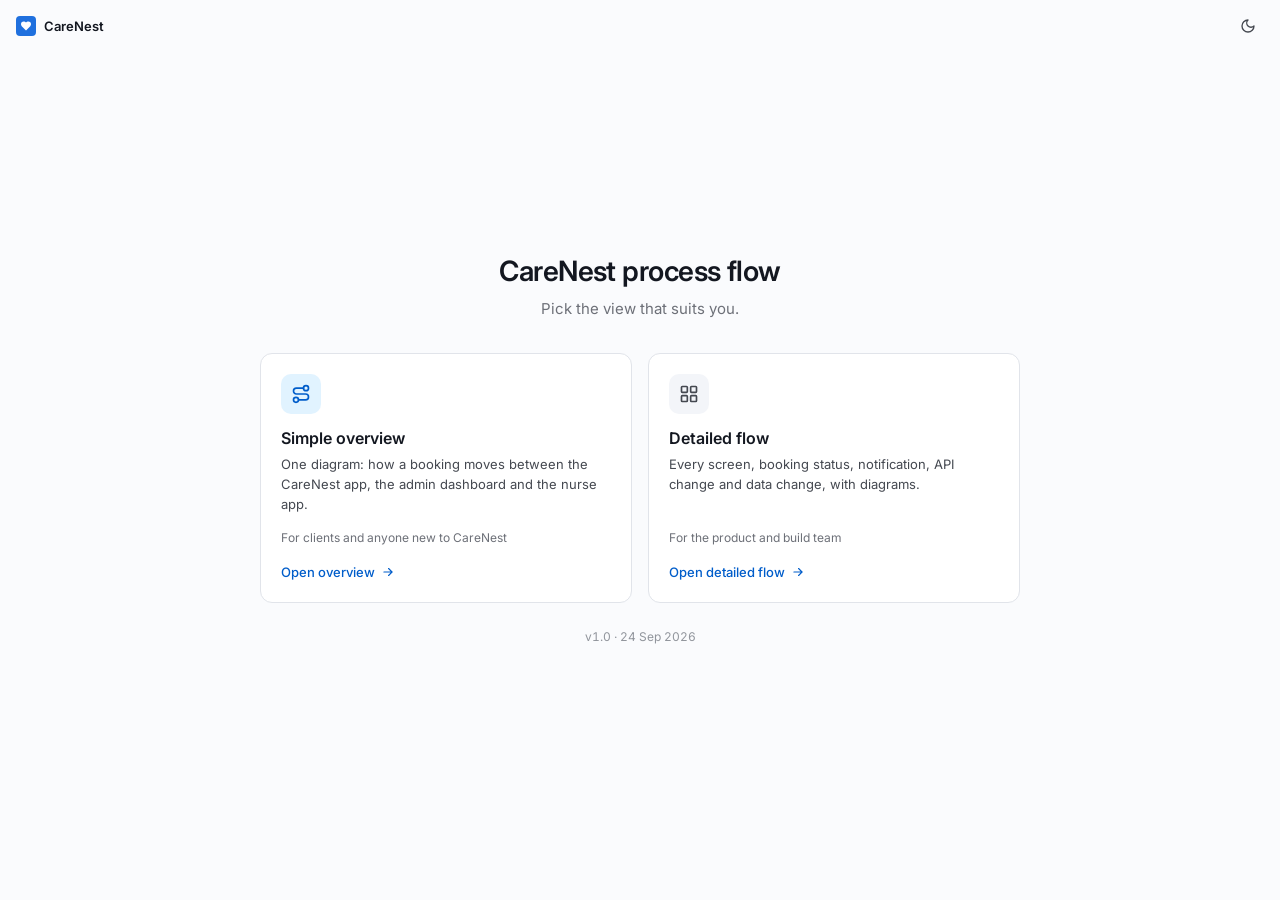
==== commit 249963d2: "Rebuild simple overview as an app-level swimlane diagram" ====
--- a/index.html
+++ b/index.html
@@ -48,7 +48,7 @@
 <a class="choice simple" href="simple.html">
 <span class="ic"><svg width="20" height="20" viewBox="0 0 24 24" fill="none" stroke="currentColor" stroke-width="2" stroke-linecap="round" stroke-linejoin="round"><circle cx="6" cy="19" r="3"/><path d="M9 19h8.5a3.5 3.5 0 0 0 0-7h-11a3.5 3.5 0 0 1 0-7H15"/><circle cx="18" cy="5" r="3"/></svg></span>
 <b>Simple overview</b>
-<p>How a booking works, from sign-up to a finished visit, in six plain steps.</p>
+<p>One diagram: how a booking moves between the CareNest app, the admin dashboard and the nurse app.</p>
 <span class="for">For clients and anyone new to CareNest</span>
 <span class="go">Open overview <svg width="14" height="14" viewBox="0 0 24 24" fill="none" stroke="currentColor" stroke-width="2" stroke-linecap="round"><path d="M5 12h14M13 6l6 6-6 6"/></svg></span>
 </a>
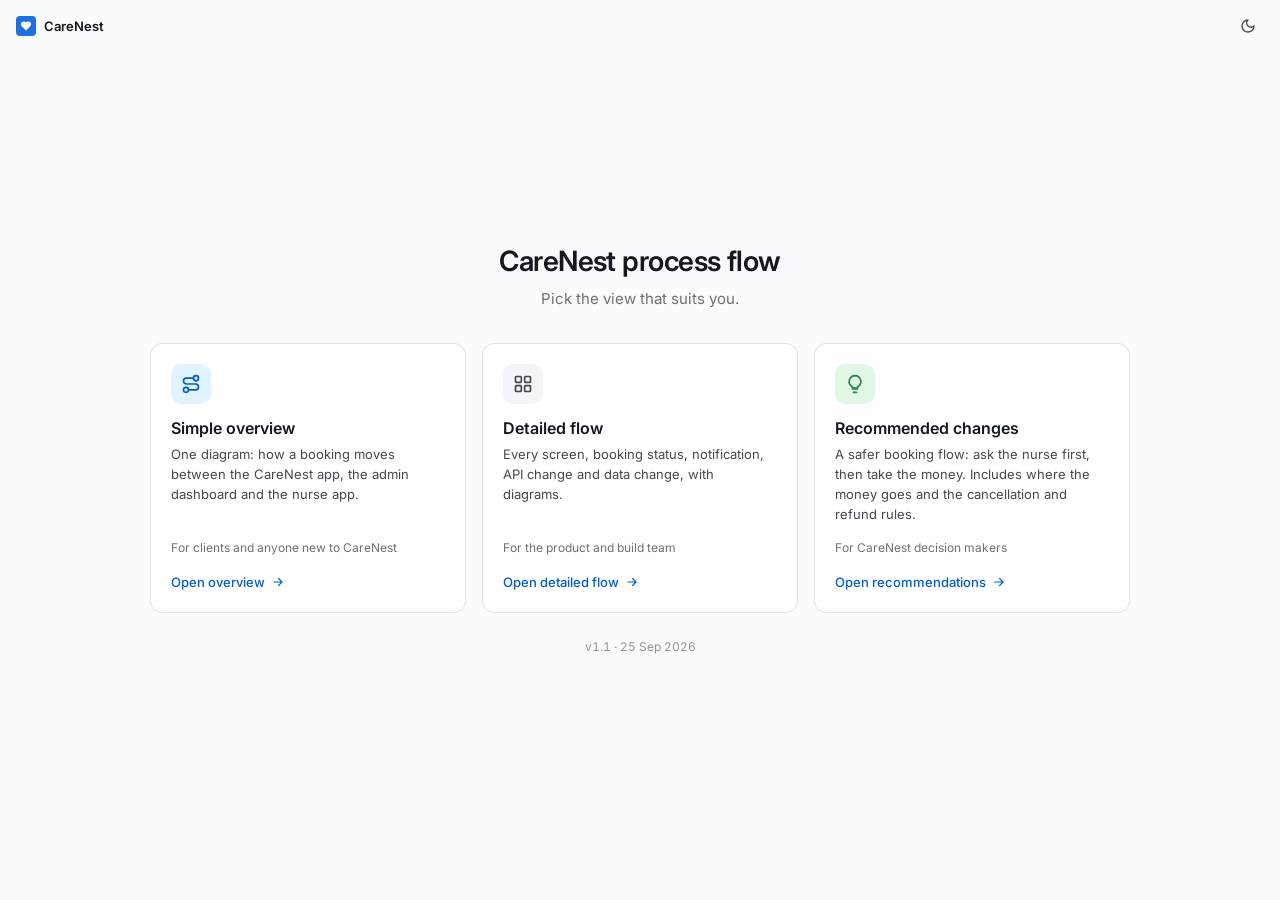
==== commit dd5516e4: "Add recommended changes view New recommended.html: ask-the-nurse-first booking flow, money flow, can" ====
--- a/index.html
+++ b/index.html
@@ -14,17 +14,18 @@
 .topbar{display:flex;align-items:center;gap:8px;height:52px;padding:0 16px}
 .topbar .spacer{flex:1}
 main{flex:1;display:flex;align-items:center;justify-content:center;padding:24px 16px 64px}
-.inner{width:100%;max-width:760px}
+.inner{width:100%;max-width:980px}
 h1{margin:0;font-size:28px;line-height:36px;letter-spacing:-0.02em;font-weight:600;text-align:center}
 .lede{margin:8px 0 32px;font-size:15px;line-height:24px;color:var(--fg-muted);text-align:center}
-.choices{display:grid;grid-template-columns:1fr 1fr;gap:16px}
-@media(max-width:640px){.choices{grid-template-columns:1fr}}
+.choices{display:grid;grid-template-columns:repeat(3,1fr);gap:16px}
+@media(max-width:860px){.choices{grid-template-columns:1fr}}
 .choice{display:flex;flex-direction:column;border:1px solid var(--border);border-radius:12px;background:var(--surface);padding:20px;color:inherit;text-decoration:none;transition:border-color 150ms var(--ease-out),box-shadow 150ms var(--ease-out),transform 150ms var(--ease-out)}
 .choice:hover{border-color:var(--accent);box-shadow:var(--shadow-popover);transform:translateY(-2px)}
 .choice:focus-visible{box-shadow:0 0 0 2px var(--ring)}
 .choice .ic{width:40px;height:40px;border-radius:10px;display:flex;align-items:center;justify-content:center;margin-bottom:14px}
 .choice.simple .ic{background:var(--accent-soft);color:var(--accent-text)}
 .choice.detailed .ic{background:var(--surface-sunken);color:var(--fg-secondary)}
+.choice.recommended .ic{background:var(--success-soft);color:var(--success)}
 .choice b{font-size:16px;font-weight:600}
 .choice p{margin:6px 0 0;font-size:13px;line-height:20px;color:var(--fg-secondary);flex:1}
 .choice .for{margin-top:14px;font-size:12px;color:var(--fg-muted)}
@@ -59,8 +60,15 @@
 <span class="for">For the product and build team</span>
 <span class="go">Open detailed flow <svg width="14" height="14" viewBox="0 0 24 24" fill="none" stroke="currentColor" stroke-width="2" stroke-linecap="round"><path d="M5 12h14M13 6l6 6-6 6"/></svg></span>
 </a>
+<a class="choice recommended" href="recommended.html">
+<span class="ic"><svg width="20" height="20" viewBox="0 0 24 24" fill="none" stroke="currentColor" stroke-width="2" stroke-linecap="round" stroke-linejoin="round"><path d="M9 18h6M10 22h4"/><path d="M12 2a7 7 0 0 0-4 12.7c.6.5 1 1.3 1 2.3h6c0-1 .4-1.8 1-2.3A7 7 0 0 0 12 2Z"/></svg></span>
+<b>Recommended changes</b>
+<p>A safer booking flow: ask the nurse first, then take the money. Includes where the money goes and the cancellation and refund rules.</p>
+<span class="for">For CareNest decision makers</span>
+<span class="go">Open recommendations <svg width="14" height="14" viewBox="0 0 24 24" fill="none" stroke="currentColor" stroke-width="2" stroke-linecap="round"><path d="M5 12h14M13 6l6 6-6 6"/></svg></span>
+</a>
 </div>
-<p class="ver">v1.0 · 24 Sep 2026</p>
+<p class="ver">v1.1 · 25 Sep 2026</p>
 </div>
 </main>
 </body>
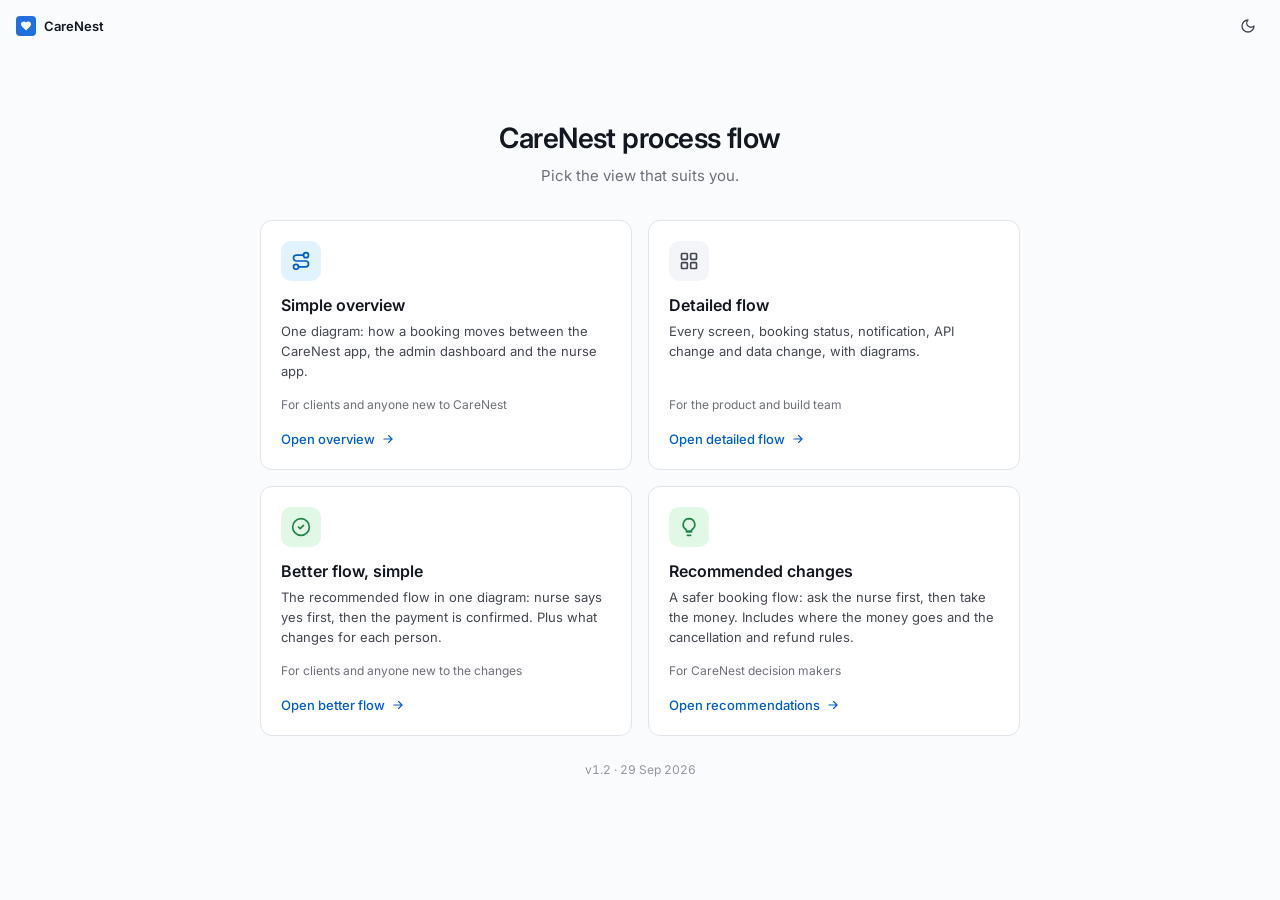
==== commit 3031ea1a: "Add simple view of the recommended flow One swimlane diagram of the ask-nurse-first flow, four key c" ====
--- a/index.html
+++ b/index.html
@@ -14,18 +14,18 @@
 .topbar{display:flex;align-items:center;gap:8px;height:52px;padding:0 16px}
 .topbar .spacer{flex:1}
 main{flex:1;display:flex;align-items:center;justify-content:center;padding:24px 16px 64px}
-.inner{width:100%;max-width:980px}
+.inner{width:100%;max-width:760px}
 h1{margin:0;font-size:28px;line-height:36px;letter-spacing:-0.02em;font-weight:600;text-align:center}
 .lede{margin:8px 0 32px;font-size:15px;line-height:24px;color:var(--fg-muted);text-align:center}
-.choices{display:grid;grid-template-columns:repeat(3,1fr);gap:16px}
-@media(max-width:860px){.choices{grid-template-columns:1fr}}
+.choices{display:grid;grid-template-columns:repeat(2,1fr);gap:16px}
+@media(max-width:640px){.choices{grid-template-columns:1fr}}
 .choice{display:flex;flex-direction:column;border:1px solid var(--border);border-radius:12px;background:var(--surface);padding:20px;color:inherit;text-decoration:none;transition:border-color 150ms var(--ease-out),box-shadow 150ms var(--ease-out),transform 150ms var(--ease-out)}
 .choice:hover{border-color:var(--accent);box-shadow:var(--shadow-popover);transform:translateY(-2px)}
 .choice:focus-visible{box-shadow:0 0 0 2px var(--ring)}
 .choice .ic{width:40px;height:40px;border-radius:10px;display:flex;align-items:center;justify-content:center;margin-bottom:14px}
 .choice.simple .ic{background:var(--accent-soft);color:var(--accent-text)}
 .choice.detailed .ic{background:var(--surface-sunken);color:var(--fg-secondary)}
-.choice.recommended .ic{background:var(--success-soft);color:var(--success)}
+.choice.recommended .ic,.choice.recsimple .ic{background:var(--success-soft);color:var(--success)}
 .choice b{font-size:16px;font-weight:600}
 .choice p{margin:6px 0 0;font-size:13px;line-height:20px;color:var(--fg-secondary);flex:1}
 .choice .for{margin-top:14px;font-size:12px;color:var(--fg-muted)}
@@ -60,6 +60,13 @@
 <span class="for">For the product and build team</span>
 <span class="go">Open detailed flow <svg width="14" height="14" viewBox="0 0 24 24" fill="none" stroke="currentColor" stroke-width="2" stroke-linecap="round"><path d="M5 12h14M13 6l6 6-6 6"/></svg></span>
 </a>
+<a class="choice recsimple" href="recommended-simple.html">
+<span class="ic"><svg width="20" height="20" viewBox="0 0 24 24" fill="none" stroke="currentColor" stroke-width="2" stroke-linecap="round" stroke-linejoin="round"><circle cx="12" cy="12" r="10"/><path d="m9 12 2 2 4-4"/></svg></span>
+<b>Better flow, simple</b>
+<p>The recommended flow in one diagram: nurse says yes first, then the payment is confirmed. Plus what changes for each person.</p>
+<span class="for">For clients and anyone new to the changes</span>
+<span class="go">Open better flow <svg width="14" height="14" viewBox="0 0 24 24" fill="none" stroke="currentColor" stroke-width="2" stroke-linecap="round"><path d="M5 12h14M13 6l6 6-6 6"/></svg></span>
+</a>
 <a class="choice recommended" href="recommended.html">
 <span class="ic"><svg width="20" height="20" viewBox="0 0 24 24" fill="none" stroke="currentColor" stroke-width="2" stroke-linecap="round" stroke-linejoin="round"><path d="M9 18h6M10 22h4"/><path d="M12 2a7 7 0 0 0-4 12.7c.6.5 1 1.3 1 2.3h6c0-1 .4-1.8 1-2.3A7 7 0 0 0 12 2Z"/></svg></span>
 <b>Recommended changes</b>
@@ -68,7 +75,7 @@
 <span class="go">Open recommendations <svg width="14" height="14" viewBox="0 0 24 24" fill="none" stroke="currentColor" stroke-width="2" stroke-linecap="round"><path d="M5 12h14M13 6l6 6-6 6"/></svg></span>
 </a>
 </div>
-<p class="ver">v1.1 · 25 Sep 2026</p>
+<p class="ver">v1.2 · 29 Sep 2026</p>
 </div>
 </main>
 </body>
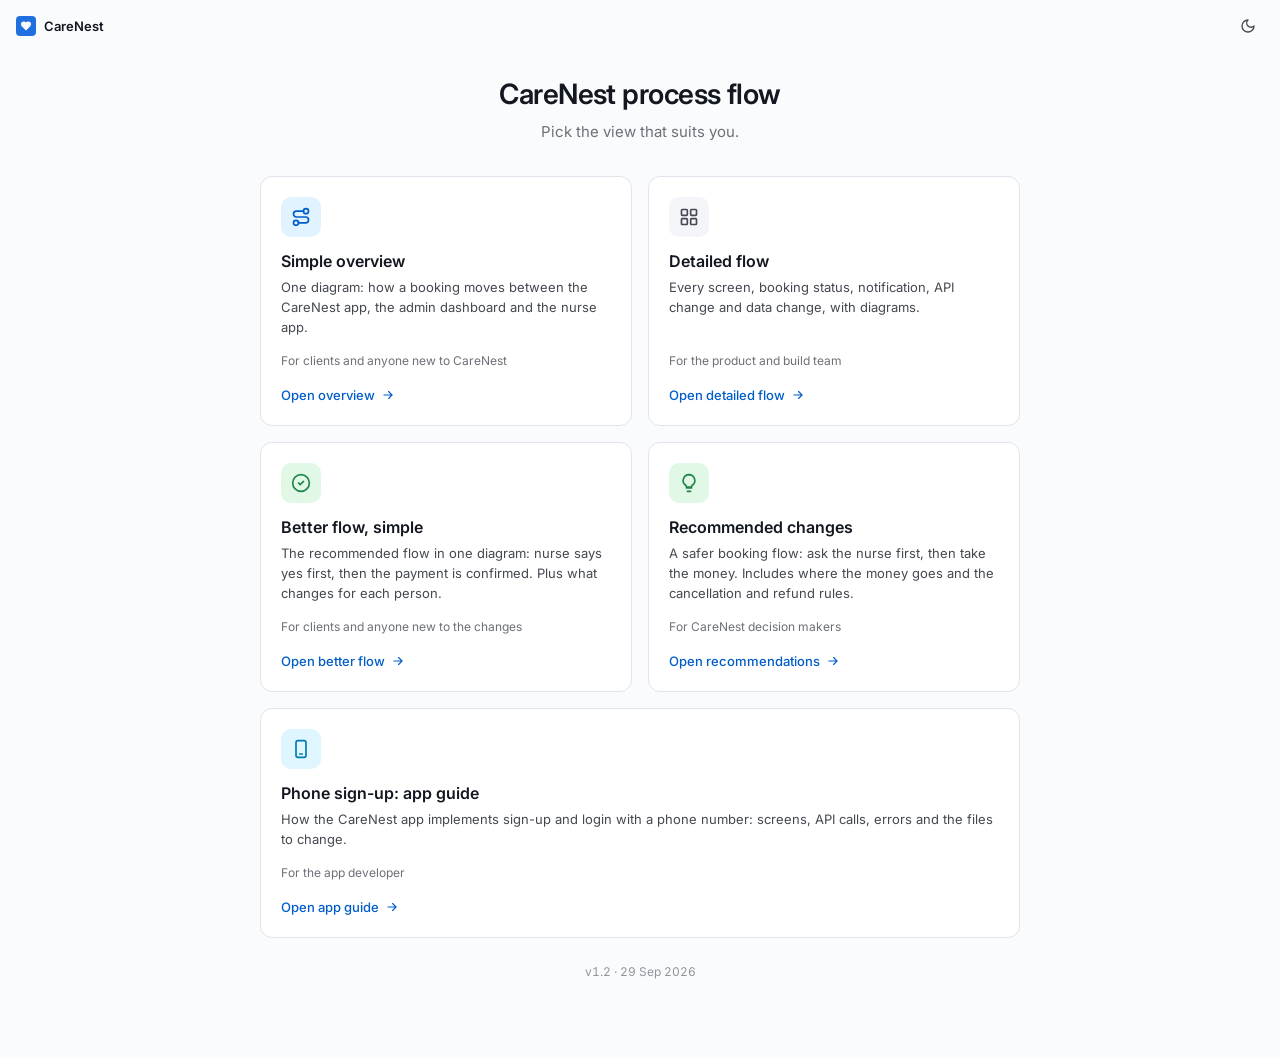
==== commit 0d50559f: "Add phone sign-up app implementation guide" ====
--- a/index.html
+++ b/index.html
@@ -26,6 +26,8 @@
 .choice.simple .ic{background:var(--accent-soft);color:var(--accent-text)}
 .choice.detailed .ic{background:var(--surface-sunken);color:var(--fg-secondary)}
 .choice.recommended .ic,.choice.recsimple .ic{background:var(--success-soft);color:var(--success)}
+.choice.guide{grid-column:1/-1}
+.choice.guide .ic{background:var(--info-soft);color:var(--info)}
 .choice b{font-size:16px;font-weight:600}
 .choice p{margin:6px 0 0;font-size:13px;line-height:20px;color:var(--fg-secondary);flex:1}
 .choice .for{margin-top:14px;font-size:12px;color:var(--fg-muted)}
@@ -74,6 +76,13 @@
 <span class="for">For CareNest decision makers</span>
 <span class="go">Open recommendations <svg width="14" height="14" viewBox="0 0 24 24" fill="none" stroke="currentColor" stroke-width="2" stroke-linecap="round"><path d="M5 12h14M13 6l6 6-6 6"/></svg></span>
 </a>
+<a class="choice guide" href="phone-signup-app-guide.html">
+<span class="ic"><svg width="20" height="20" viewBox="0 0 24 24" fill="none" stroke="currentColor" stroke-width="2" stroke-linecap="round" stroke-linejoin="round"><rect x="6" y="2" width="12" height="20" rx="2.5"/><path d="M10.5 18h3"/></svg></span>
+<b>Phone sign-up: app guide</b>
+<p>How the CareNest app implements sign-up and login with a phone number: screens, API calls, errors and the files to change.</p>
+<span class="for">For the app developer</span>
+<span class="go">Open app guide <svg width="14" height="14" viewBox="0 0 24 24" fill="none" stroke="currentColor" stroke-width="2" stroke-linecap="round"><path d="M5 12h14M13 6l6 6-6 6"/></svg></span>
+</a>
 </div>
 <p class="ver">v1.2 · 29 Sep 2026</p>
 </div>
